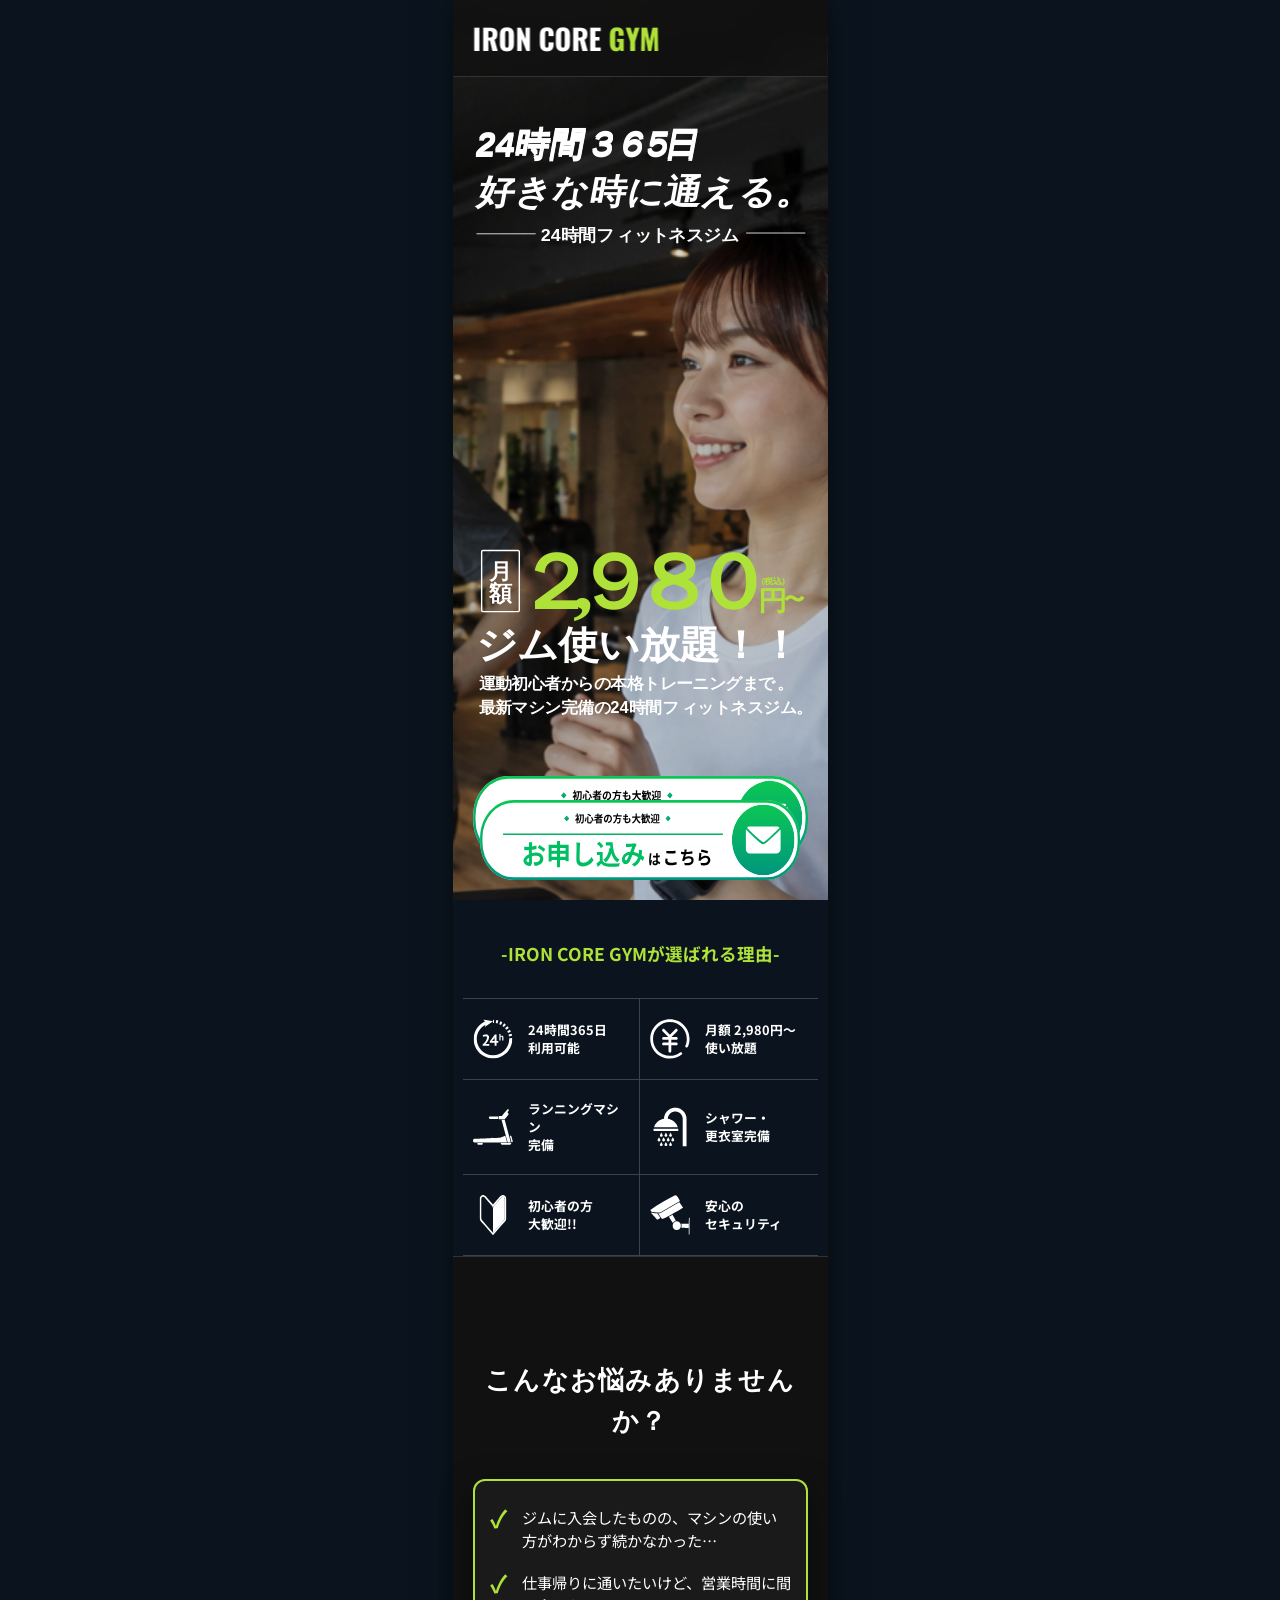
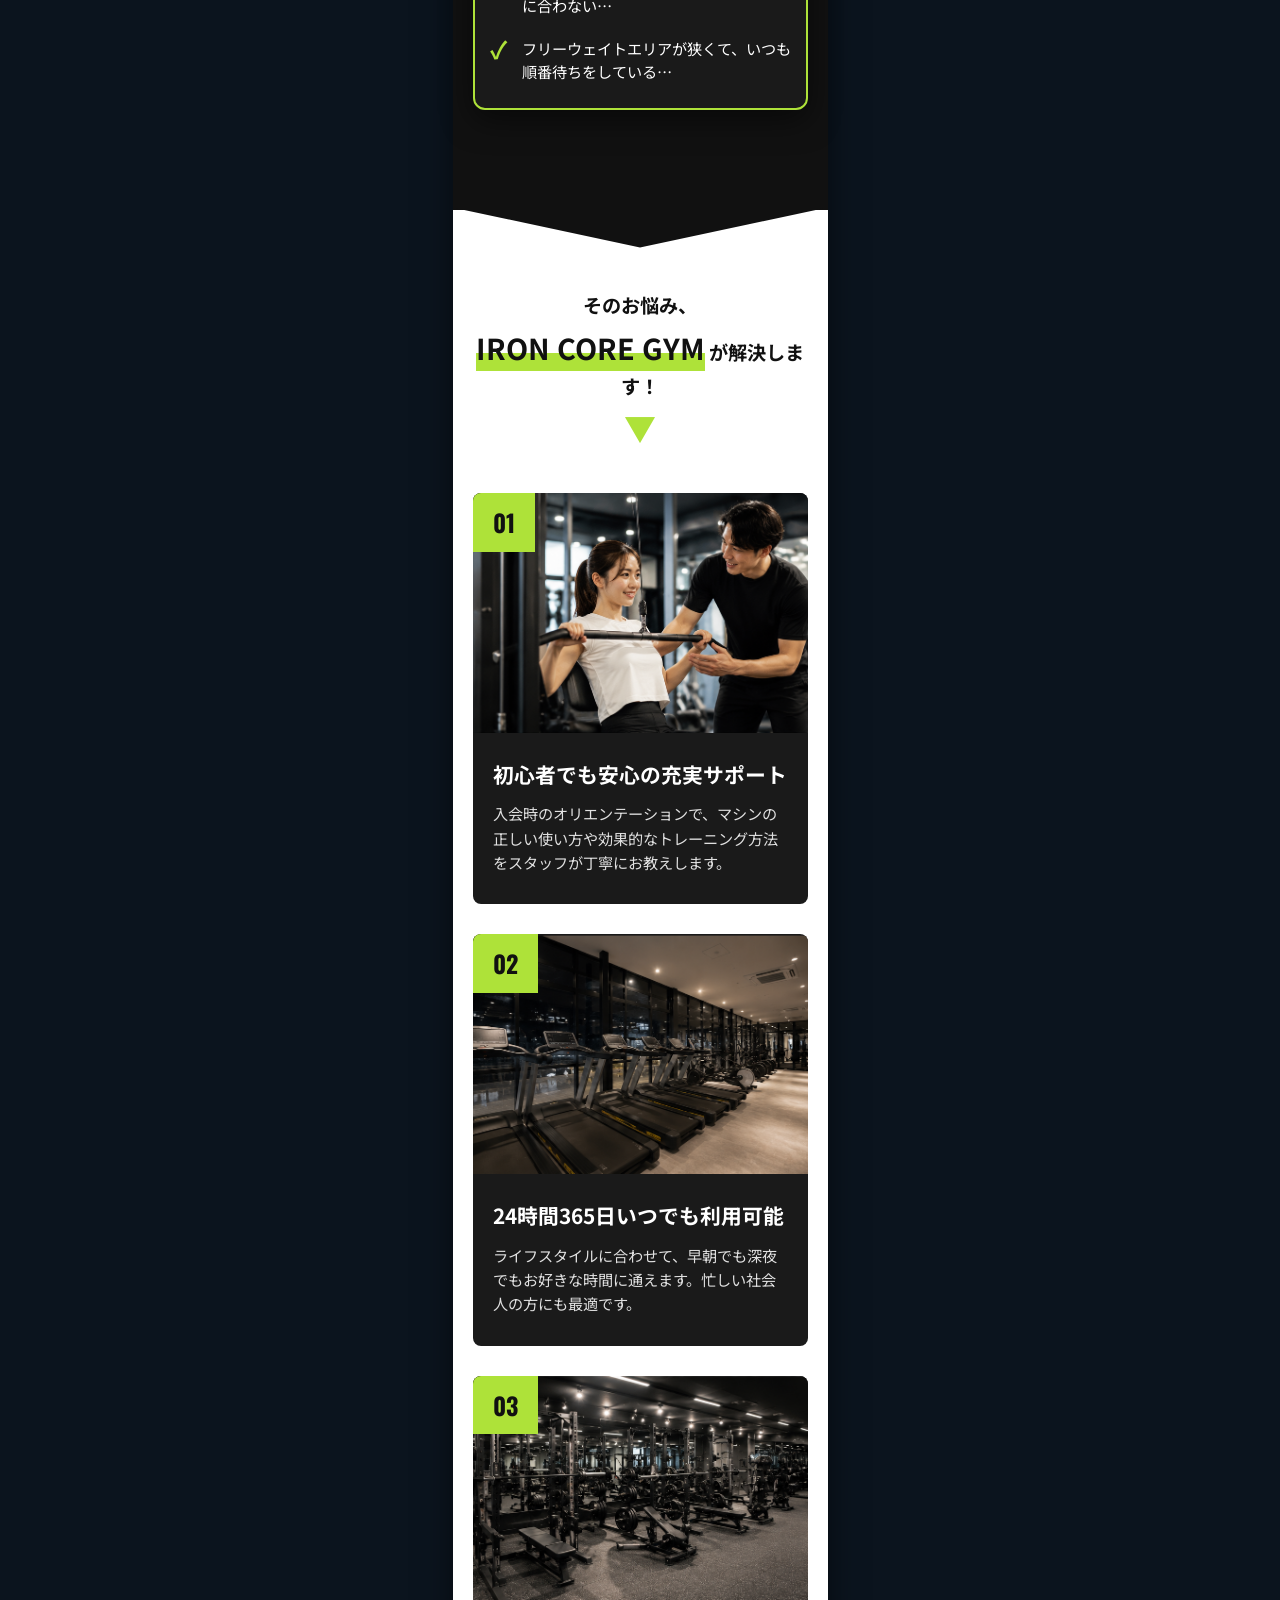
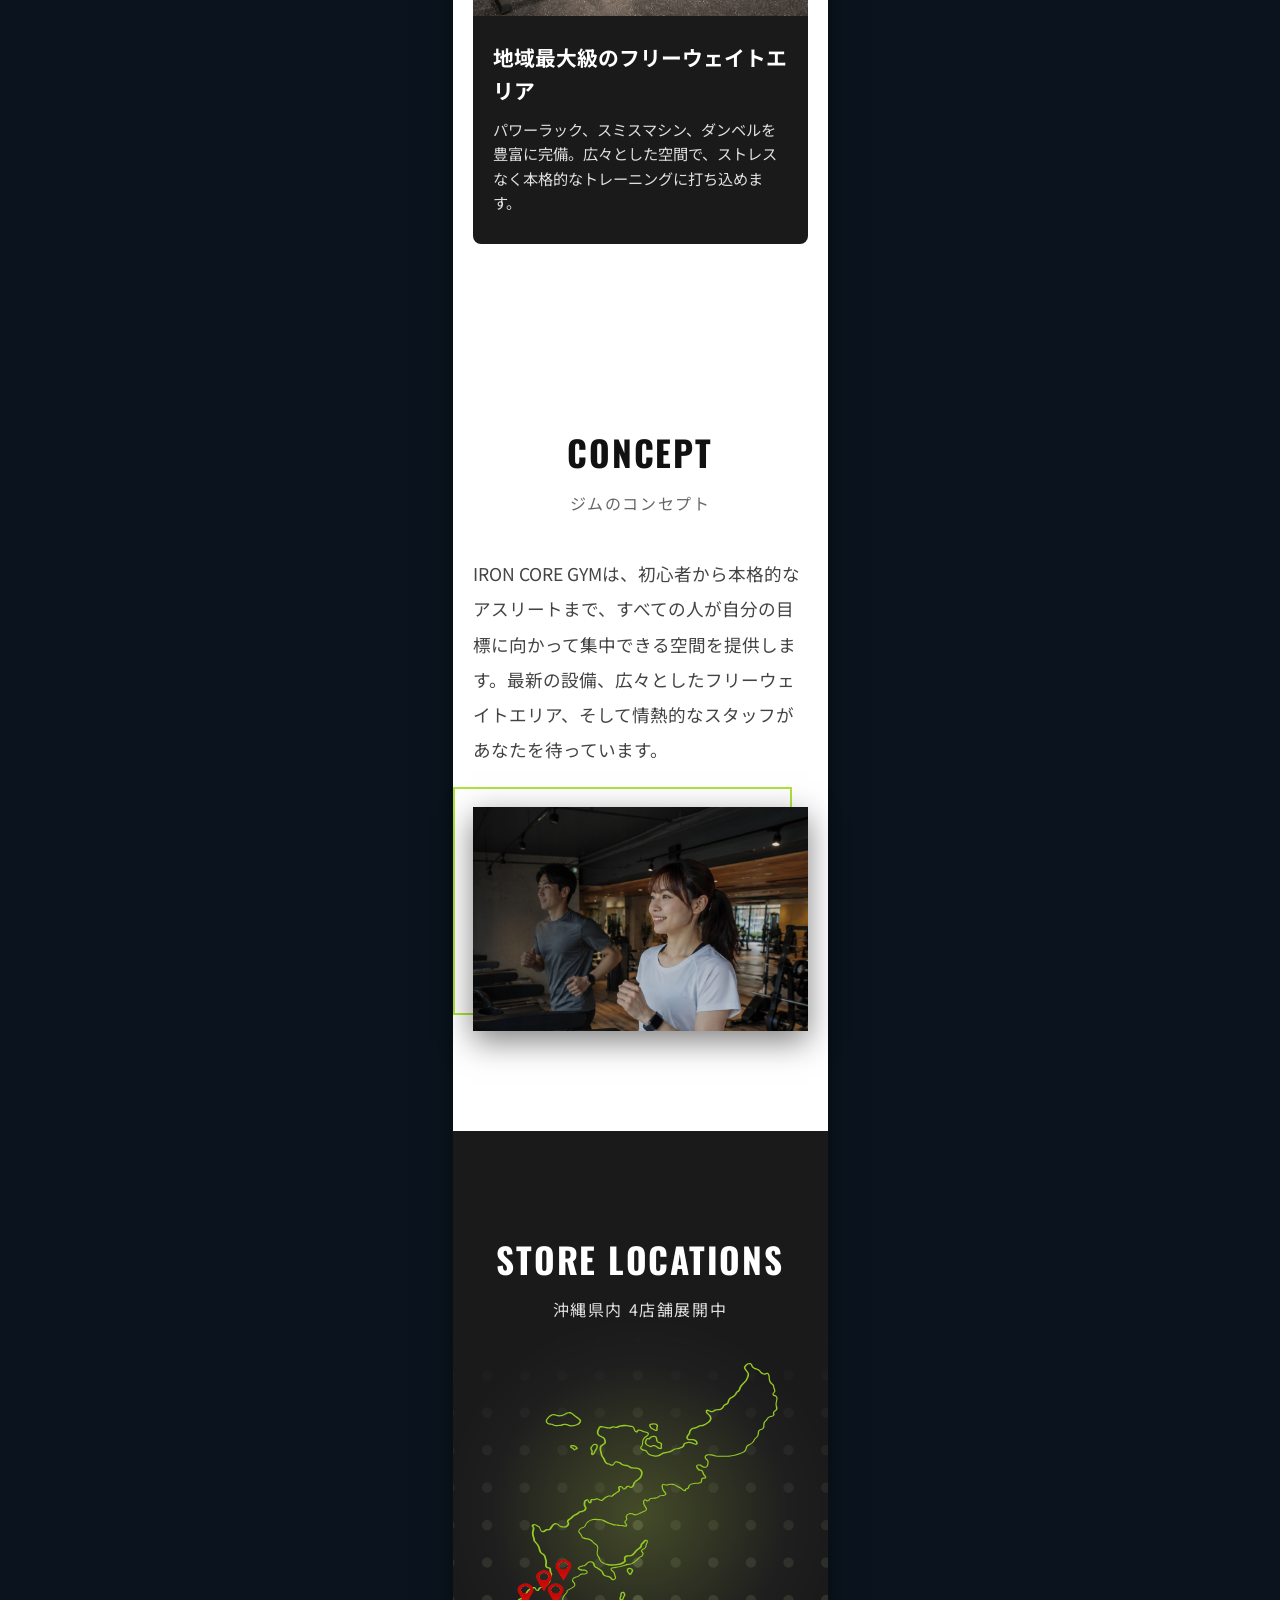
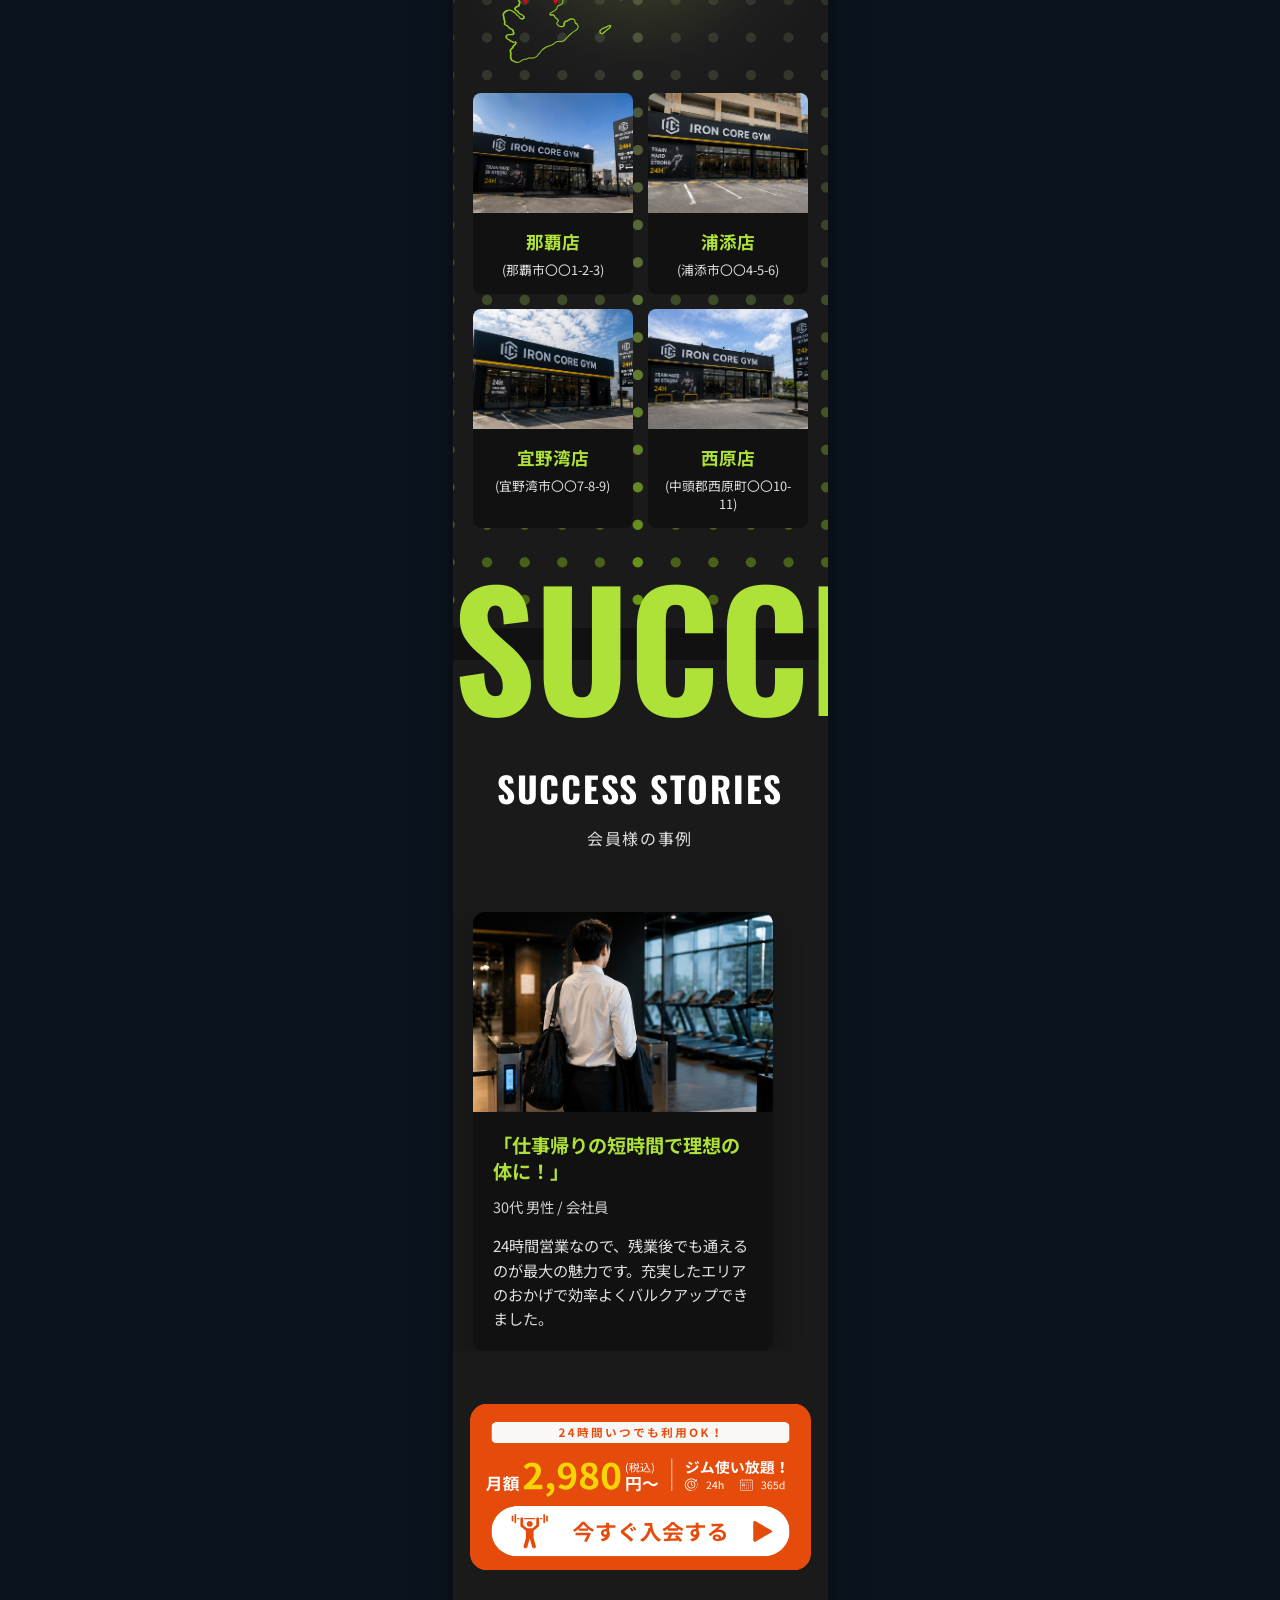
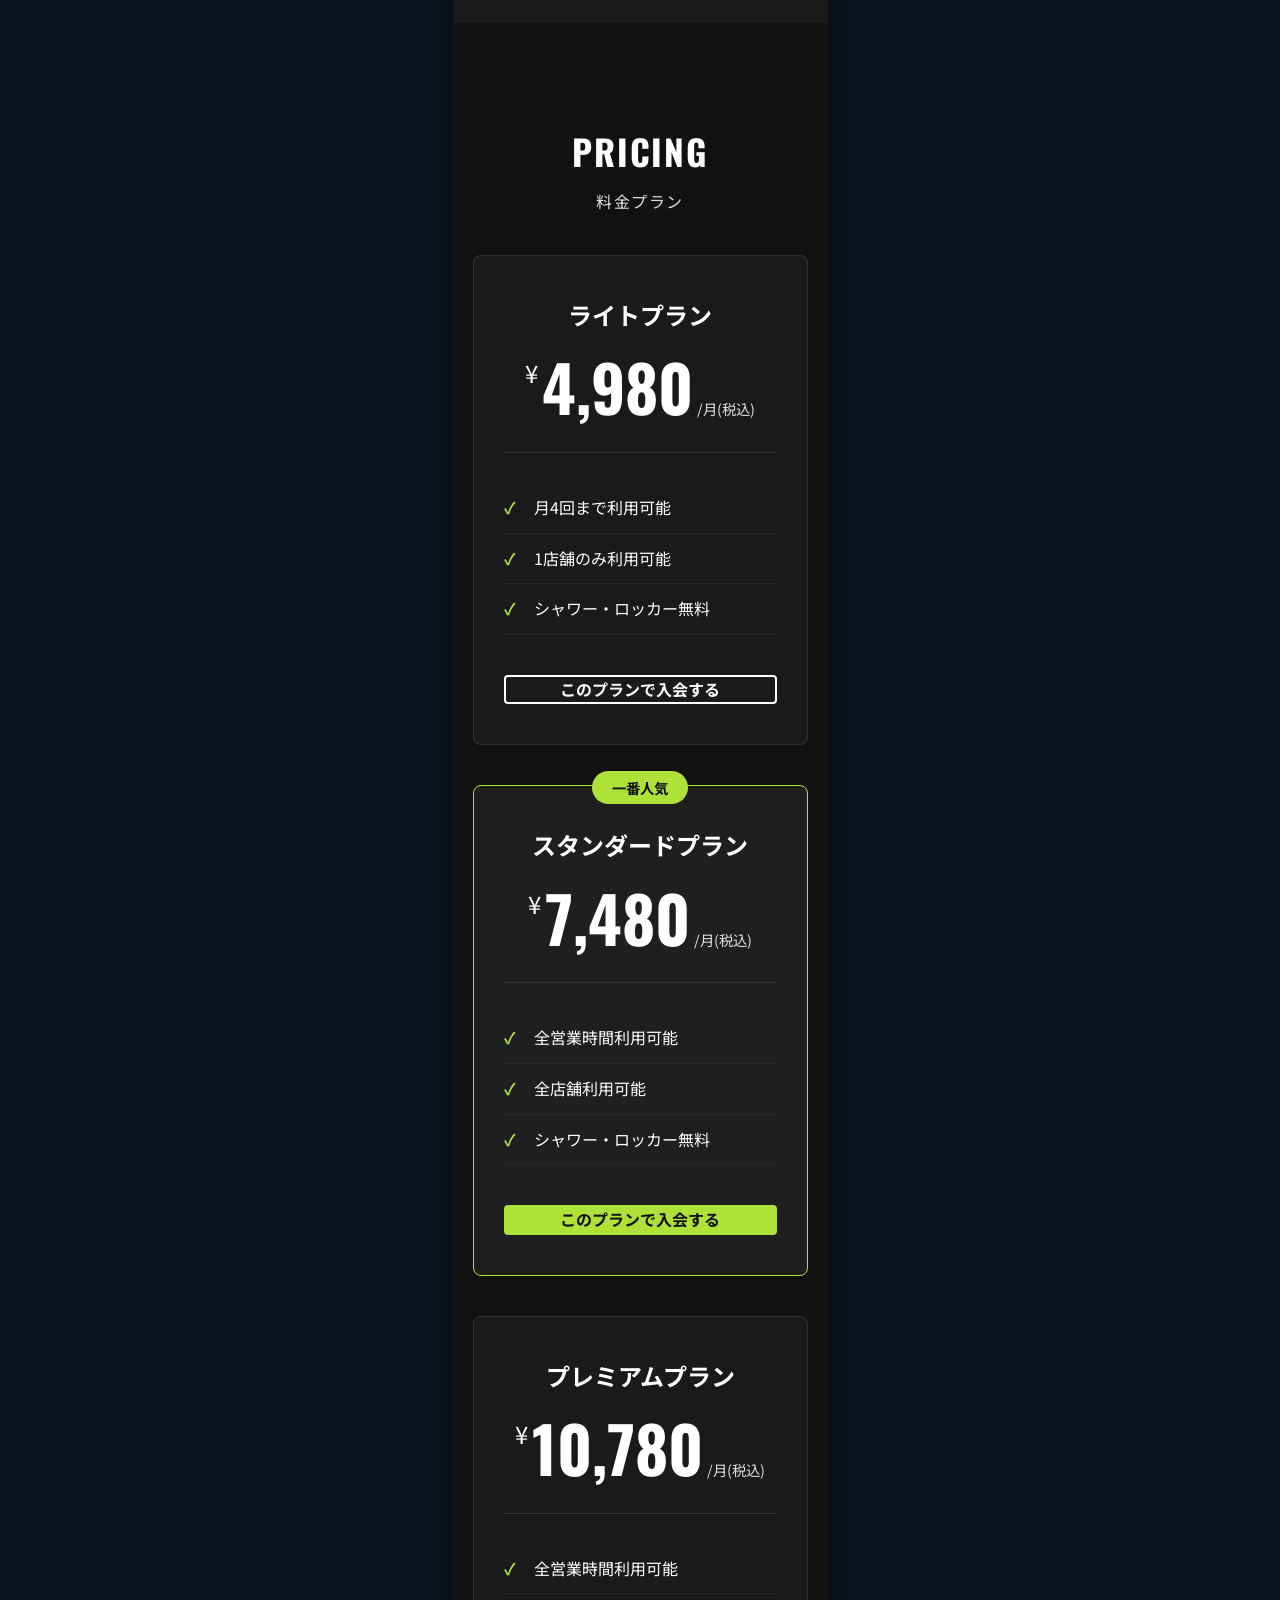
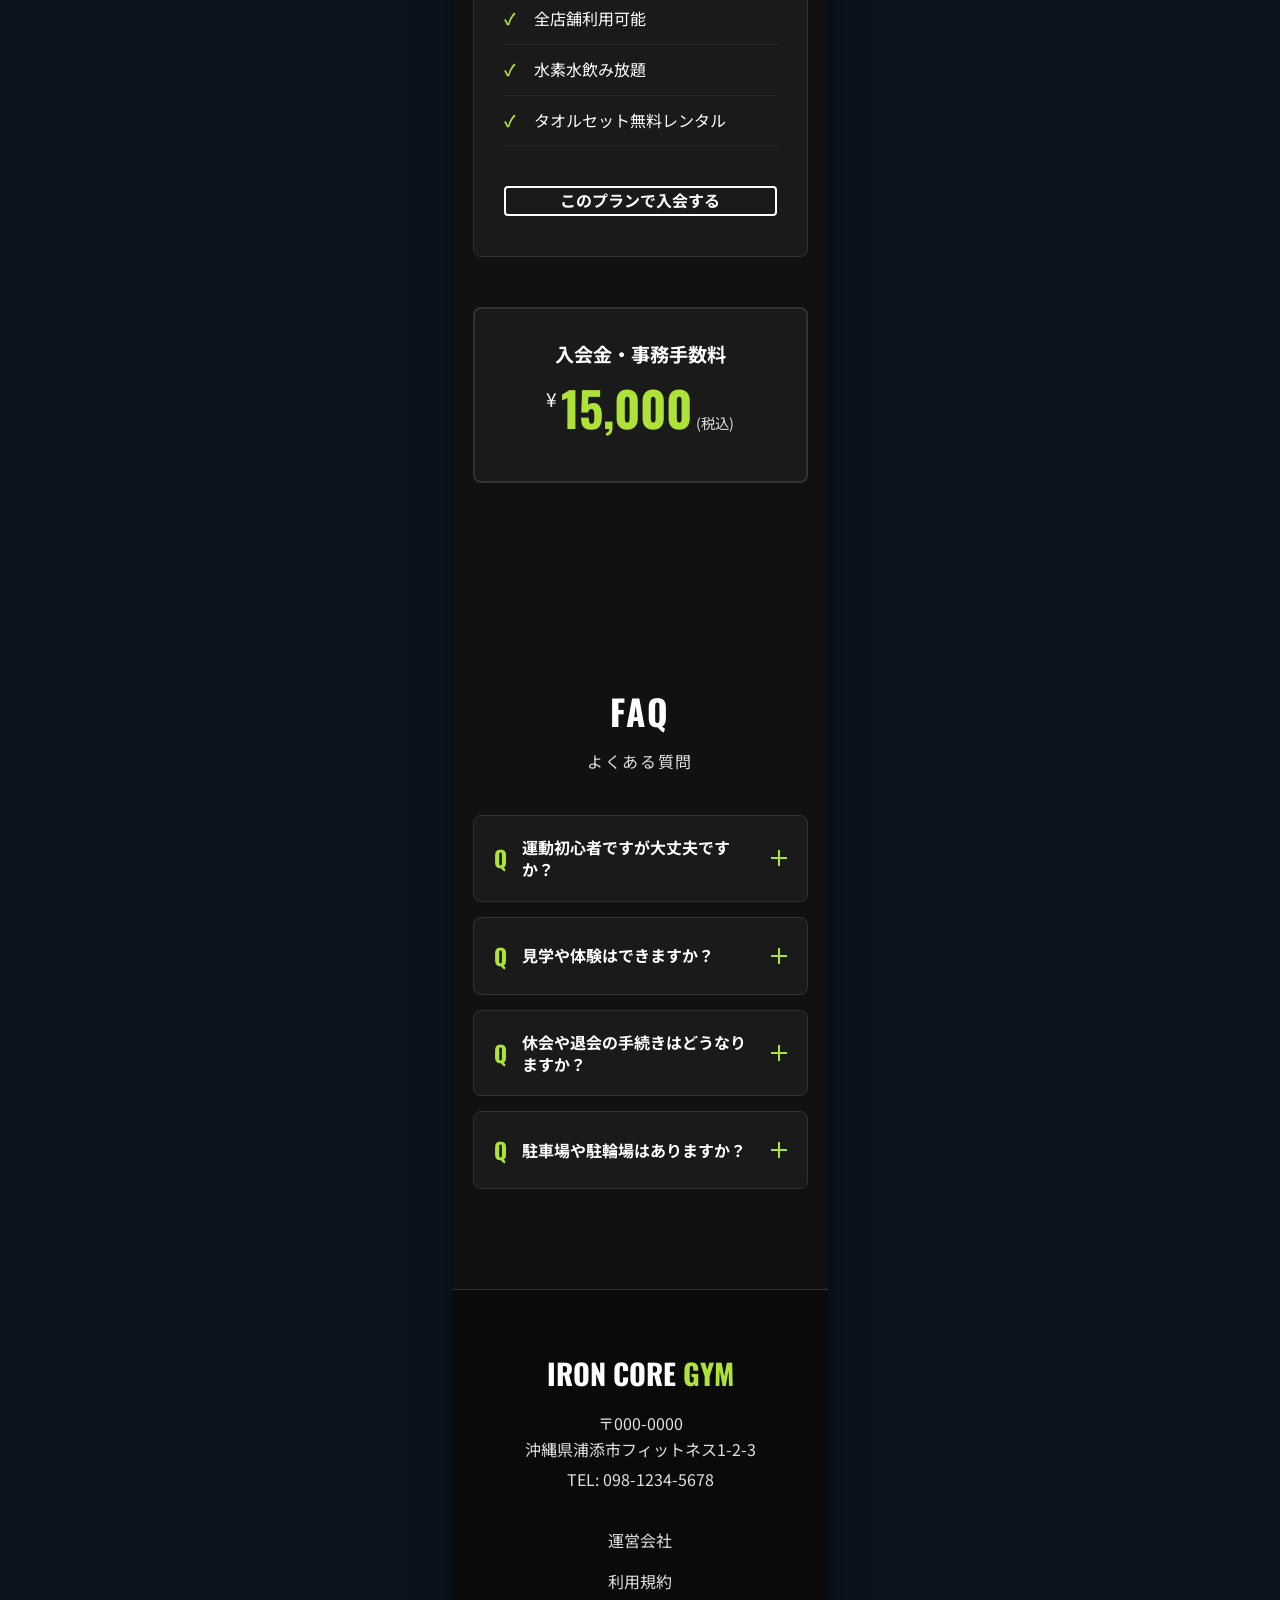
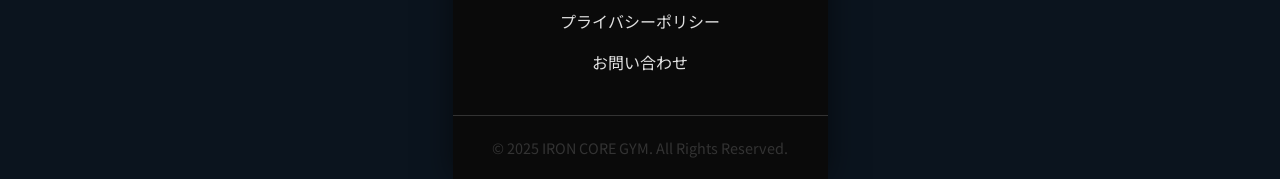
==== index.html @ ea50b403 "Update index.html" ====
<!DOCTYPE html>
<html lang="ja">
<head>
    <meta charset="UTF-8">
    <meta name="viewport" content="width=device-width, initial-scale=1.0">
    <title>IRON CORE GYM | 沖縄県にあるトレーニングジム。理想のカラダを手に入れる本格ジム</title>
    <link rel="stylesheet" href="style.css">
    <link rel="stylesheet" href="header.css">
    <link rel="stylesheet" href="footer.css">
    <link href="https://fonts.googleapis.com/css2?family=Oswald:wght@500;700&family=Noto+Sans+JP:wght@400;700;900&display=swap" rel="stylesheet">
</head>
<body>
    <div id="header-placeholder"></div>

    <main class="main">
        <!-- Hero Section -->
        <section class="hero">
            <div class="hero__bg">
                <img src="images/gym-fv.svg" alt="Iron Core Gym">
            </div>
            <img src="images/fv-br-right.svg" alt="" class="hero__image-top-right">
            <div class="hero__content">
                <div class="hero__main-col">
                    <div class="hero__image-left-group">
                        <img src="images/fv-left-br-01.svg" alt="FV Message 1" class="hero__image-left">
                        <img src="images/fv-left-br-02.svg" alt="FV Message 2" class="hero__image-left">
                    </div>
                    <div class="hero__buttons">
                        <a href="#join" class="hero__btn-image">
                            <img src="images/cta-join.svg" alt="入会する">
                        </a>
                    </div>
                </div>
            </div>
        </section>

        <!-- Benefits Bar Section -->
        <section class="benefits-bar">
            <div class="benefits-bar__inner">
                <h2 class="benefits-bar__title">-IRON CORE GYMが選ばれる理由-</h2>
                <ul class="benefits-bar__list">
                    <li class="benefits-bar__item">
                        <img src="images/benefit-icon01.svg" alt="24時間" class="benefits-bar__icon">
                        <span class="benefits-bar__text">24時間365日<br>利用可能</span>
                    </li>
                    <li class="benefits-bar__item">
                        <img src="images/benefit-icon02.svg" alt="月額" class="benefits-bar__icon">
                        <span class="benefits-bar__text">月額 2,980円〜<br>使い放題</span>
                    </li>
                    <li class="benefits-bar__item">
                        <img src="images/benefit-icon03.svg" alt="ランニングマシン" class="benefits-bar__icon">
                        <span class="benefits-bar__text">ランニングマシン<br>完備</span>
                    </li>
                    <li class="benefits-bar__item">
                        <img src="images/benefit-icon04.svg" alt="シャワー" class="benefits-bar__icon">
                        <span class="benefits-bar__text">シャワー・<br>更衣室完備</span>
                    </li>
                    <li class="benefits-bar__item">
                        <img src="images/benefit-icon05.svg" alt="初心者" class="benefits-bar__icon">
                        <span class="benefits-bar__text">初心者の方<br>大歓迎!!</span>
                    </li>
                    <li class="benefits-bar__item">
                        <img src="images/benefit-icon06.svg" alt="セキュリティ" class="benefits-bar__icon">
                        <span class="benefits-bar__text">安心の<br>セキュリティ</span>
                    </li>
                </ul>
            </div>
        </section>



        <!-- Troubles Section -->
        <section id="troubles" class="troubles section">
            <div class="section__inner">
                <h2 class="section__title">こんなお悩みありませんか？</h2>
                <div class="troubles__content">
                    <ul class="troubles__list">
                        <li class="troubles__item">
                            <span class="troubles__check">✓</span>
                            ジムに入会したものの、マシンの使い方がわからず続かなかった…
                        </li>
                        <li class="troubles__item">
                            <span class="troubles__check">✓</span>
                            仕事帰りに通いたいけど、営業時間に間に合わない…
                        </li>
                        <li class="troubles__item">
                            <span class="troubles__check">✓</span>
                            フリーウェイトエリアが狭くて、いつも順番待ちをしている…
                        </li>
                    </ul>
                </div>
            </div>
        </section>

        <!-- Solutions Section -->
        <section id="solutions" class="solutions section">
            <div class="section__inner">
                <div class="solutions__header">
                    <h2 class="solutions__title">そのお悩み、<br><strong>IRON CORE GYM</strong> が解決します！</h2>
                    <div class="solutions__arrow-icon">▼</div>

                </div>
                <div class="solutions__list">
                    <div class="feature-card">
                        <div class="feature-card__image-wrapper">
                            <img src="images/feature01.svg" alt="Support" class="feature-card__image">
                            <div class="feature-card__number">01</div>
                        </div>
                        <h3 class="feature-card__title">初心者でも安心の充実サポート</h3>
                        <p class="feature-card__text">入会時のオリエンテーションで、マシンの正しい使い方や効果的なトレーニング方法をスタッフが丁寧にお教えします。</p>
                    </div>
                    <div class="feature-card">
                        <div class="feature-card__image-wrapper">
                            <img src="images/feature02.svg" alt="24/7 Access" class="feature-card__image">
                            <div class="feature-card__number">02</div>
                        </div>
                        <h3 class="feature-card__title">24時間365日いつでも利用可能</h3>
                        <p class="feature-card__text">ライフスタイルに合わせて、早朝でも深夜でもお好きな時間に通えます。忙しい社会人の方にも最適です。</p>
                    </div>
                    <div class="feature-card">
                        <div class="feature-card__image-wrapper">
                            <img src="images/feature03.svg" alt="Spacious Area" class="feature-card__image">
                            <div class="feature-card__number">03</div>
                        </div>
                        <h3 class="feature-card__title">地域最大級のフリーウェイトエリア</h3>
                        <p class="feature-card__text">パワーラック、スミスマシン、ダンベルを豊富に完備。広々とした空間で、ストレスなく本格的なトレーニングに打ち込めます。</p>
                    </div>
                </div>
            </div>
        </section>

        <!-- Concept Section -->
        <section id="concept" class="concept section">
            <div class="section__inner">
                <div class="concept__content">
                    <h2 class="section__title">CONCEPT<span class="section__title-ja">ジムのコンセプト</span></h2>
                    <p class="concept__text">
                        IRON CORE GYMは、初心者から本格的なアスリートまで、すべての人が自分の目標に向かって集中できる空間を提供します。最新の設備、広々としたフリーウェイトエリア、そして情熱的なスタッフがあなたを待っています。
                    </p>
                </div>
                <div class="concept__image">
                    <img src="images/gym-fv.svg" alt="Gym Workout">
                </div>
            </div>
        </section>

        <!-- Locations Section -->
        <section id="locations" class="locations section">
            <div class="section__inner">
                <h2 class="section__title">STORE LOCATIONS<span class="section__title-ja">沖縄県内 4店舗展開中</span></h2>
                <div class="locations__container">
                    <div class="locations__list">
                        <div class="location-card">
                            <div class="location-card__image">
                                <img src="images/naha-store.svg" alt="Naha Store">
                            </div>
                            <div class="location-card__content">
                                <h3 class="location-card__title">那覇店</h3>
                                <p class="location-card__text">(那覇市〇〇1-2-3)</p>
                            </div>
                        </div>
                        <div class="location-card">
                            <div class="location-card__image">
                                <img src="images/urasoe-store.svg" alt="Urasoe Store">
                            </div>
                            <div class="location-card__content">
                                <h3 class="location-card__title">浦添店</h3>
                                <p class="location-card__text">(浦添市〇〇4-5-6)</p>
                            </div>
                        </div>
                        <div class="location-card">
                            <div class="location-card__image">
                                <img src="images/ginowan-store.svg" alt="Ginowan Store">
                            </div>
                            <div class="location-card__content">
                                <h3 class="location-card__title">宜野湾店</h3>
                                <p class="location-card__text">(宜野湾市〇〇7-8-9)</p>
                            </div>
                        </div>
                        <div class="location-card">
                            <div class="location-card__image">
                                <img src="images/nishihara-store.svg" alt="Nishihara Store">
                            </div>
                            <div class="location-card__content">
                                <h3 class="location-card__title">西原店</h3>
                                <p class="location-card__text">(中頭郡西原町〇〇10-11)</p>
                            </div>
                        </div>
                    </div>
                    <div class="locations__map">
                        <img src="images/area.svg" alt="Okinawa Area Map">
                    </div>
                </div>
            </div>
        </section>

        <!-- Marquee Section -->
        <div class="marquee-container">
            <div class="marquee__inner">
                <span class="marquee__text">SUCCESS STORIES SUCCESS STORIES SUCCESS STORIES SUCCESS STORIES SUCCESS STORIES</span>
                <span class="marquee__text">SUCCESS STORIES SUCCESS STORIES SUCCESS STORIES SUCCESS STORIES SUCCESS STORIES</span>
            </div>
        </div>

        <!-- Features Section -->
        <section id="features" class="features section">
            <div class="section__inner">
                <h2 class="section__title">SUCCESS STORIES<span class="section__title-ja">会員様の事例</span></h2>
            </div>
            <div class="cases-slider">
                <div class="cases-slider__track">
                    <!-- Set 1 (8 cards) -->
                    <div class="case-card">
                        <div class="case-card__image"><img src="images/features-card01.svg" alt="30代 男性 / 会社員"></div>
                        <div class="case-card__content">
                            <h3 class="case-card__title">「仕事帰りの短時間で理想の体に！」</h3>
                            <p class="case-card__profile">30代 男性 / 会社員</p>
                            <p class="case-card__text">24時間営業なので、残業後でも通えるのが最大の魅力です。充実したエリアのおかげで効率よくバルクアップできました。</p>
                        </div>
                    </div>
                    <div class="case-card">
                        <div class="case-card__image"><img src="images/features-card02.svg" alt="20代 女性 / 学生"></div>
                        <div class="case-card__content">
                            <h3 class="case-card__title">「初心者でも安心して続けられました」</h3>
                            <p class="case-card__profile">20代 女性 / 学生</p>
                            <p class="case-card__text">マシンの使い方が全くわかりませんでしたが、スタッフの方が親切に教えてくれたので、一人でも楽しくトレーニングしています。</p>
                        </div>
                    </div>
                    <div class="case-card">
                        <div class="case-card__image"><img src="images/features-card03.svg" alt="40代 男性 / 経営者 "></div>
                        <div class="case-card__content">
                            <h3 class="case-card__title">「出社前の朝活トレーニングが日課に」</h3>
                            <p class="case-card__profile">40代 男性 / 経営者</p>
                            <p class="case-card__text">早朝でも開いているので、出社前に汗を流すのがルーティンになりました。仕事のパフォーマンスも格段に上がっています。</p>
                        </div>
                    </div>
                    <div class="case-card">
                        <div class="case-card__image"><img src="images/features-card04.svg" alt="50代 女性 / 主婦"></div>
                        <div class="case-card__content">
                            <h3 class="case-card__title">「自分のペースで無理なく運動不足解消」</h3>
                            <p class="case-card__profile">50代 女性 / 主婦</p>
                            <p class="case-card__text">昼間の空いている時間に利用しています。清潔感があり広々とした空間なので、自分のペースで快適に運動できています。</p>
                        </div>
                    </div>
                    <div class="case-card">
                        <div class="case-card__image"><img src="images/features-card01.svg" alt="20代 男性 / エンジニア"></div>
                        <div class="case-card__content">
                            <h3 class="case-card__title">「待ち時間ゼロでストレスフリー！」</h3>
                            <p class="case-card__profile">20代 男性 / エンジニア</p>
                            <p class="case-card__text">以前通っていたジムは常にマシンの順番待ちでしたが、ここは設備が豊富なので待ち時間がなく、最高の環境です。</p>
                        </div>
                    </div>
                    <div class="case-card">
                        <div class="case-card__image"><img src="images/features-card01.svg" alt="30代 女性 / デザイナー"></div>
                        <div class="case-card__content">
                            <h3 class="case-card__title">「女性一人でも通いやすい清潔なジム」</h3>
                            <p class="case-card__profile">30代 女性 / デザイナー</p>
                            <p class="case-card__text">セキュリティがしっかりしていて、更衣室やシャワーも常に清潔なので、夜遅い時間でも安心して利用させてもらっています。</p>
                        </div>
                    </div>
                    <div class="case-card">
                        <div class="case-card__image"><img src="images/features-card01.svg" alt="40代 男性 / 営業"></div>
                        <div class="case-card__content">
                            <h3 class="case-card__title">「半年でマイナス5kgのダイエットに成功」</h3>
                            <p class="case-card__profile">40代 男性 / 営業</p>
                            <p class="case-card__text">メタボ対策で入会。充実した設備と使いやすい有酸素マシンのおかげで、飽きずに続けられ、順調に体重が落ちています。</p>
                        </div>
                    </div>
                    <div class="case-card">
                        <div class="case-card__image"><img src="images/features-card01.svg" alt="20代 女性 / アパレル"></div>
                        <div class="case-card__content">
                            <h3 class="case-card__title">「モチベーションを保ちやすい環境です」</h3>
                            <p class="case-card__profile">20代 女性 / アパレル</p>
                            <p class="case-card__text">周りの会員さんもマナーが良く、お互い刺激になりながらトレーニングできています。ジムに行くのが毎日の楽しみです。</p>
                        </div>
                    </div>
                </div>
            </div>
        </section>

        <!-- Banner CTA -->
        <section class="banner-cta">
            <a href="#join" class="banner-cta__link">
                <img src="images/cta-join02.svg" alt="今すぐ入会する">
            </a>
        </section>

        <!-- Pricing Section -->
        <section id="pricing" class="pricing section">
            <div class="section__inner">
                <h2 class="section__title">PRICING<span class="section__title-ja">料金プラン</span></h2>
                <div class="pricing__cards">
                    <div class="price-card">
                        <h3 class="price-card__plan-name">ライトプラン</h3>
                        <div class="price-card__price">
                            <span class="price-card__currency">¥</span>
                            <span class="price-card__amount">4,980</span>
                            <span class="price-card__tax">/月(税込)</span>
                        </div>
                        <ul class="price-card__features">
                            <li>月4回まで利用可能</li>
                            <li>1店舗のみ利用可能</li>
                            <li>シャワー・ロッカー無料</li>
                        </ul>
                        <a href="#join" class="btn btn--outline price-card__btn">このプランで入会する</a>
                    </div>
                    <div class="price-card price-card--popular">
                        <div class="price-card__badge">一番人気</div>
                        <h3 class="price-card__plan-name">スタンダードプラン</h3>
                        <div class="price-card__price">
                            <span class="price-card__currency">¥</span>
                            <span class="price-card__amount">7,480</span>
                            <span class="price-card__tax">/月(税込)</span>
                        </div>
                        <ul class="price-card__features">
                            <li>全営業時間利用可能</li>
                            <li>全店舗利用可能</li>
                            <li>シャワー・ロッカー無料</li>
                        </ul>
                        <a href="#join" class="btn btn--yellow-green price-card__btn">このプランで入会する</a>
                    </div>
                    <div class="price-card">
                        <h3 class="price-card__plan-name">プレミアムプラン</h3>
                        <div class="price-card__price">
                            <span class="price-card__currency">¥</span>
                            <span class="price-card__amount">10,780</span>
                            <span class="price-card__tax">/月(税込)</span>
                        </div>
                        <ul class="price-card__features">
                            <li>全営業時間利用可能</li>
                            <li>全店舗利用可能</li>
                            <li>水素水飲み放題</li>
                            <li>タオルセット無料レンタル</li>
                        </ul>
                        <a href="#join" class="btn btn--outline price-card__btn">このプランで入会する</a>
                    </div>
                </div>

                <!-- Admission Fee -->
                <div class="pricing__admission">
                    <h3 class="pricing__admission-title">入会金・事務手数料</h3>
                    <div class="pricing__admission-price">
                        <span class="pricing__admission-currency">¥</span>
                        <span class="pricing__admission-amount">15,000</span>
                        <span class="pricing__admission-tax">(税込)</span>
                    </div>
                </div>
            </div>
        </section>
        <!-- FAQ Section -->
        <section id="faq" class="faq section">
            <div class="section__inner">
                <h2 class="section__title">FAQ<span class="section__title-ja">よくある質問</span></h2>
                <div class="faq__list">
                    <details class="faq__item">
                        <summary class="faq__question">
                            <span class="faq__q-icon">Q</span>
                            <span class="faq__q-text">運動初心者ですが大丈夫ですか？</span>
                            <span class="faq__toggle-icon"></span>
                        </summary>
                        <div class="faq__answer">
                            <p>もちろん大丈夫です！初めての方でも安心してご利用いただけるよう、マシンの使い方の案内や初心者向けのサポートをご用意しております。</p>
                        </div>
                    </details>
                    <details class="faq__item">
                        <summary class="faq__question">
                            <span class="faq__q-icon">Q</span>
                            <span class="faq__q-text">見学や体験はできますか？</span>
                            <span class="faq__toggle-icon"></span>
                        </summary>
                        <div class="faq__answer">
                            <p>はい、随時受け付けております。ご予約なしでも見学可能ですが、事前にご連絡いただけるとスムーズにご案内できます。</p>
                        </div>
                    </details>
                    <details class="faq__item">
                        <summary class="faq__question">
                            <span class="faq__q-icon">Q</span>
                            <span class="faq__q-text">休会や退会の手続きはどうなりますか？</span>
                            <span class="faq__toggle-icon"></span>
                        </summary>
                        <div class="faq__answer">
                            <p>希望月の前月10日までに店舗フロントにてお手続きをお願いいたします。（例：10月末で退会希望の場合は、9月10日まで）</p>
                        </div>
                    </details>
                    <details class="faq__item">
                        <summary class="faq__question">
                            <span class="faq__q-icon">Q</span>
                            <span class="faq__q-text">駐車場や駐輪場はありますか？</span>
                            <span class="faq__toggle-icon"></span>
                        </summary>
                        <div class="faq__answer">
                            <p>はい、全店舗に無料の専用駐車場・駐輪場を完備しております。お車でもお気軽にご来店いただけます。</p>
                        </div>
                    </details>
                </div>
            </div>
        </section>
    </main>

    <!-- ELYFiC Modal -->
    <div id="elyfic-modal" class="elyfic-modal">
        <div class="elyfic-modal__overlay"></div>
        <div class="elyfic-modal__content">
            <button id="elyfic-close" class="elyfic-modal__close" aria-label="Close">&times;</button>
            <div class="elyfic-modal__logo">
                <img src="images/elyfic-logo.png" alt="ELYFiC" class="elyfic-modal__logo-image">
            </div>
            <h2 class="elyfic-modal__title">制作事例サイトです</h2>
            <p class="elyfic-modal__desc">
                弊社ホームページへ移動し、<br>制作実績の詳細をご覧いただけます。
            </p>
            <a href="https://elyfic.jp/" target="_blank" class="elyfic-modal__btn">弊社ホームページへ移動する</a>
            <p class="elyfic-modal__note">※ サンプルデザイン（LP・ホームページ制作実績用）</p>
        </div>
    </div>

    <div id="footer-placeholder"></div>

    <!-- Sticky Bottom CTA -->
    <div id="sticky-cta" class="sticky-cta">
        <a href="#join">
            <img src="images/cta-join.svg" alt="入会する">
        </a>
    </div>

    <script src="main.js"></script>
</body>
</html>
---- style.css ----
/* =========================================
   Reset & Base Styles
========================================= */
* {
    margin: 0;
    padding: 0;
    box-sizing: border-box;
}

:root {
    --color-black: #111111;
    --color-dark-gray: #1a1a1a;
    --color-gray: #333333;
    --color-light-gray: #e0e0e0;
    --color-white: #ffffff;
    --color-yellow-green: #aee239;
    --color-yellow-green-hover: #95c924;
    
    --font-main: 'Noto Sans JP', sans-serif;
    --font-heading: 'Oswald', sans-serif;
}

html {
    scroll-behavior: smooth;
    background-color: #0b141e; /* Background outside the mobile area */
}

body {
    font-family: var(--font-main);
    color: var(--color-white);
    background-color: var(--color-black);
    line-height: 1.6;
    max-width: 375px;
    margin: 0 auto;
    position: relative;
    overflow-x: hidden;
    box-shadow: 0 0 30px rgba(0,0,0,0.5); /* Separate mobile frame from background */
}

a {
    color: inherit;
    text-decoration: none;
}

ul {
    list-style: none;
}

img {
    max-width: 100%;
    height: auto;
    display: block;
}

/* =========================================
   Typography & Utilities
========================================= */
.section__inner {
    width: 100%;
    margin: 0 auto;
}

.section__title {
    font-family: var(--font-heading);
    font-size: 2.2rem;
    font-weight: 700;
    text-align: center;
    margin-bottom: 40px;
    letter-spacing: 0.05em;
    color: var(--color-white);
}

.section__title-ja {
    display: block;
    font-family: var(--font-main);
    font-size: 1rem;
    font-weight: 400;
    color: var(--color-light-gray);
    margin-top: 10px;
    letter-spacing: 0.1em;
}

/* =========================================
   Buttons (BEM Block: btn)
========================================= */
.btn {
    display: inline-flex;
    align-items: center;
    justify-content: center;
    font-weight: 700;
    border-radius: 4px;
    transition: all 0.3s ease;
    cursor: pointer;
    text-align: center;
}

.btn--small {
    padding: 10px 24px;
    font-size: 0.9rem;
}

.btn--large {
    padding: 18px 40px;
    font-size: 1.1rem;
    min-width: 250px;
}

.btn--yellow-green {
    background-color: var(--color-yellow-green);
    color: var(--color-black);
    border: 2px solid var(--color-yellow-green);
}

.btn--yellow-green:hover {
    background-color: var(--color-yellow-green-hover);
    border-color: var(--color-yellow-green-hover);
    transform: translateY(-2px);
    box-shadow: 0 4px 15px rgba(174, 226, 57, 0.4);
}

.btn--white {
    background-color: var(--color-white);
    color: var(--color-black);
    border: 2px solid var(--color-white);
}

.btn--white:hover {
    background-color: var(--color-light-gray);
    border-color: var(--color-light-gray);
    transform: translateY(-2px);
    box-shadow: 0 4px 15px rgba(255, 255, 255, 0.4);
}

.btn--outline {
    background-color: transparent;
    color: var(--color-white);
    border: 2px solid var(--color-white);
}

.btn--outline:hover {
    background-color: var(--color-white);
    color: var(--color-black);
}

/* =========================================
   Hero (BEM Block: hero)
========================================= */
.hero {
    position: relative;
    height: 100vh;
    min-height: 600px;
    display: flex;
    align-items: stretch;
    justify-content: center;
    padding-top: 100px;
    padding-bottom: 40px;
}

.hero__bg {
    position: absolute;
    top: 0;
    left: 0;
    width: 100%;
    height: 100%;
    z-index: 0;
    overflow: hidden;
}

.hero__bg img {
    width: 100%;
    height: 100%;
    object-fit: cover;
    object-position: center;
}

.hero__content {
    position: relative;
    z-index: 1;
    width: 100%;
    padding: 0 20px;
    display: flex;
    justify-content: center;
    animation: fadeInUp 1s ease forwards;
}

.hero__main-col {
    display: flex;
    flex-direction: column;
    align-items: center;
    justify-content: space-between;
    width: 100%;
    height: 100%;
    gap: 30px;
}

.hero__image-left-group {
    display: flex;
    flex-direction: column;
    align-items: center;
    justify-content: space-between;
    width: 100%;
    flex-grow: 1;
    margin-bottom: 30px;
    gap: 15px;
}

.hero__image-left {
    width: 100%;
    max-width: 400px;
    height: auto;
}

.hero__buttons {
    display: flex;
    flex-direction: column;
    width: 100%;
    max-width: 400px;
    gap: 20px;
}

.hero__btn-image {
    display: inline-block;
    width: 100%;
}

.hero__btn-image img {
    width: 100%;
    height: auto;
    transition: transform 0.3s ease, filter 0.3s ease;
    border-radius: 8px; /* Depending on the SVG shape, adjust if needed */
}

.hero__btn-image:hover img {
    transform: translateY(-3px) scale(1.02);
    filter: brightness(1.1);
}

.hero__image-top-right {
    display: none;
}

/* =========================================
   Benefits Bar (BEM Block: benefits-bar)
========================================= */
.benefits-bar {
    background-color: #0b141e; /* Dark background */
    padding: 40px 10px 0px 10px;
    border-bottom: 1px solid var(--color-gray);
}

.benefits-bar__title {
    display: block;
    text-align: center;
    color: var(--color-yellow-green);
    font-size: 1.1rem;
    margin-bottom: 30px;
    font-weight: bold;
}

.benefits-bar__inner {
    width: 100%;
    margin: 0 auto;
}

.benefits-bar__list {
    display: grid;
    grid-template-columns: 1fr 1fr;
    gap: 0;
    border-top: 1px solid rgba(255, 255, 255, 0.2);
    list-style: none;
    width: 100%;
}

.benefits-bar__item {
    display: flex;
    align-items: center;
    justify-content: flex-start;
    padding: 20px 10px;
    border-bottom: 1px solid rgba(255, 255, 255, 0.2);
}

.benefits-bar__item:nth-child(odd) {
    border-right: 1px solid rgba(255, 255, 255, 0.2);
}

.benefits-bar__icon {
    width: 40px;
    height: 40px;
    margin-right: 15px;
    object-fit: contain;
}

.benefits-bar__text {
    color: #ffffff;
    font-size: 0.8rem;
    font-weight: bold;
    line-height: 1.4;
}

/* =========================================
   Troubles (BEM Block: troubles)
========================================= */
.troubles {
    background-color: var(--color-black);
    text-align: center;
    position: relative;
    z-index: 2;
    padding: 100px 20px;
}

.troubles::after {
    content: '';
    position: absolute;
    top: calc(100% - 2px);
    left: 0;
    width: 100%;
    height: 40px;
    background-color: var(--color-black);
    clip-path: polygon(0 0, 100% 0, 50% 100%);
    z-index: 2;
}

.troubles .section__title {
    margin-bottom: 40px;
    font-size: 1.6rem;
}

.troubles__list {
    list-style: none;
    width: 100%;
    margin: 0 auto;
    text-align: left;
    background-color: var(--color-dark-gray);
    padding: 25px 15px;
    border-radius: 12px;
    border: 2px solid var(--color-yellow-green);
    box-shadow: 0 10px 30px rgba(0,0,0,0.5);
}

.troubles__item {
    font-size: 0.95rem;
    color: var(--color-white);
    margin-bottom: 20px;
    display: flex;
    align-items: flex-start;
    line-height: 1.5;
}

.troubles__item:last-child {
    margin-bottom: 0;
}

.troubles__check {
    color: var(--color-yellow-green);
    font-size: 1.5rem;
    font-weight: bold;
    margin-right: 15px;
    line-height: 1;
}

@keyframes bounce {
    0%, 20%, 50%, 80%, 100% { transform: translateY(0); }
    40% { transform: translateY(-15px); }
    60% { transform: translateY(-7px); }
}

/* =========================================
   Solutions (BEM Block: solutions & solution-card)
========================================= */
.solutions {
    background-color: #ffffff;
    padding: 80px 20px 80px 20px; /* Top padding is larger for V-shape */
    position: relative;
    z-index: 1;
}

.solutions__header {
    text-align: center;
    margin-bottom: 40px;
}

.solutions__arrow-icon {
    font-size: 2rem;
    color: var(--color-yellow-green);
    margin-bottom: 20px;
    animation: bounce 2s infinite;
}

.solutions__title {
    font-size: 1.2rem;
    color: var(--color-black);
    font-weight: bold;
    line-height: 1.6;
    opacity: 0;
    transform: scale(0.5) translateY(30px);
}

.solutions__title.animate-impact {
    animation: popInTitle 0.8s cubic-bezier(0.175, 0.885, 0.32, 1.275) forwards;
}

.solutions__title strong {
    font-size: 1.8rem;
    display: inline-block;
    margin-top: 5px;
    background: linear-gradient(transparent 60%, var(--color-yellow-green) 60%);
    background-size: 0 100%;
    background-repeat: no-repeat;
}

.solutions__title.animate-impact strong {
    animation: drawMarker 0.7s ease forwards 0.5s;
}

@keyframes popInTitle {
    0% {
        opacity: 0;
        transform: scale(0.5) translateY(30px);
    }
    100% {
        opacity: 1;
        transform: scale(1) translateY(0);
    }
}

@keyframes drawMarker {
    0% { background-size: 0 100%; }
    100% { background-size: 100% 100%; }
}

.solutions__list {
    display: flex;
    flex-direction: column;
    gap: 30px;
    margin-top: 30px;
}

.feature-card {
    background-color: var(--color-dark-gray);
    border-radius: 8px;
    overflow: hidden;
    transition: transform 0.3s ease;
}

.feature-card:hover {
    transform: translateY(-10px);
}

.feature-card__image-wrapper {
    position: relative;
    height: 240px;
    overflow: hidden;
}

.feature-card__image {
    width: 100%;
    height: 100%;
    object-fit: cover;
    transition: transform 0.5s ease;
}

.feature-card:hover .feature-card__image {
    transform: scale(1.1);
}

.feature-card__number {
    position: absolute;
    top: 0;
    left: 0;
    background-color: var(--color-yellow-green);
    color: var(--color-black);
    font-family: var(--font-heading);
    font-size: 1.5rem;
    padding: 10px 20px;
    font-weight: 700;
}

.feature-card__title {
    padding: 25px 20px 10px;
    font-size: 1.3rem;
    font-weight: 700;
}

.feature-card__text {
    padding: 0 20px 30px;
    color: var(--color-light-gray);
    font-size: 0.95rem;
}

/* =========================================
   Concept (BEM Block: concept)
========================================= */
.concept {
    background-color: #ffffff;
    padding: 100px 20px;
}

.concept .section__inner {
    display: flex;
    flex-direction: column;
    align-items: center;
    gap: 40px;
}

.concept__content {
    width: 100%;
}

.concept__content .section__title {
    text-align: center;
    color: var(--color-black);
}

.concept__content .section__title-ja {
    color: rgba(0, 0, 0, 0.6);
}

.concept__text {
    font-size: 1.1rem;
    line-height: 2;
    color: #444444;
}

.concept__image {
    width: 100%;
    position: relative;
}

.concept__image::before {
    content: '';
    position: absolute;
    top: -20px;
    left: -20px;
    width: 100%;
    height: 100%;
    border: 2px solid var(--color-yellow-green);
    z-index: 0;
}

.concept__image img {
    position: relative;
    width: 100%;
    z-index: 1;
    box-shadow: 0 10px 30px rgba(0,0,0,0.5);
}

/* =========================================
   Locations (BEM Block: locations)
========================================= */
.locations {
    background-color: var(--color-dark-gray);
    background-image: url('images/location-back.svg');
    background-size: cover;
    background-position: center;
    background-repeat: no-repeat;
    padding: 100px 20px;
    position: relative;
}

.locations__container {
    display: flex;
    flex-direction: column-reverse; /* Map on top of cards on mobile */
    align-items: center;
    gap: 30px;
    margin-top: 40px;
}

.locations__map {
    flex: 1;
    display: flex;
    justify-content: center;
    position: relative;
}

/* Background animated glowing orb 1 */
.locations__map::before {
    content: '';
    position: absolute;
    top: 50%;
    left: 50%;
    width: 300px;
    height: 300px;
    background: radial-gradient(circle, rgba(204, 255, 0, 0.15) 0%, rgba(204, 255, 0, 0) 70%);
    border-radius: 50%;
    transform: translate(-50%, -50%);
    z-index: 0;
    pointer-events: none;
    animation: pulseOrb 8s infinite alternate ease-in-out;
}

/* Background animated glowing orb 2 */
.locations__map::after {
    content: '';
    position: absolute;
    top: 50%;
    left: 50%;
    width: 400px;
    height: 400px;
    background: radial-gradient(circle, rgba(255, 255, 255, 0.08) 0%, rgba(255, 255, 255, 0) 70%);
    border-radius: 50%;
    transform: translate(-50%, -50%);
    z-index: 0;
    pointer-events: none;
    animation: driftOrb 12s infinite alternate ease-in-out;
}

@keyframes pulseOrb {
    0% {
        transform: translate(-50%, -50%) scale(0.8);
        opacity: 0.5;
    }
    100% {
        transform: translate(-50%, -50%) scale(1.3);
        opacity: 1;
    }
}

@keyframes driftOrb {
    0% {
        transform: translate(-70%, -30%) scale(1);
    }
    100% {
        transform: translate(-30%, -70%) scale(1.1);
    }
}

.locations__map img {
    width: 100%;
    max-width: 450px;
    height: auto;
    position: relative;
    z-index: 1;
}

.locations__list {
    flex: 1;
    display: grid;
    grid-template-columns: repeat(2, 1fr);
    gap: 15px;
}

.location-card {
    background-color: var(--color-black);
    border-radius: 8px;
    overflow: hidden;
    transition: transform 0.3s ease;
    text-align: center;
}

.location-card:hover {
    transform: translateY(-5px);
}

.location-card__image {
    width: 100%;
    height: 120px;
}

.location-card__image img {
    width: 100%;
    height: 100%;
    object-fit: cover;
}

.location-card__content {
    padding: 15px 10px;
}

.location-card__title {
    font-size: 1.1rem;
    color: var(--color-yellow-green);
    margin-bottom: 5px;
}

.location-card__text {
    font-size: 0.8rem;
    color: var(--color-light-gray);
    line-height: 1.4;
}

/* =========================================
   Marquee (BEM Block: marquee)
========================================= */
.marquee-container {
    width: 100%;
    overflow: hidden;
    position: relative;
    z-index: 10;
    margin-top: -4rem; /* Overlap top section */
    margin-bottom: -4rem; /* Overlap bottom section */
    pointer-events: none;
}

.marquee__inner {
    display: flex;
    width: max-content;
    animation: marquee 30s linear infinite;
}

.marquee__text {
    font-family: var(--font-heading);
    font-size: 10rem; /* Larger font size */
    line-height: 1;
    font-weight: 900;
    text-transform: uppercase;
    color: var(--color-yellow-green); /* Solid yellow-green */
    padding-right: 50px;
    white-space: nowrap;
}

@keyframes marquee {
    0% { transform: translateX(0); }
    100% { transform: translateX(-50%); }
}

/* =========================================
   Features / Cases (BEM Block: features & case-card)
========================================= */
.features .section__inner {
    position: relative;
    z-index: 1;
}

.features__list {
    display: flex;
    flex-direction: column;
    gap: 40px;
}
.features {
    background-color: var(--color-dark-gray);
    position: relative;
    padding-top: 100px;
    padding-right: 20px;
    padding-bottom: 5px;
    padding-left: 20px;
}

.cases-slider {
    width: calc(100% + 40px);
    margin-left: -20px;
    overflow: hidden;
    padding: 20px 0 40px; /* added bottom padding for scrollbar */
    margin-top: 40px;
}

.cases-slider__track {
    display: flex;
    gap: 30px;
    padding: 0 20px; /* padding so first/last cards don't touch the very edge */
    overflow-x: auto;
    overflow-y: hidden; /* Prevent vertical scrolling */
    scroll-snap-type: x mandatory;
    -webkit-overflow-scrolling: touch; /* for smooth scrolling on iOS */
    scrollbar-width: thin;
    scrollbar-color: var(--color-yellow-green) var(--color-dark-gray);
}

/* Custom Webkit Scrollbar for slider */
.cases-slider__track::-webkit-scrollbar {
    height: 8px;
}
.cases-slider__track::-webkit-scrollbar-track {
    background: var(--color-dark-gray);
    border-radius: 4px;
}
.cases-slider__track::-webkit-scrollbar-thumb {
    background: var(--color-yellow-green);
    border-radius: 4px;
}

.case-card {
    width: 300px;
    flex-shrink: 0;
    scroll-snap-align: center; /* snap to center when scrolling */
    background-color: var(--color-black);
    border-radius: 12px;
    overflow: hidden;
    display: flex;
    flex-direction: column; /* Mobile stack */
    box-shadow: 0 10px 30px rgba(0,0,0,0.3);
    transition: transform 0.3s ease;
}



.case-card__image {
    width: 100%;
    height: 200px;
}

.case-card__image img {
    width: 100%;
    height: 100%;
    object-fit: cover;
}

.case-card__content {
    width: 100%;
    padding: 20px;
    display: flex;
    flex-direction: column;
    justify-content: center;
}

.case-card__title {
    font-size: 1.2rem;
    color: var(--color-yellow-green);
    margin-bottom: 10px;
    line-height: 1.4;
    font-weight: bold;
}

.case-card__profile {
    font-size: 0.9rem;
    color: var(--color-white);
    margin-bottom: 15px;
    opacity: 0.8;
}

.case-card__text {
    font-size: 0.95rem;
    color: var(--color-light-gray);
    line-height: 1.6;
}

/* =========================================
   Banner CTA (BEM Block: banner-cta)
========================================= */
.banner-cta {
    padding-top: 5px;
    padding-right: 15px;
    padding-bottom: 50px;
    padding-left: 15px;

    background-color: #1a1a1a;
}

.banner-cta__link {
    display: block;
    width: 100%;
}

.banner-cta__link img {
    width: 100%;
    height: auto;
    display: block;
}

/* =========================================
   Pricing (BEM Block: pricing & price-card)
========================================= */
.pricing {
    background-color: var(--color-black);
    padding: 100px 20px;
}

.pricing__cards {
    display: flex;
    justify-content: center;
    gap: 40px;
    flex-wrap: wrap;
}

.price-card {
    background-color: var(--color-dark-gray);
    border: 1px solid var(--color-gray);
    border-radius: 8px;
    padding: 40px 30px;
    width: 100%;
    max-width: 380px;
    position: relative;
    display: flex;
    flex-direction: column;
}

.price-card--popular {
    border-color: var(--color-yellow-green);
    background-color: #1f1f1f;
}

.price-card__badge {
    position: absolute;
    top: -15px;
    left: 50%;
    transform: translateX(-50%);
    background-color: var(--color-yellow-green);
    color: var(--color-black);
    padding: 5px 20px;
    border-radius: 20px;
    font-weight: 700;
    font-size: 0.9rem;
}

.price-card__plan-name {
    font-size: 1.5rem;
    text-align: center;
    margin-bottom: 20px;
}

.price-card__price {
    text-align: center;
    margin-bottom: 30px;
    border-bottom: 1px solid var(--color-gray);
    padding-bottom: 30px;
}

.price-card__currency {
    font-size: 1.5rem;
    vertical-align: top;
}

.price-card__amount {
    font-family: var(--font-heading);
    font-size: 4rem;
    font-weight: 700;
    line-height: 1;
}

.price-card__tax {
    font-size: 0.9rem;
    color: var(--color-light-gray);
}

.price-card__features {
    flex-grow: 1;
    margin-bottom: 40px;
}

.price-card__features li {
    padding: 12px 0;
    border-bottom: 1px solid rgba(255,255,255,0.05);
    position: relative;
    padding-left: 30px;
}

.price-card__features li::before {
    content: '✓';
    position: absolute;
    left: 0;
    color: var(--color-yellow-green);
    font-weight: bold;
}

.price-card__btn {
    width: 100%;
}

.pricing__admission {
    margin-top: 50px;
    background-color: var(--color-dark-gray);
    border: 2px solid var(--color-gray);
    border-radius: 8px;
    padding: 30px;
    text-align: center;
}

.pricing__admission-title {
    font-size: 1.2rem;
    color: var(--color-white);
    margin-bottom: 15px;
    font-weight: bold;
}

.pricing__admission-price {
    margin-bottom: 15px;
}

.pricing__admission-currency {
    font-size: 1.2rem;
    vertical-align: top;
}

.pricing__admission-amount {
    font-family: var(--font-heading);
    font-size: 3rem;
    font-weight: 700;
    color: var(--color-yellow-green);
    line-height: 1;
}

.pricing__admission-tax {
    font-size: 0.9rem;
    color: var(--color-light-gray);
}

.pricing__admission-note {
    font-size: 0.85rem;
    color: var(--color-light-gray);
    margin-top: 10px;
}

/* =========================================
   FAQ (BEM Block: faq)
========================================= */
.faq {
    background-color: var(--color-black);
    padding: 100px 20px;
}

.faq__list {
    display: flex;
    flex-direction: column;
    gap: 15px;
    max-width: 600px;
    margin: 0 auto;
}

.faq__item {
    background-color: var(--color-dark-gray);
    border-radius: 8px;
    border: 1px solid var(--color-gray);
    overflow: hidden;
}

.faq__item[open] {
    border-color: var(--color-yellow-green);
}

.faq__question {
    display: flex;
    align-items: center;
    padding: 20px;
    cursor: pointer;
    position: relative;
    list-style: none; /* Hide default triangle */
}

.faq__question::-webkit-details-marker {
    display: none; /* Hide default triangle in WebKit */
}

.faq__q-icon {
    font-family: var(--font-heading);
    font-size: 1.4rem;
    font-weight: 700;
    color: var(--color-yellow-green);
    margin-right: 15px;
}

.faq__q-text {
    font-weight: bold;
    font-size: 1rem;
    color: var(--color-white);
    flex-grow: 1;
    padding-right: 30px;
    line-height: 1.4;
}

.faq__toggle-icon {
    position: absolute;
    right: 20px;
    width: 16px;
    height: 16px;
}

.faq__toggle-icon::before,
.faq__toggle-icon::after {
    content: '';
    position: absolute;
    background-color: var(--color-yellow-green);
    top: 50%;
    left: 50%;
    transform: translate(-50%, -50%);
    transition: transform 0.3s ease;
}

.faq__toggle-icon::before {
    width: 16px;
    height: 2px;
}

.faq__toggle-icon::after {
    width: 2px;
    height: 16px;
}

.faq__item[open] .faq__toggle-icon::after {
    transform: translate(-50%, -50%) rotate(90deg);
}

.faq__answer {
    padding: 0 20px 20px 50px;
    color: var(--color-light-gray);
    font-size: 0.9rem;
    line-height: 1.6;
}

/* =========================================
   Sticky CTA (BEM Block: sticky-cta)
========================================= */
.sticky-cta {
    position: fixed;
    bottom: 20px;
    left: 50%;
    transform: translateX(-50%);
    width: 90%;
    max-width: 320px;
    z-index: 1000;
    opacity: 0;
    pointer-events: none;
    transition: opacity 0.5s ease;
}

.sticky-cta.is-visible {
    opacity: 1;
    pointer-events: auto;
}

.sticky-cta a {
    display: block;
    width: 100%;
}

.sticky-cta img {
    width: 100%;
    height: auto;
    display: block;
}

/* =========================================
   ELYFiC Modal (BEM Block: elyfic-modal)
========================================= */
.elyfic-modal {
    position: fixed;
    top: 0;
    left: 0;
    width: 100%;
    height: 100%;
    z-index: 2000;
    display: flex;
    align-items: center;
    justify-content: center;
    opacity: 0;
    pointer-events: none;
    transition: opacity 0.3s ease;
}

.elyfic-modal.is-active {
    opacity: 1;
    pointer-events: auto;
}

.elyfic-modal__overlay {
    position: absolute;
    top: 0;
    left: 0;
    width: 100%;
    height: 100%;
    background-color: rgba(0, 0, 0, 0.7);
}

.elyfic-modal__content {
    position: relative;
    background-color: #ffffff;
    width: 90%;
    max-width: 400px;
    border: 2px solid #ff0033;
    border-radius: 12px;
    padding: 40px 20px;
    text-align: center;
    color: #333333;
    box-shadow: 0 10px 30px rgba(0, 0, 0, 0.5);
    z-index: 1;
    transform: translateY(20px);
    transition: transform 0.3s ease;
}

.elyfic-modal.is-active .elyfic-modal__content {
    transform: translateY(0);
}

.elyfic-modal__close {
    position: absolute;
    top: 10px;
    right: 15px;
    background: none;
    border: none;
    font-size: 28px;
    color: #999999;
    cursor: pointer;
}

.elyfic-modal__logo {
    display: flex;
    align-items: center;
    justify-content: center;
    margin-bottom: 20px;
}

.elyfic-modal__logo-image {
    width: 100%;
    max-width: 200px;
    height: auto;
    display: block;
}

.elyfic-modal__title {
    font-size: 1.4rem;
    font-weight: bold;
    color: #2c3e50;
    margin-bottom: 20px;
}

.elyfic-modal__desc {
    font-size: 0.9rem;
    line-height: 1.6;
    margin-bottom: 30px;
}

.elyfic-modal__btn {
    display: inline-block;
    border: 1px solid #ff0033;
    color: #ff0033;
    background-color: #ffffff;
    border-radius: 30px;
    padding: 12px 30px;
    font-size: 1rem;
    margin-bottom: 30px;
    transition: all 0.3s ease;
    text-decoration: none;
}

.elyfic-modal__btn:hover {
    background-color: #ff0033;
    color: #ffffff;
}

.elyfic-modal__note {
    font-size: 0.8rem;
    color: #666666;
}

/* =========================================
   Animations
========================================= */
@keyframes fadeInUp {
    from {
        opacity: 0;
        transform: translateY(30px);
    }
    to {
        opacity: 1;
        transform: translateY(0);
    }
}
---- header.css ----
/* =========================================
   Header (BEM Block: header)
========================================= */
.header {
    position: fixed;
    top: 0;
    left: 50%;
    transform: translateX(-50%);
    width: 100%;
    max-width: 375px;
    z-index: 100;
    background-color: rgba(17, 17, 17, 0.9);
    backdrop-filter: blur(10px);
    border-bottom: 1px solid var(--color-gray);
    transition: background-color 0.3s ease;
}

.header__inner {
    max-width: 1200px;
    margin: 0 auto;
    padding: 15px 20px;
    display: flex;
    justify-content: space-between;
    align-items: center;
}

.header__logo {
    font-family: var(--font-heading);
    font-size: 1.8rem;
    color: var(--color-white);
}

.header__logo span {
    color: var(--color-yellow-green);
}

.header__nav, .header__btn {
    display: none;
}
---- footer.css ----
/* =========================================
   Footer (BEM Block: footer)
========================================= */
.footer {
    background-color: #0a0a0a;
    padding: 60px 0 20px;
    border-top: 1px solid var(--color-gray);
}

.footer__inner {
    max-width: 375px;
    margin: 0 auto;
    padding: 0 20px;
    display: flex;
    flex-direction: column;
    align-items: center;
    text-align: center;
    margin-bottom: 40px;
    gap: 30px;
}

.footer__logo {
    font-family: var(--font-heading);
    font-size: 1.8rem;
    margin-bottom: 15px;
}

.footer__logo span {
    color: var(--color-yellow-green);
}

.footer__address, .footer__tel {
    color: var(--color-light-gray);
    margin-bottom: 5px;
}

.footer__links ul {
    display: flex;
    flex-direction: column;
    gap: 15px;
}

.footer__links a {
    color: var(--color-light-gray);
    transition: color 0.3s ease;
}

.footer__links a:hover {
    color: var(--color-yellow-green);
}

.footer__copyright {
    text-align: center;
    color: var(--color-gray);
    font-size: 0.9rem;
    padding: 20px 20px 0;
    border-top: 1px solid var(--color-gray);
}
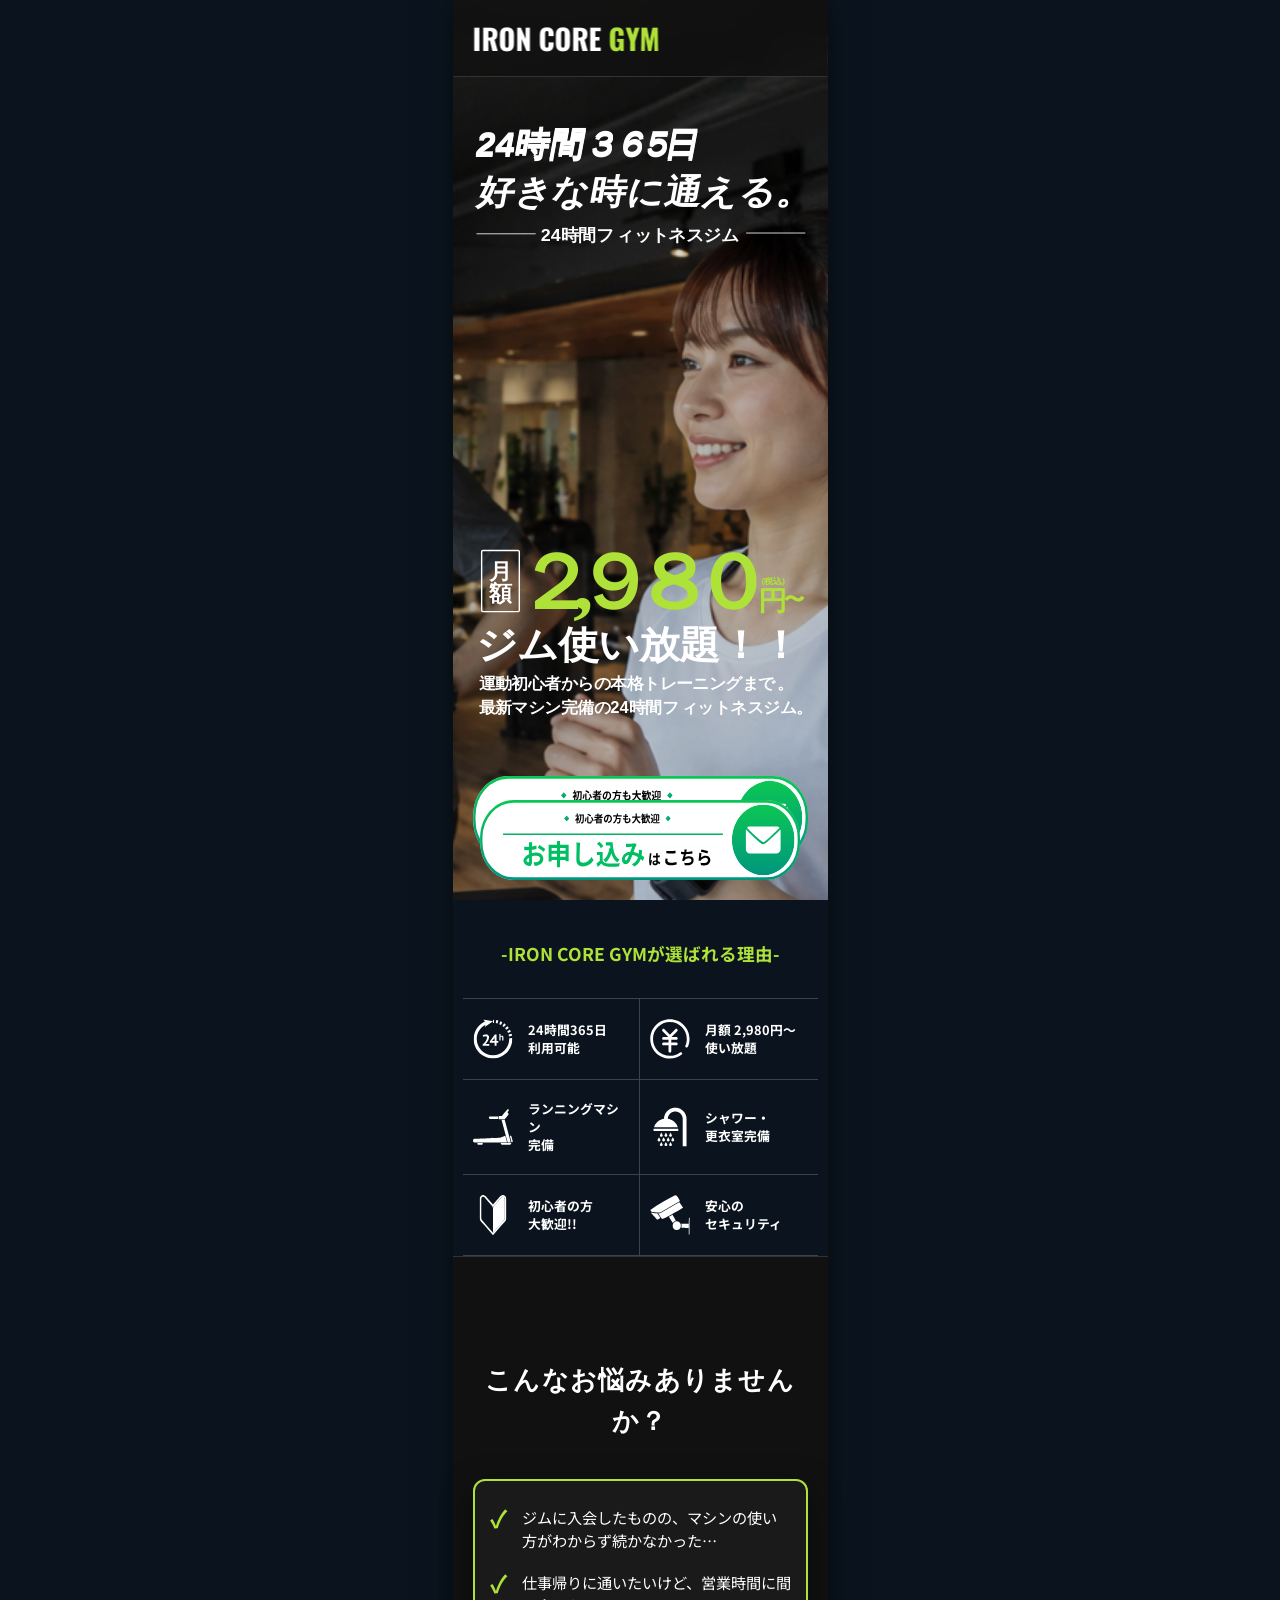
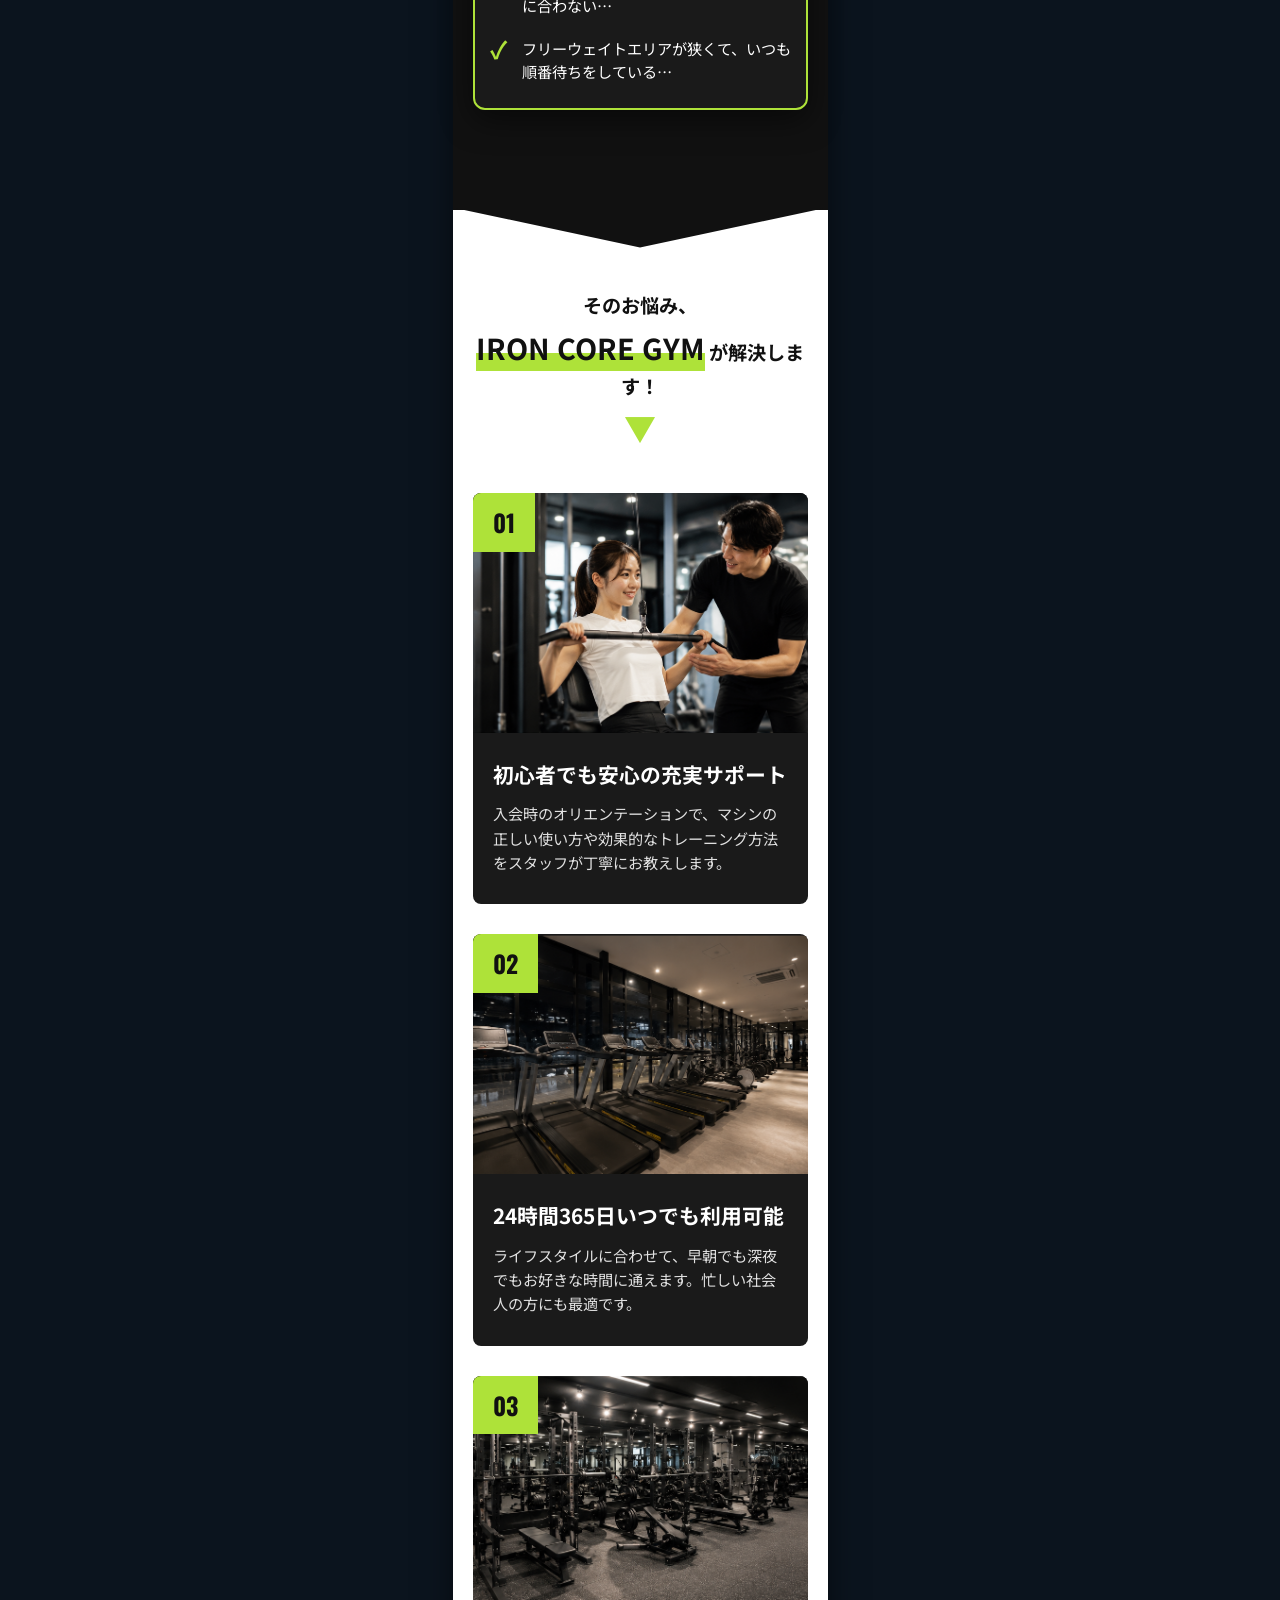
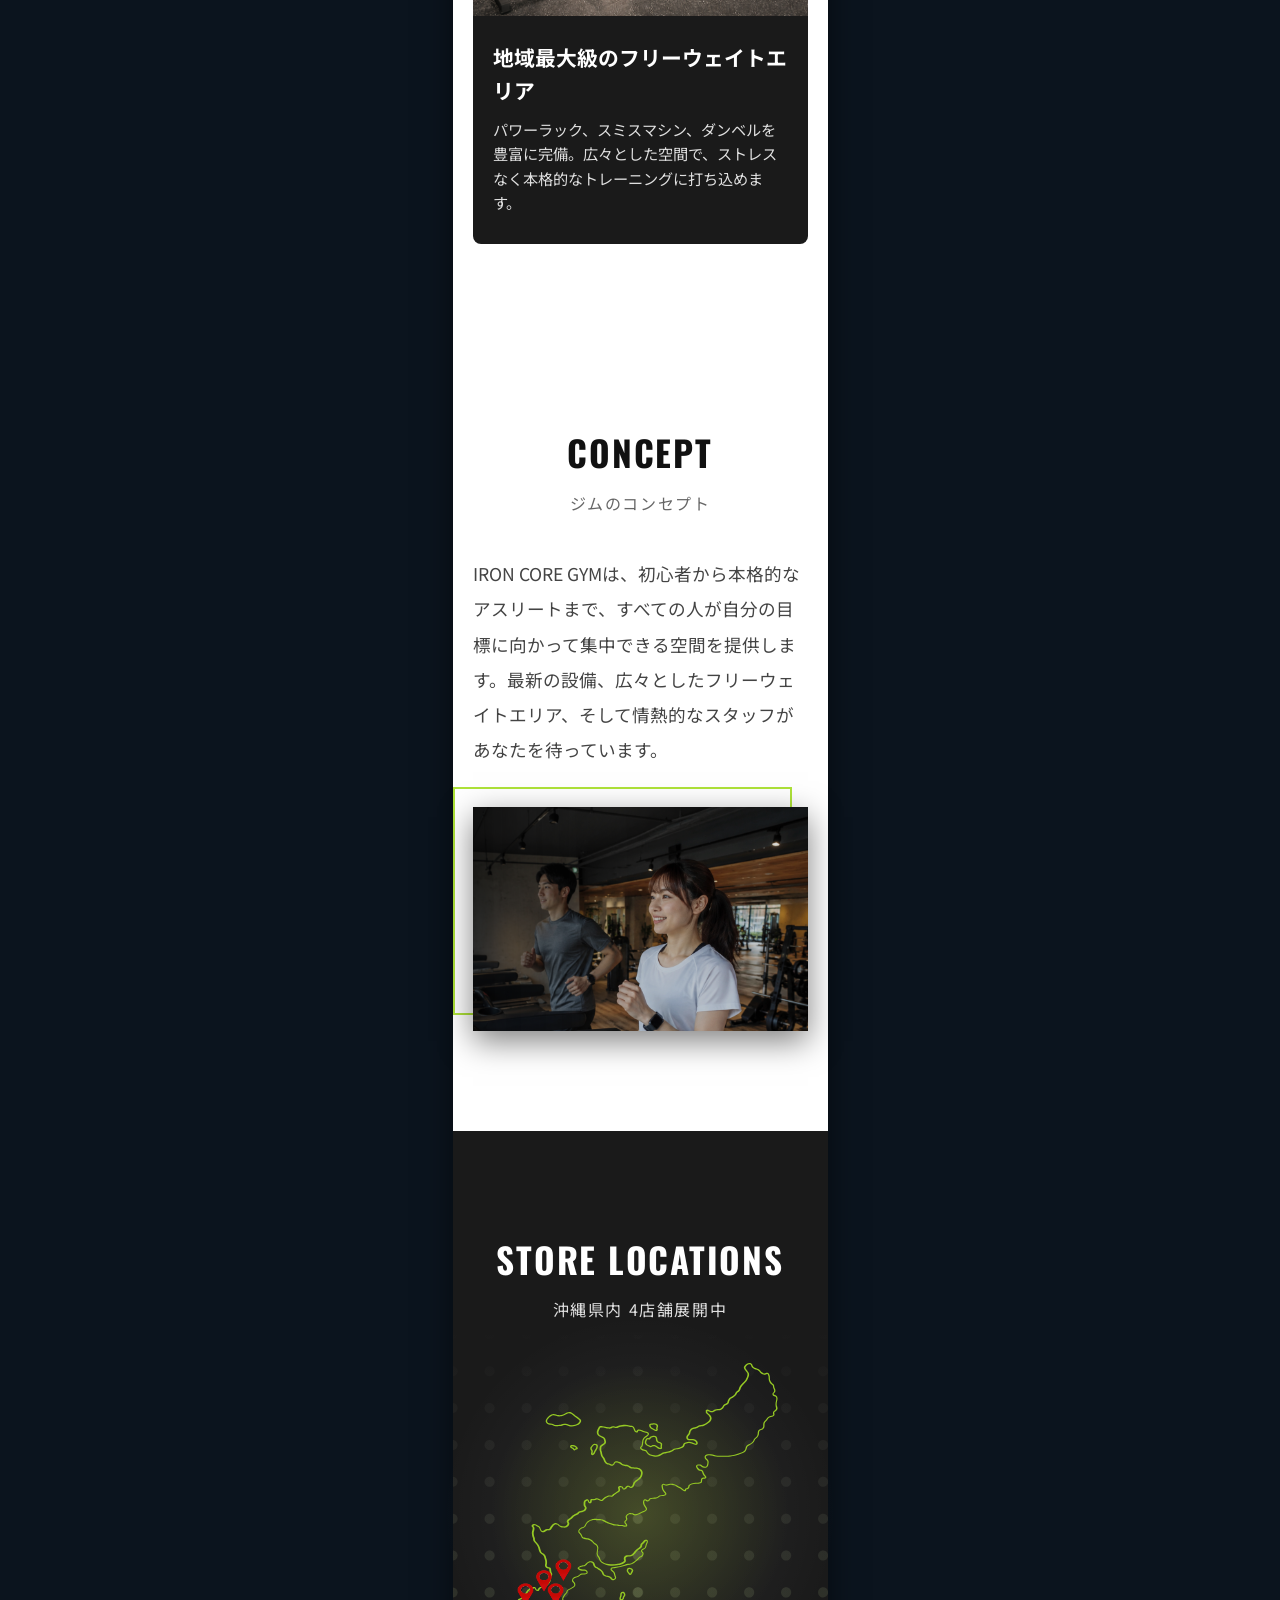
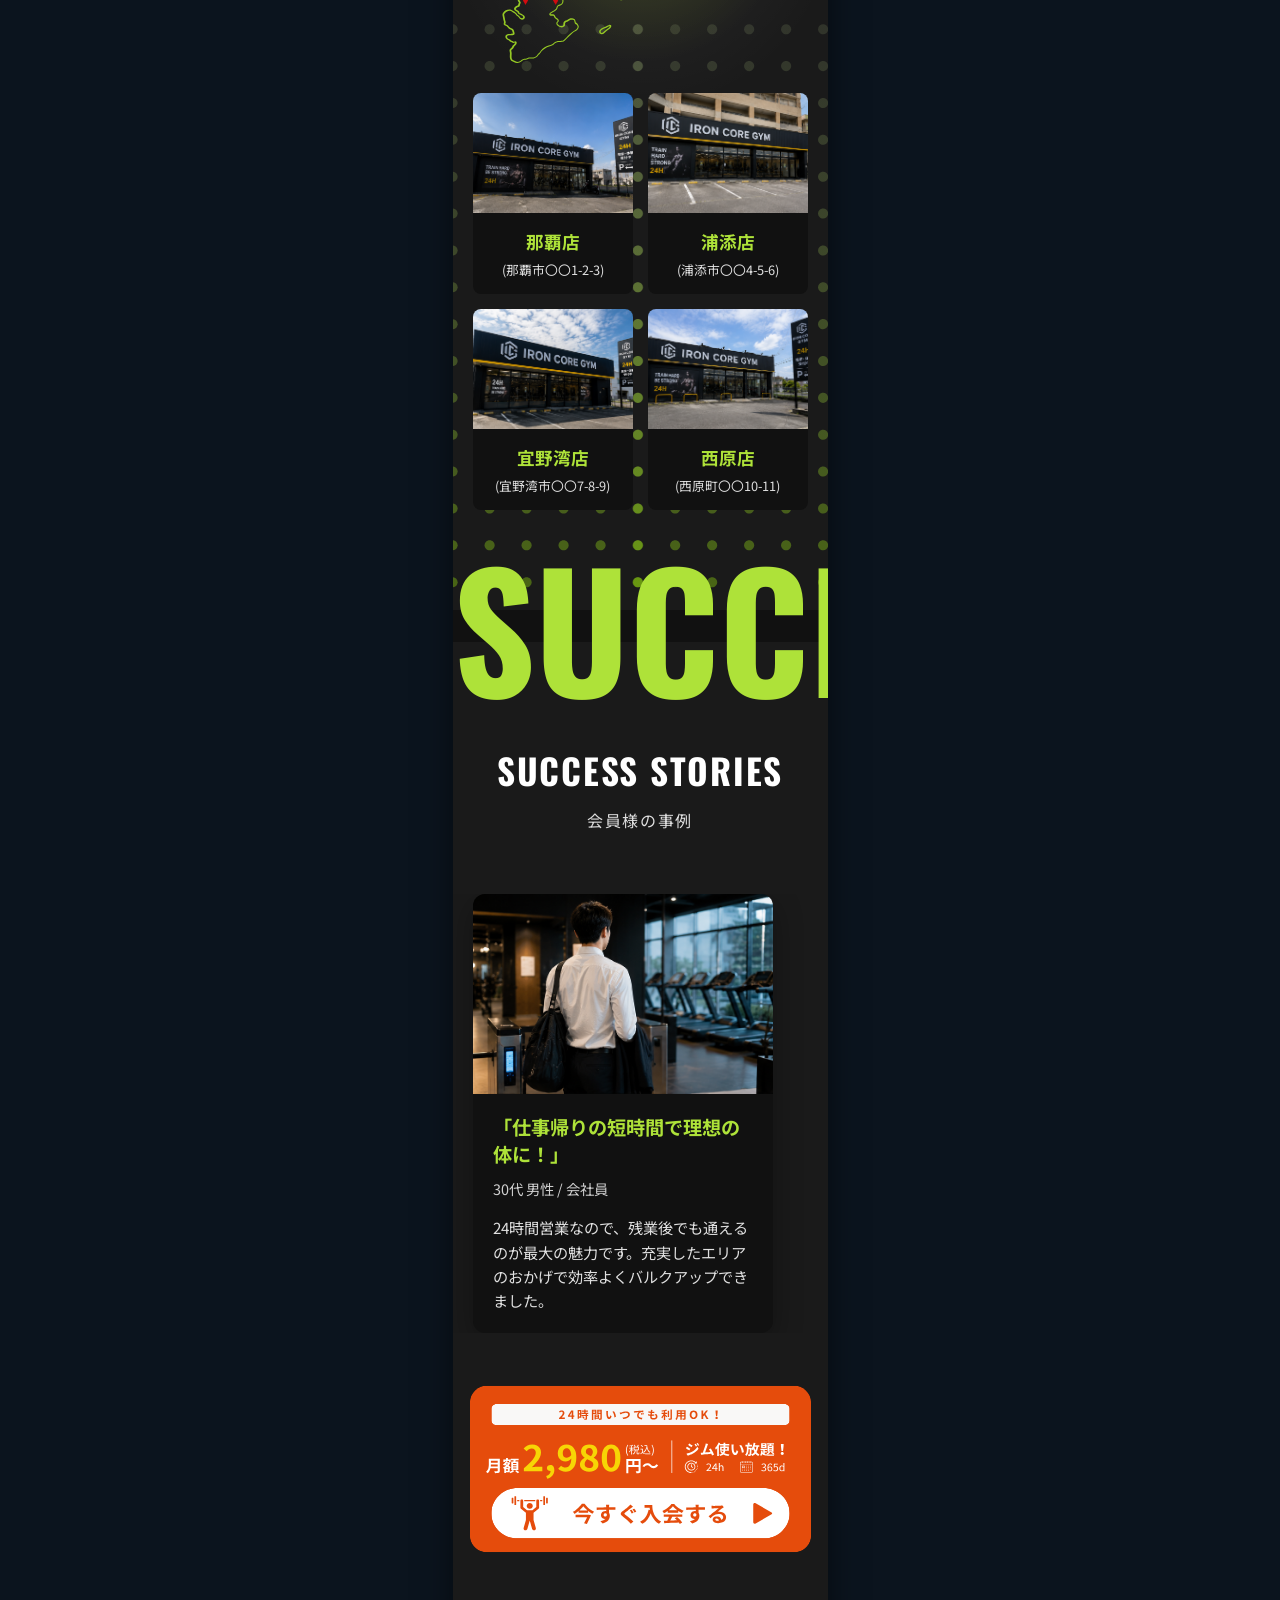
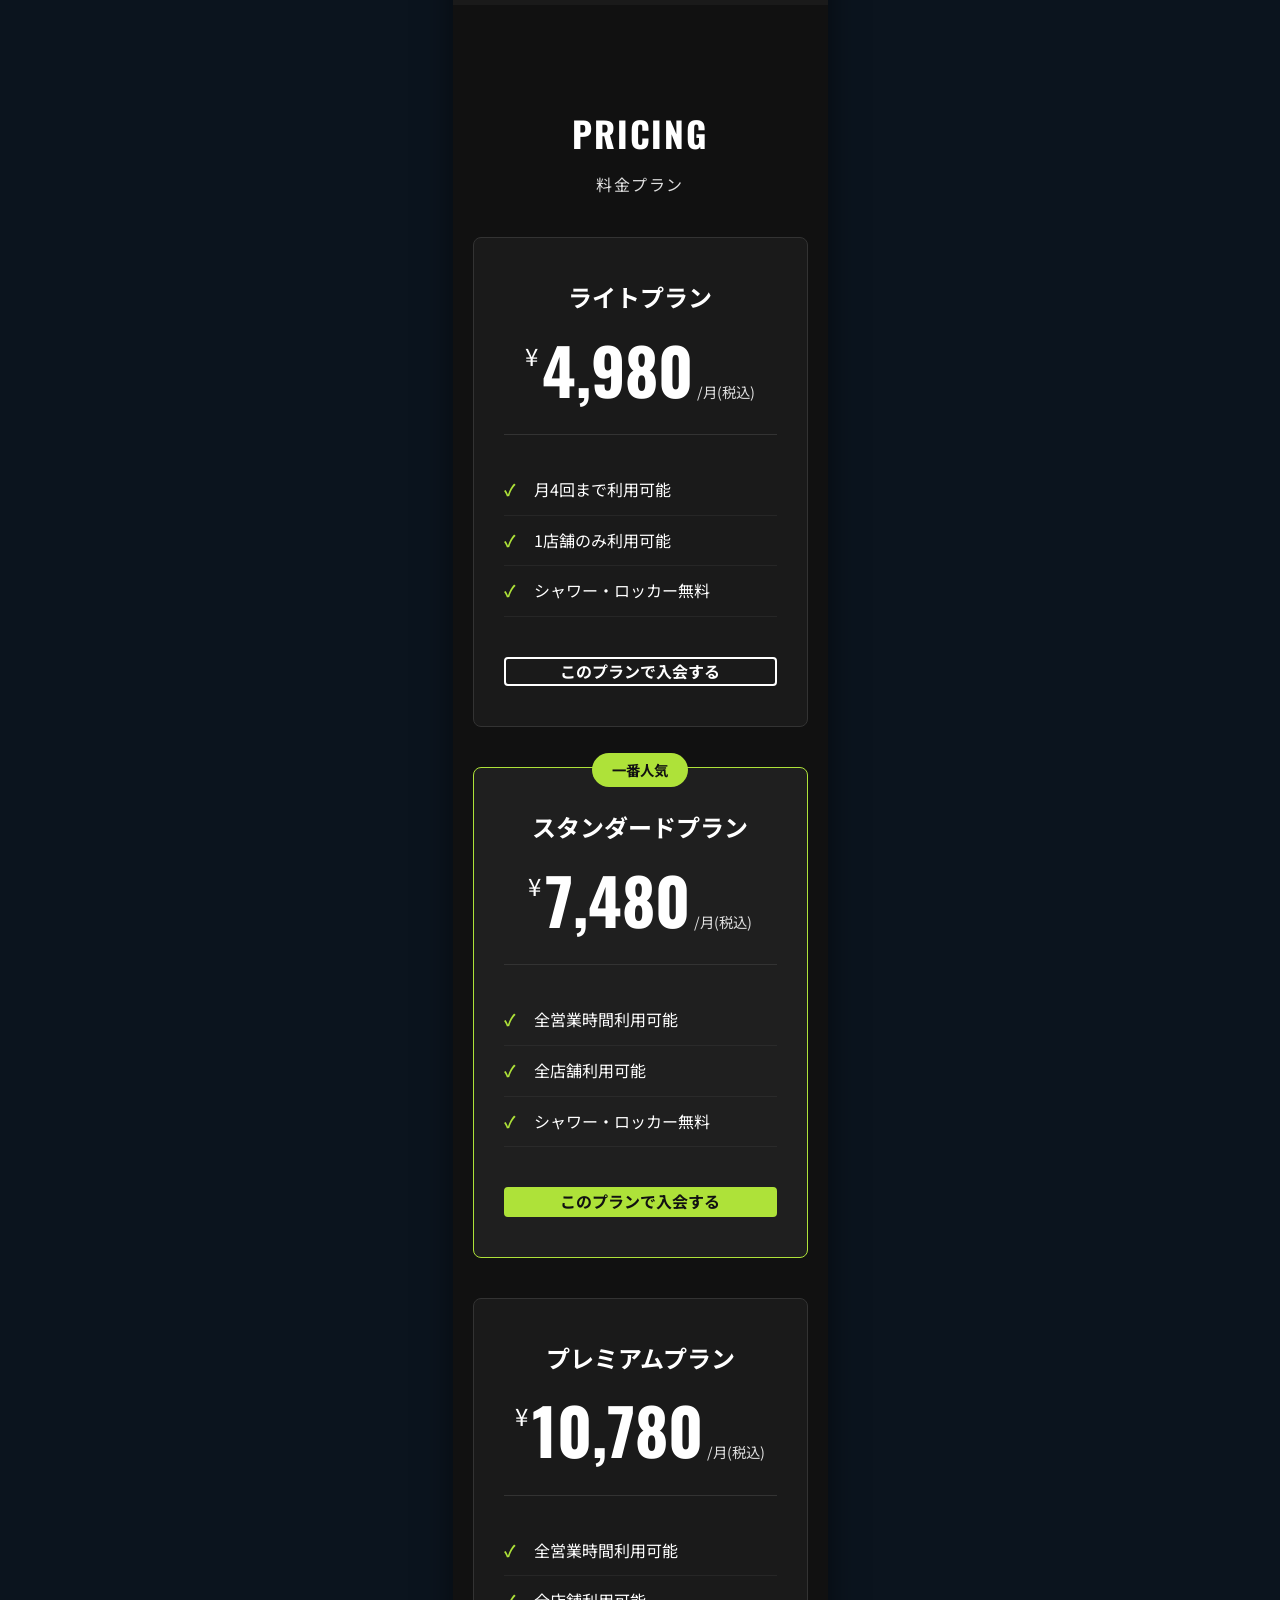
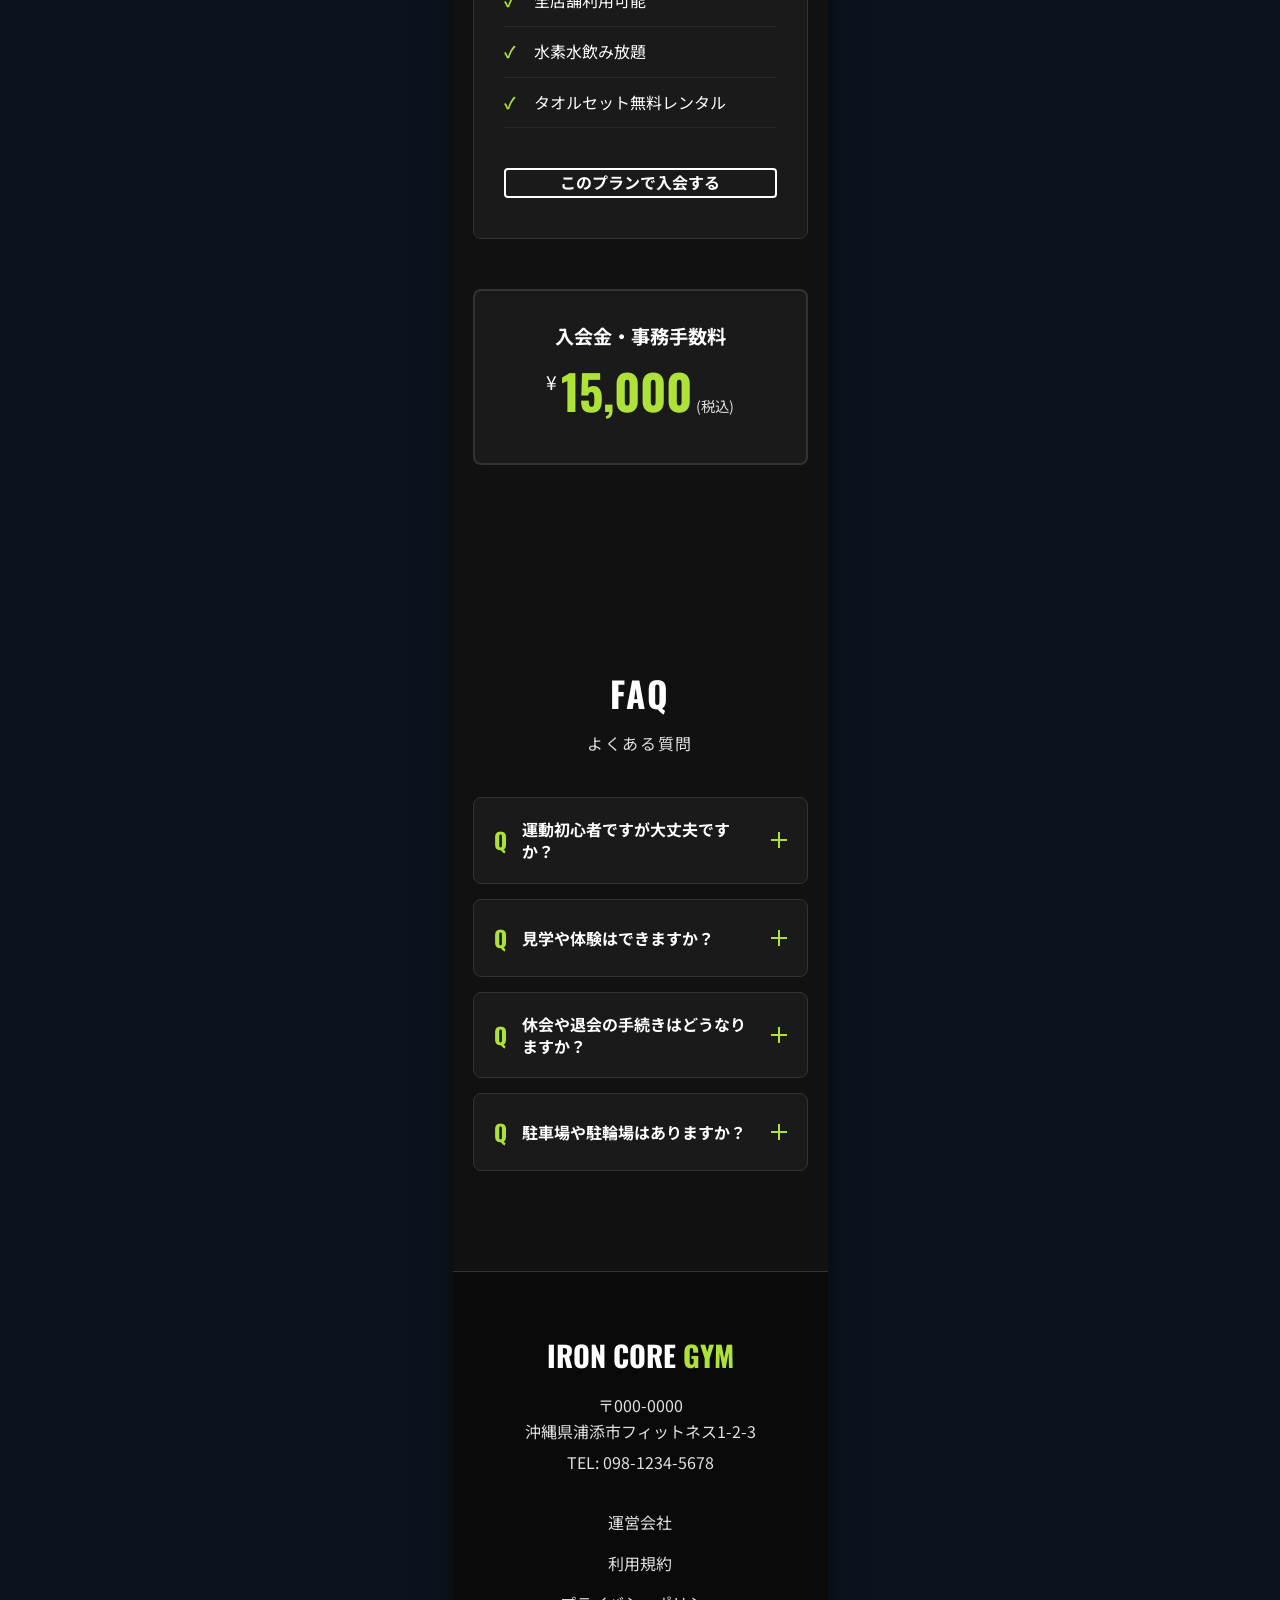
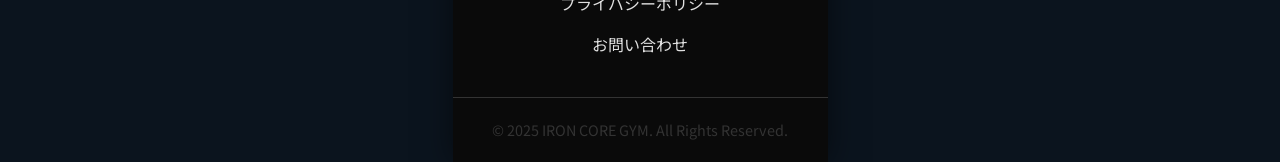
==== commit 9f54f46b: "Update index.html" ====
--- a/index.html
+++ b/index.html
@@ -183,7 +183,7 @@
                             </div>
                             <div class="location-card__content">
                                 <h3 class="location-card__title">西原店</h3>
-                                <p class="location-card__text">(中頭郡西原町〇〇10-11)</p>
+                                <p class="location-card__text">(西原町〇〇10-11)</p>
                             </div>
                         </div>
                     </div>
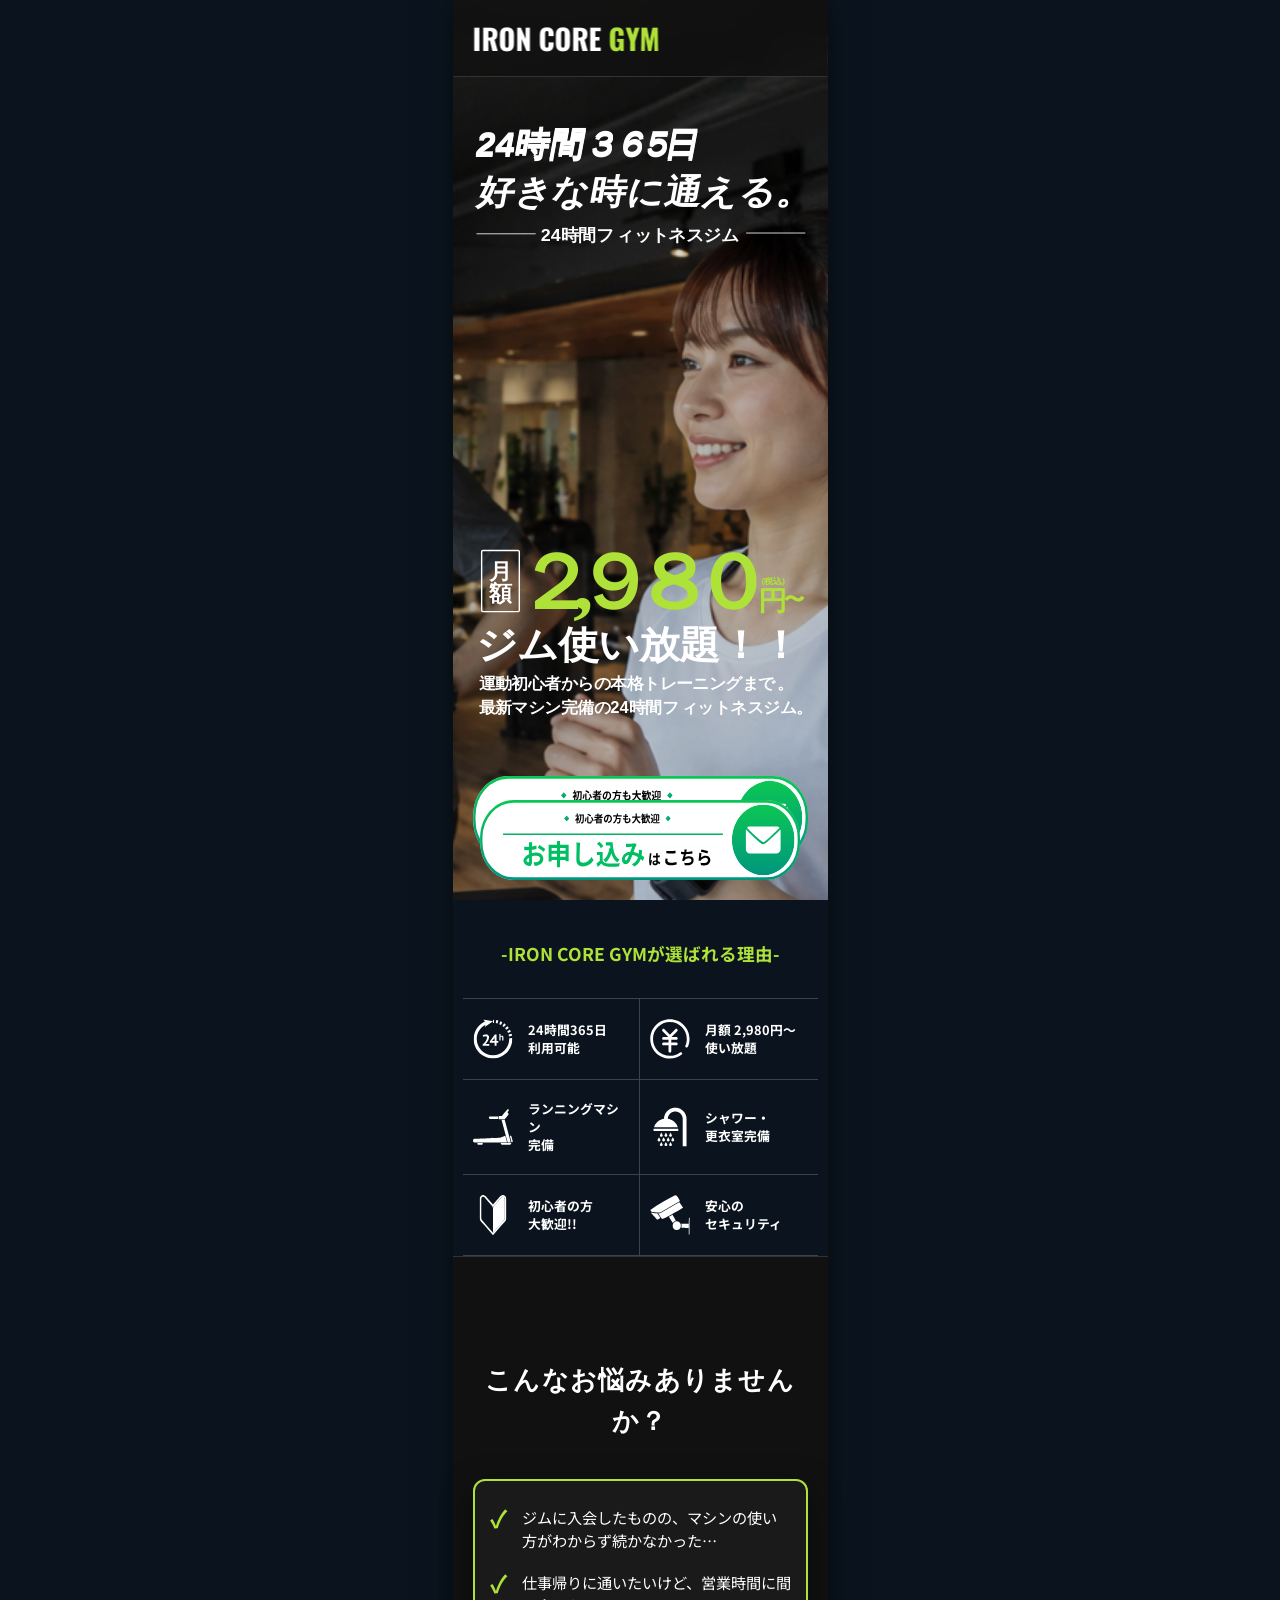
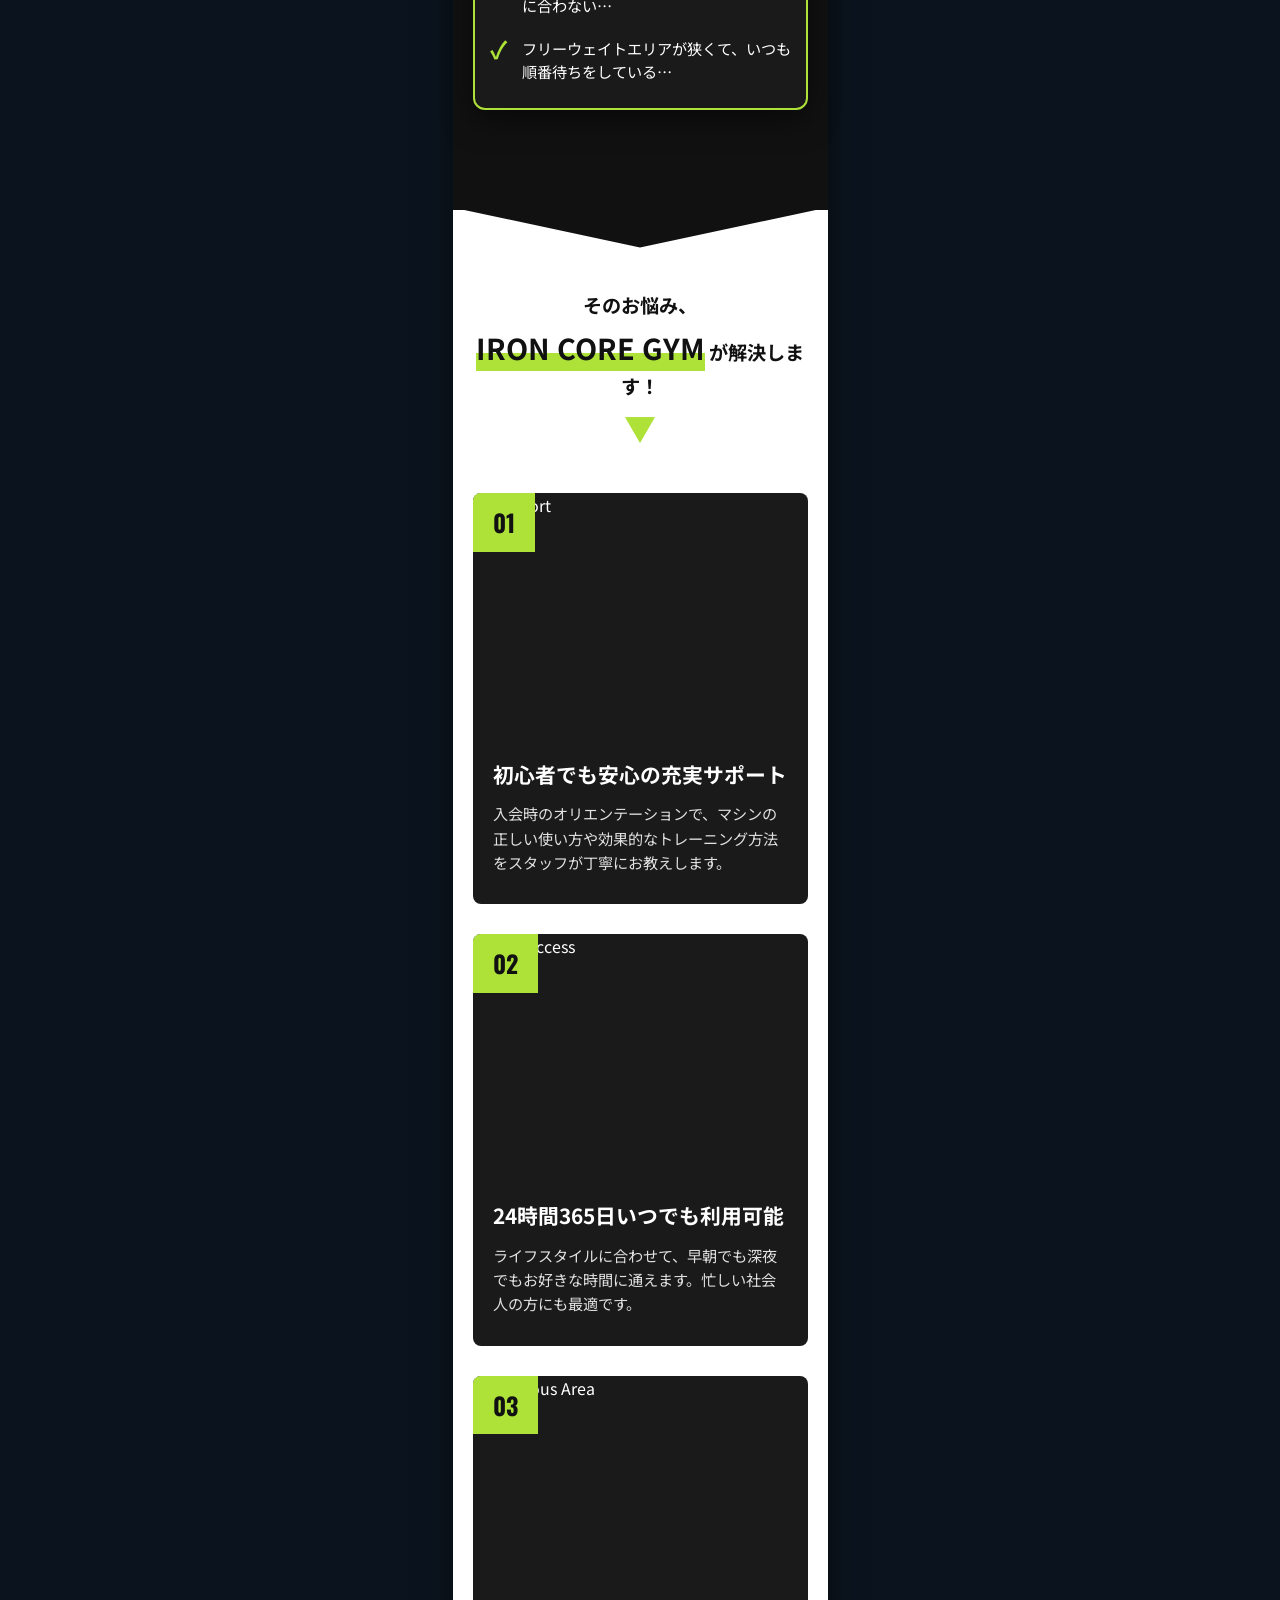
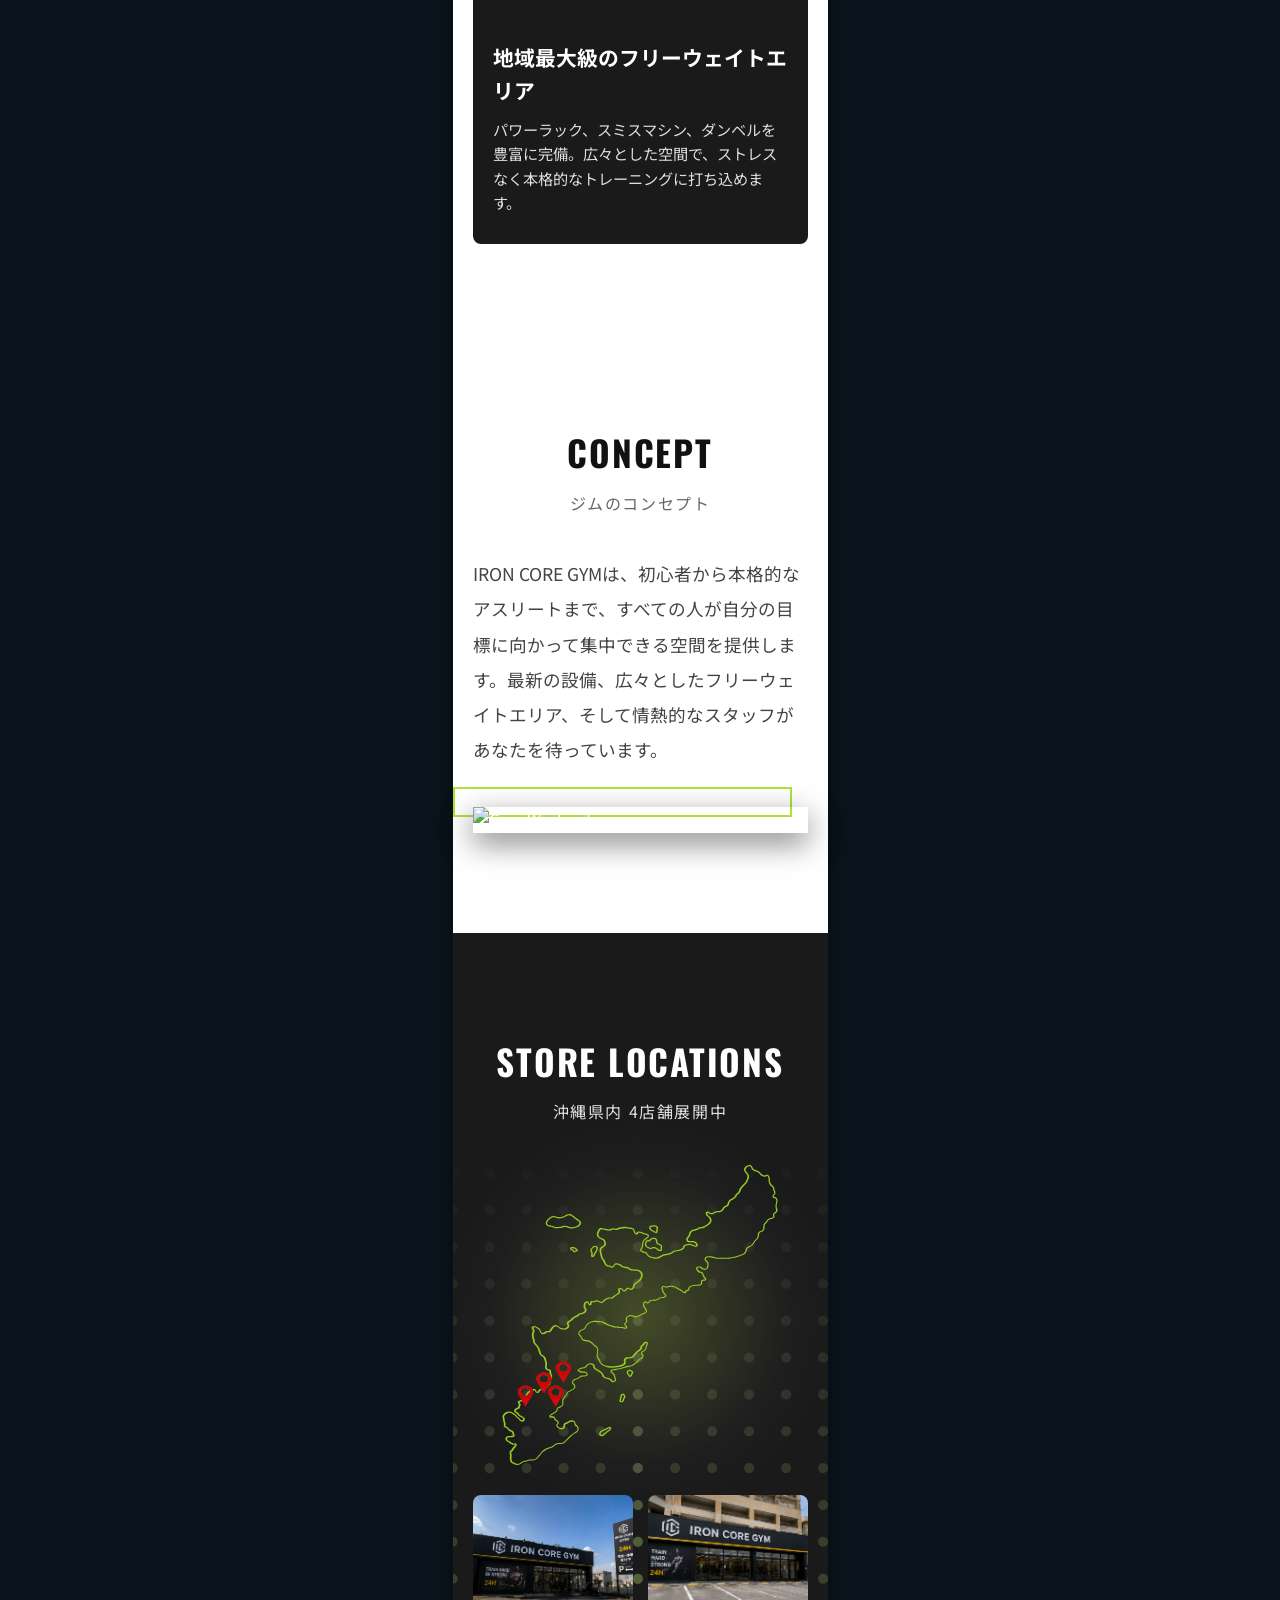
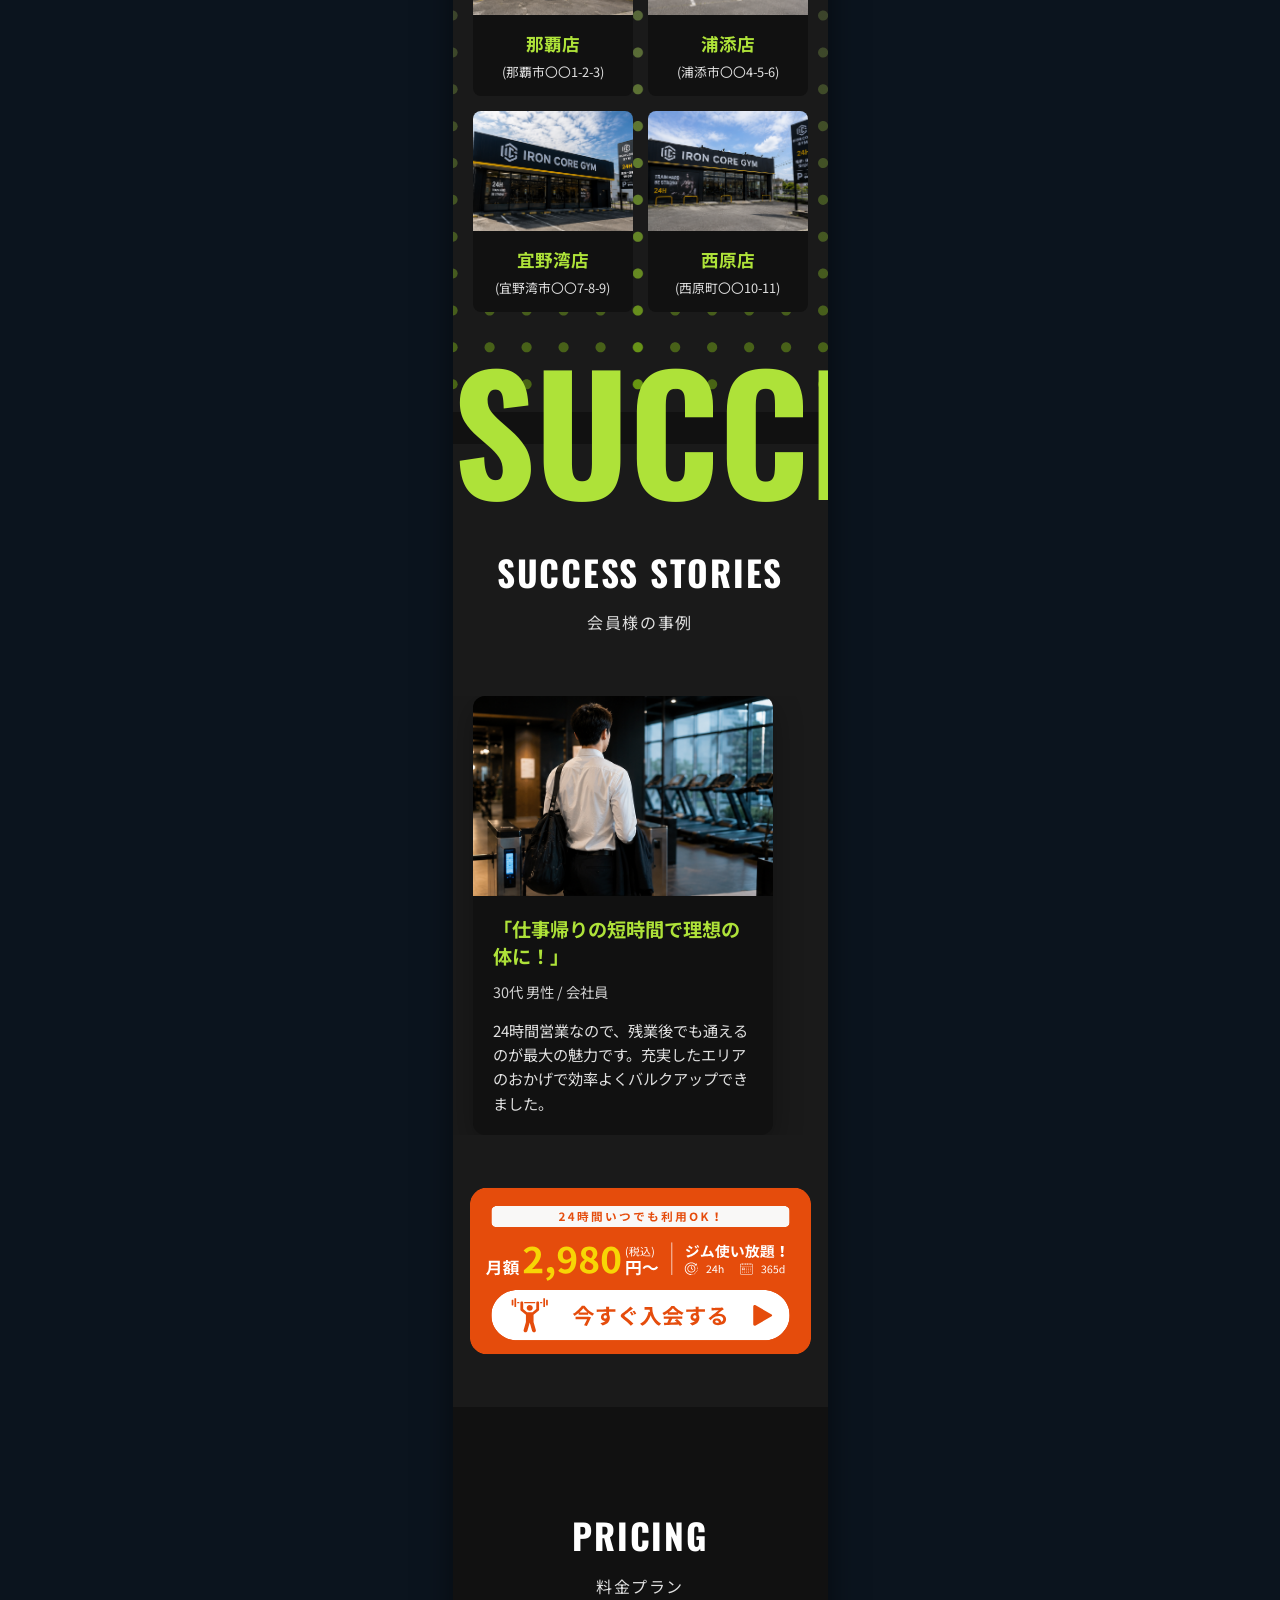
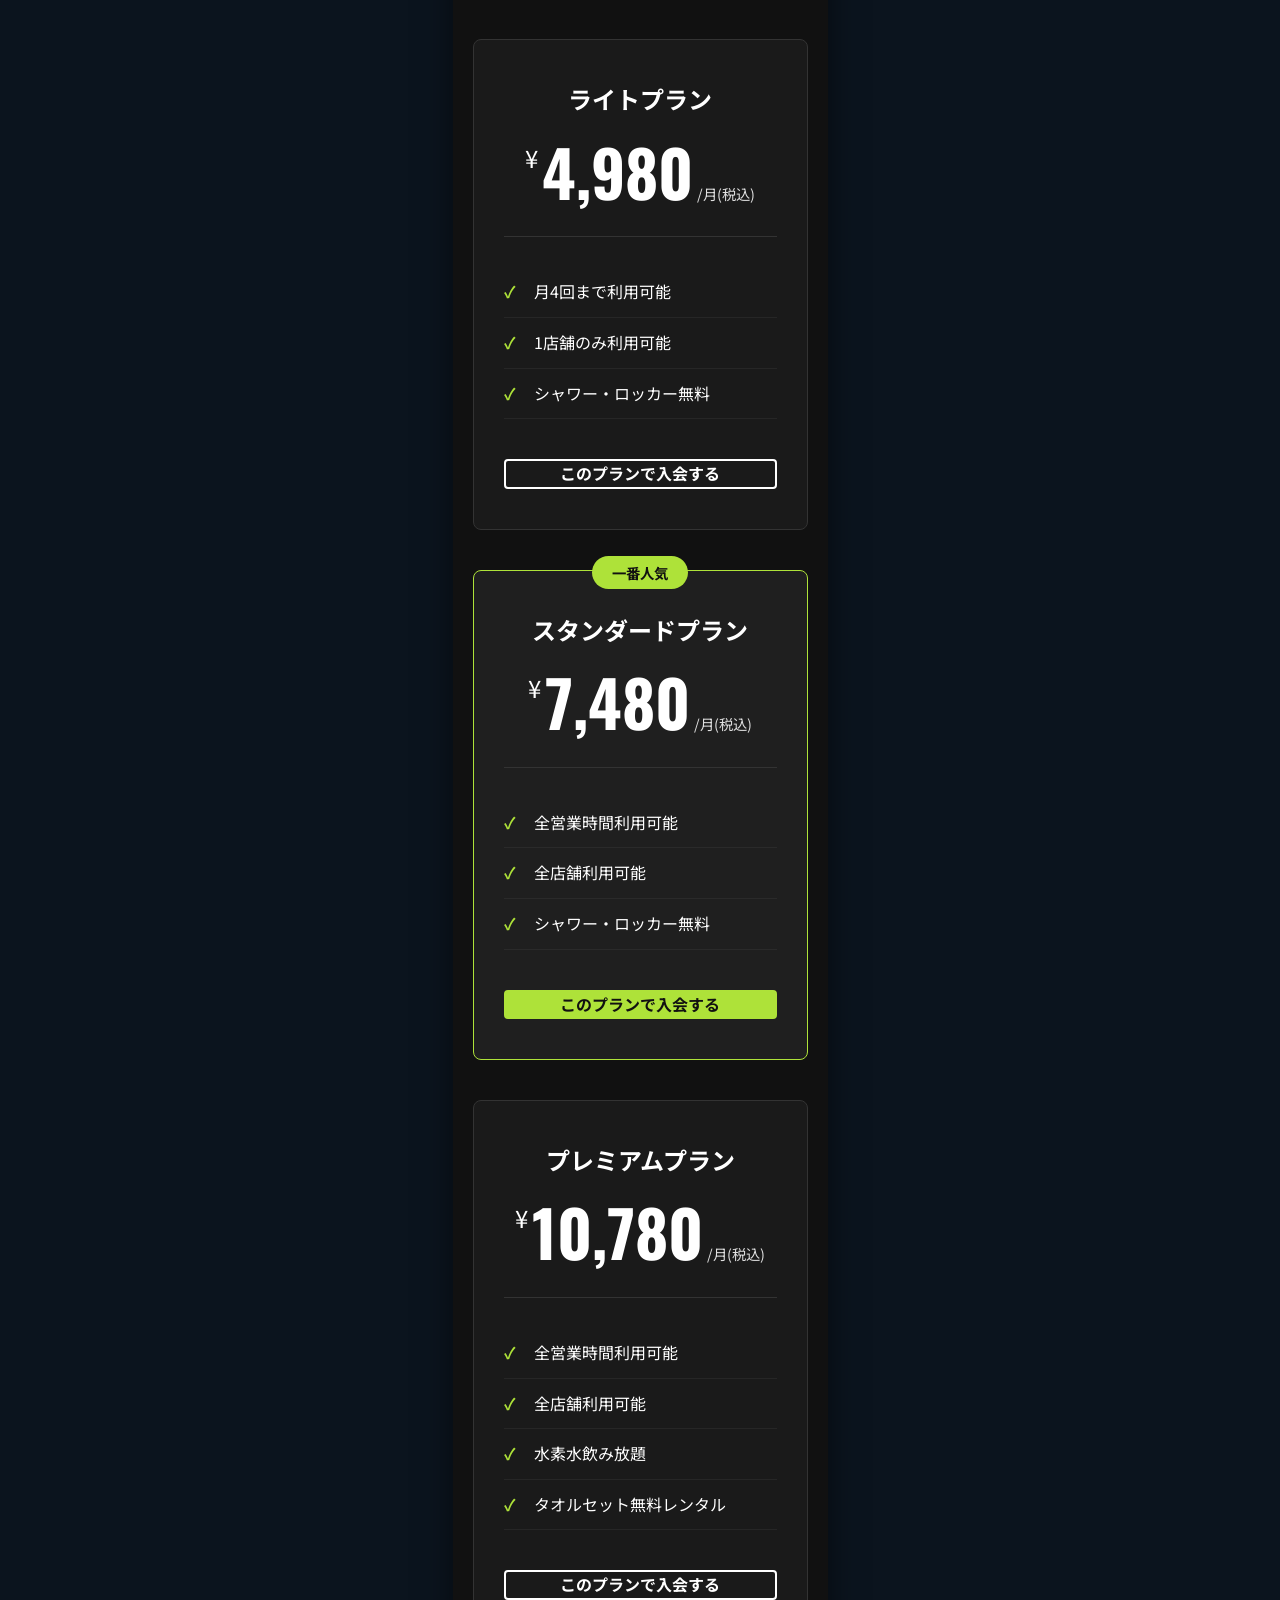
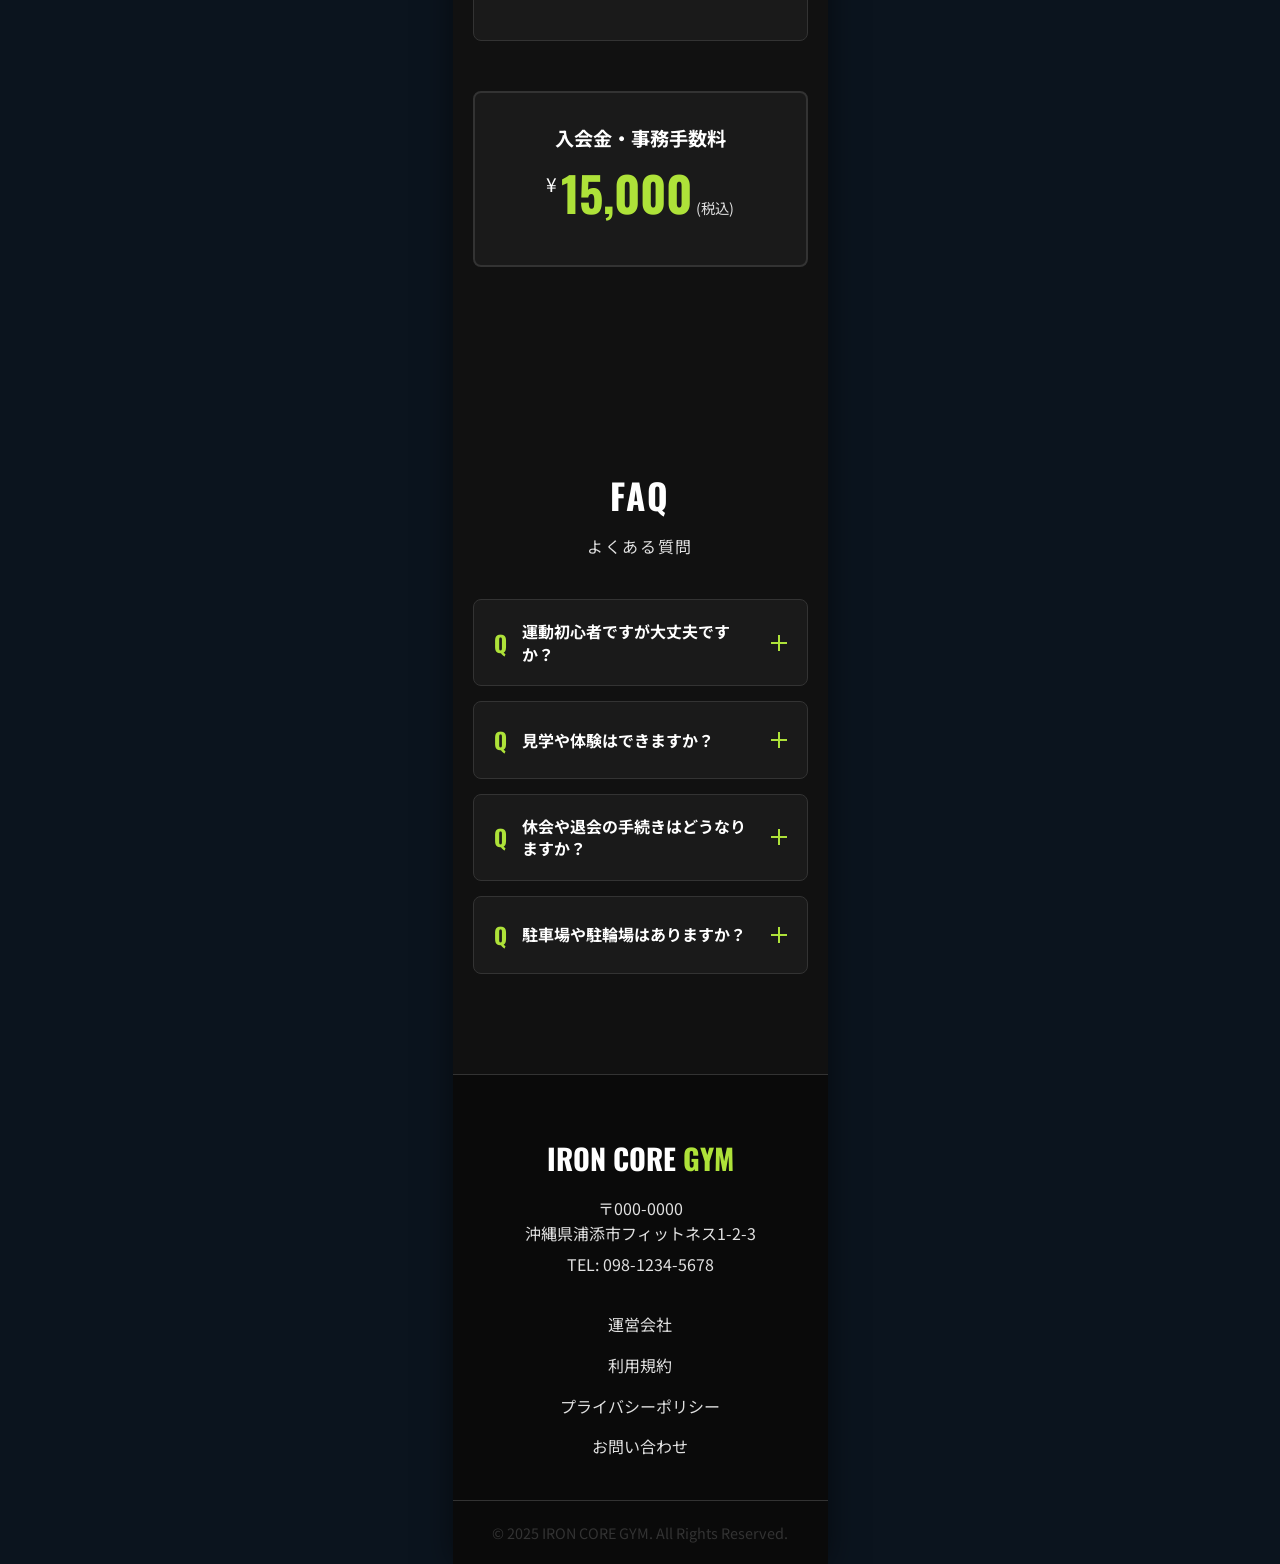
==== commit 89620a94: "Update index.html" ====
--- a/index.html
+++ b/index.html
@@ -103,7 +103,7 @@
                 <div class="solutions__list">
                     <div class="feature-card">
                         <div class="feature-card__image-wrapper">
-                            <img src="images/feature01.svg" alt="Support" class="feature-card__image">
+                            <img src="images/feature01.webP" alt="Support" class="feature-card__image">
                             <div class="feature-card__number">01</div>
                         </div>
                         <h3 class="feature-card__title">初心者でも安心の充実サポート</h3>
@@ -111,7 +111,7 @@
                     </div>
                     <div class="feature-card">
                         <div class="feature-card__image-wrapper">
-                            <img src="images/feature02.svg" alt="24/7 Access" class="feature-card__image">
+                            <img src="images/feature02.webP" alt="24/7 Access" class="feature-card__image">
                             <div class="feature-card__number">02</div>
                         </div>
                         <h3 class="feature-card__title">24時間365日いつでも利用可能</h3>
@@ -119,7 +119,7 @@
                     </div>
                     <div class="feature-card">
                         <div class="feature-card__image-wrapper">
-                            <img src="images/feature03.svg" alt="Spacious Area" class="feature-card__image">
+                            <img src="images/feature03.webP" alt="Spacious Area" class="feature-card__image">
                             <div class="feature-card__number">03</div>
                         </div>
                         <h3 class="feature-card__title">地域最大級のフリーウェイトエリア</h3>
@@ -139,7 +139,7 @@
                     </p>
                 </div>
                 <div class="concept__image">
-                    <img src="images/gym-fv.svg" alt="Gym Workout">
+                    <img src="images/concept.webP" alt="Gym Workout">
                 </div>
             </div>
         </section>
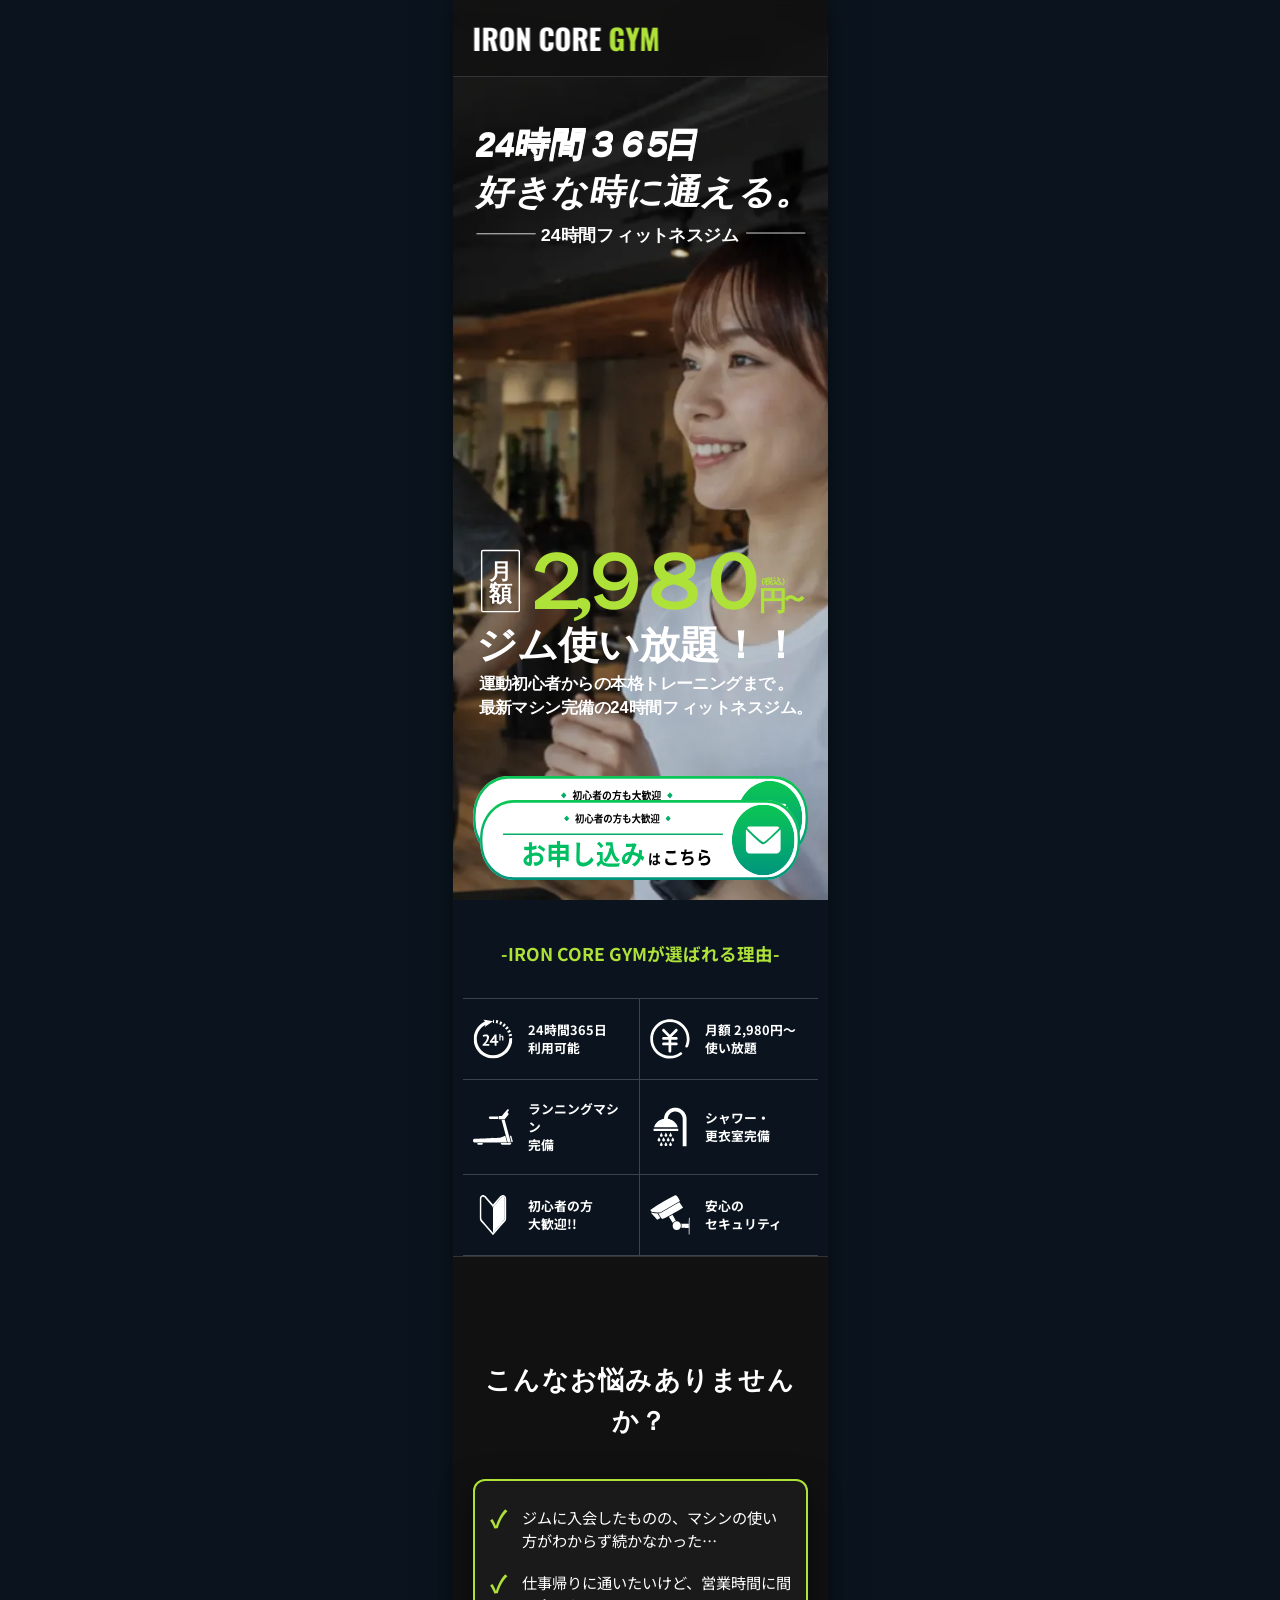
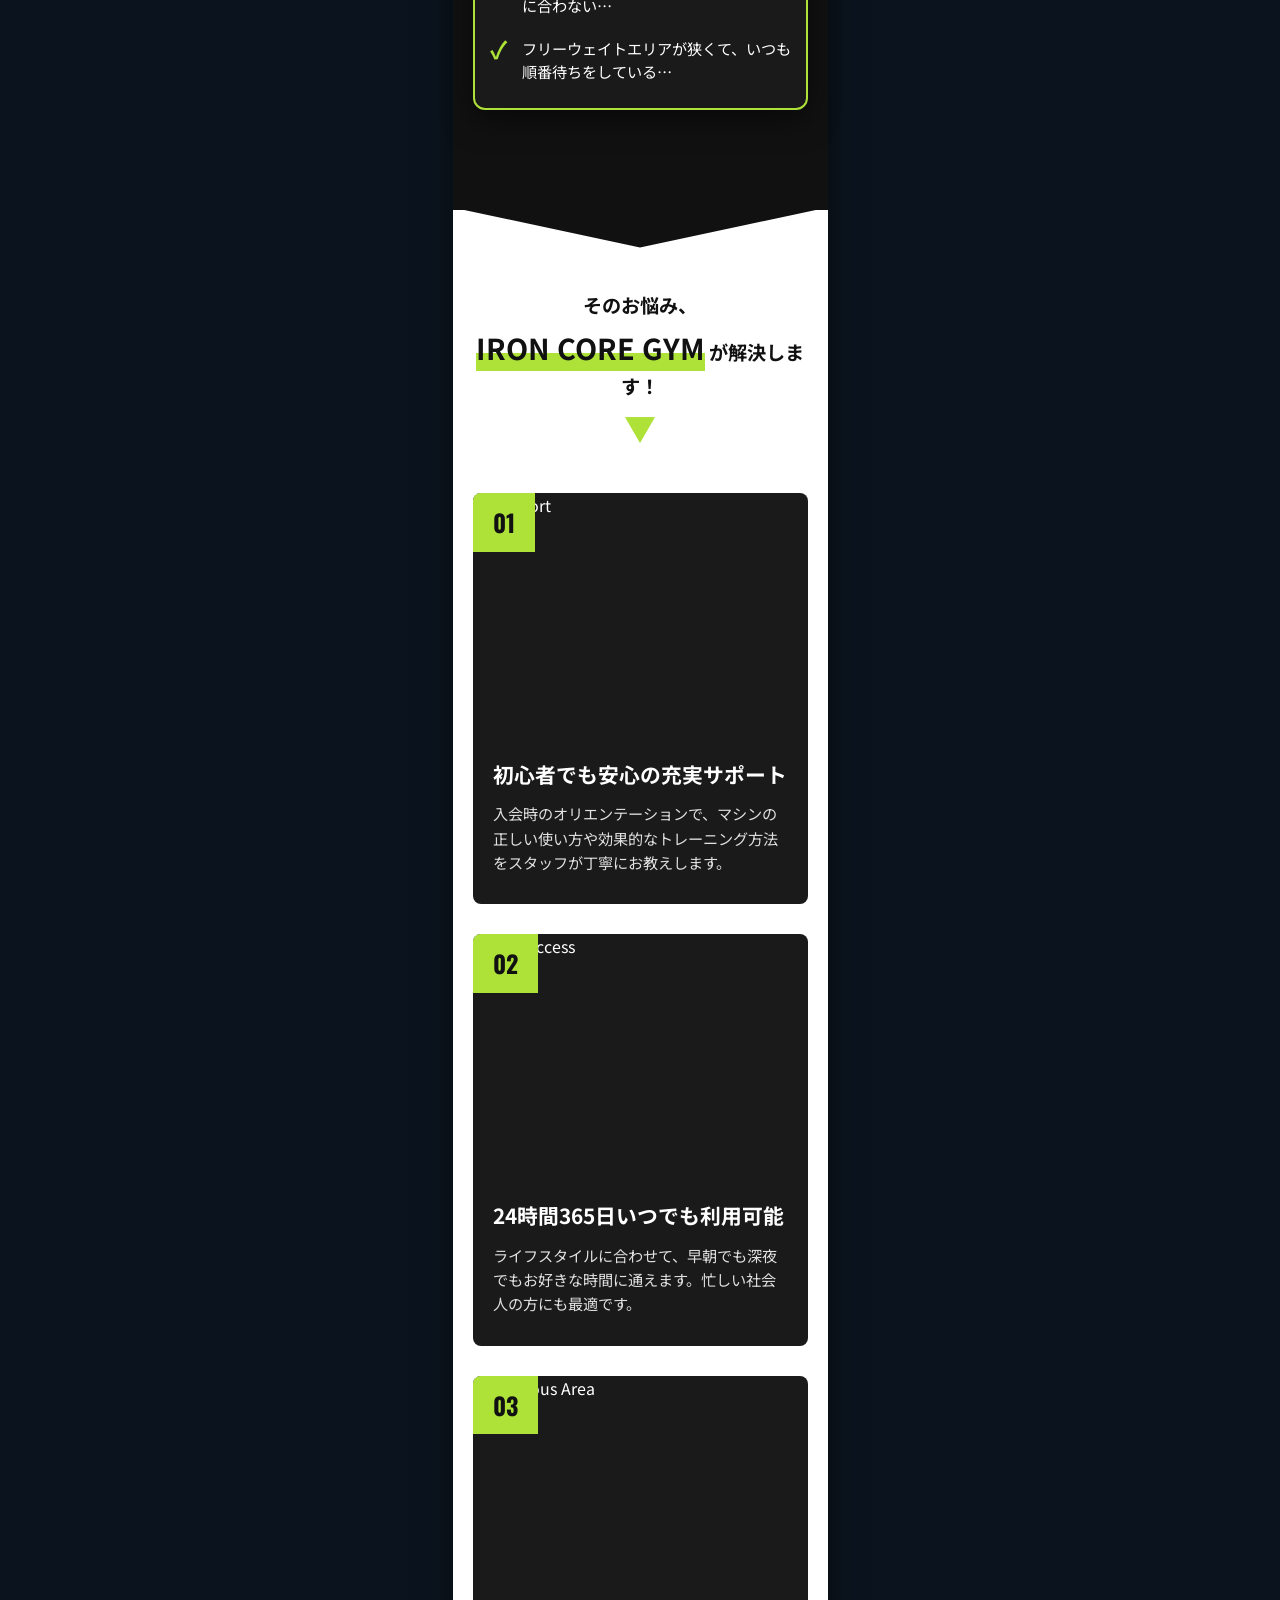
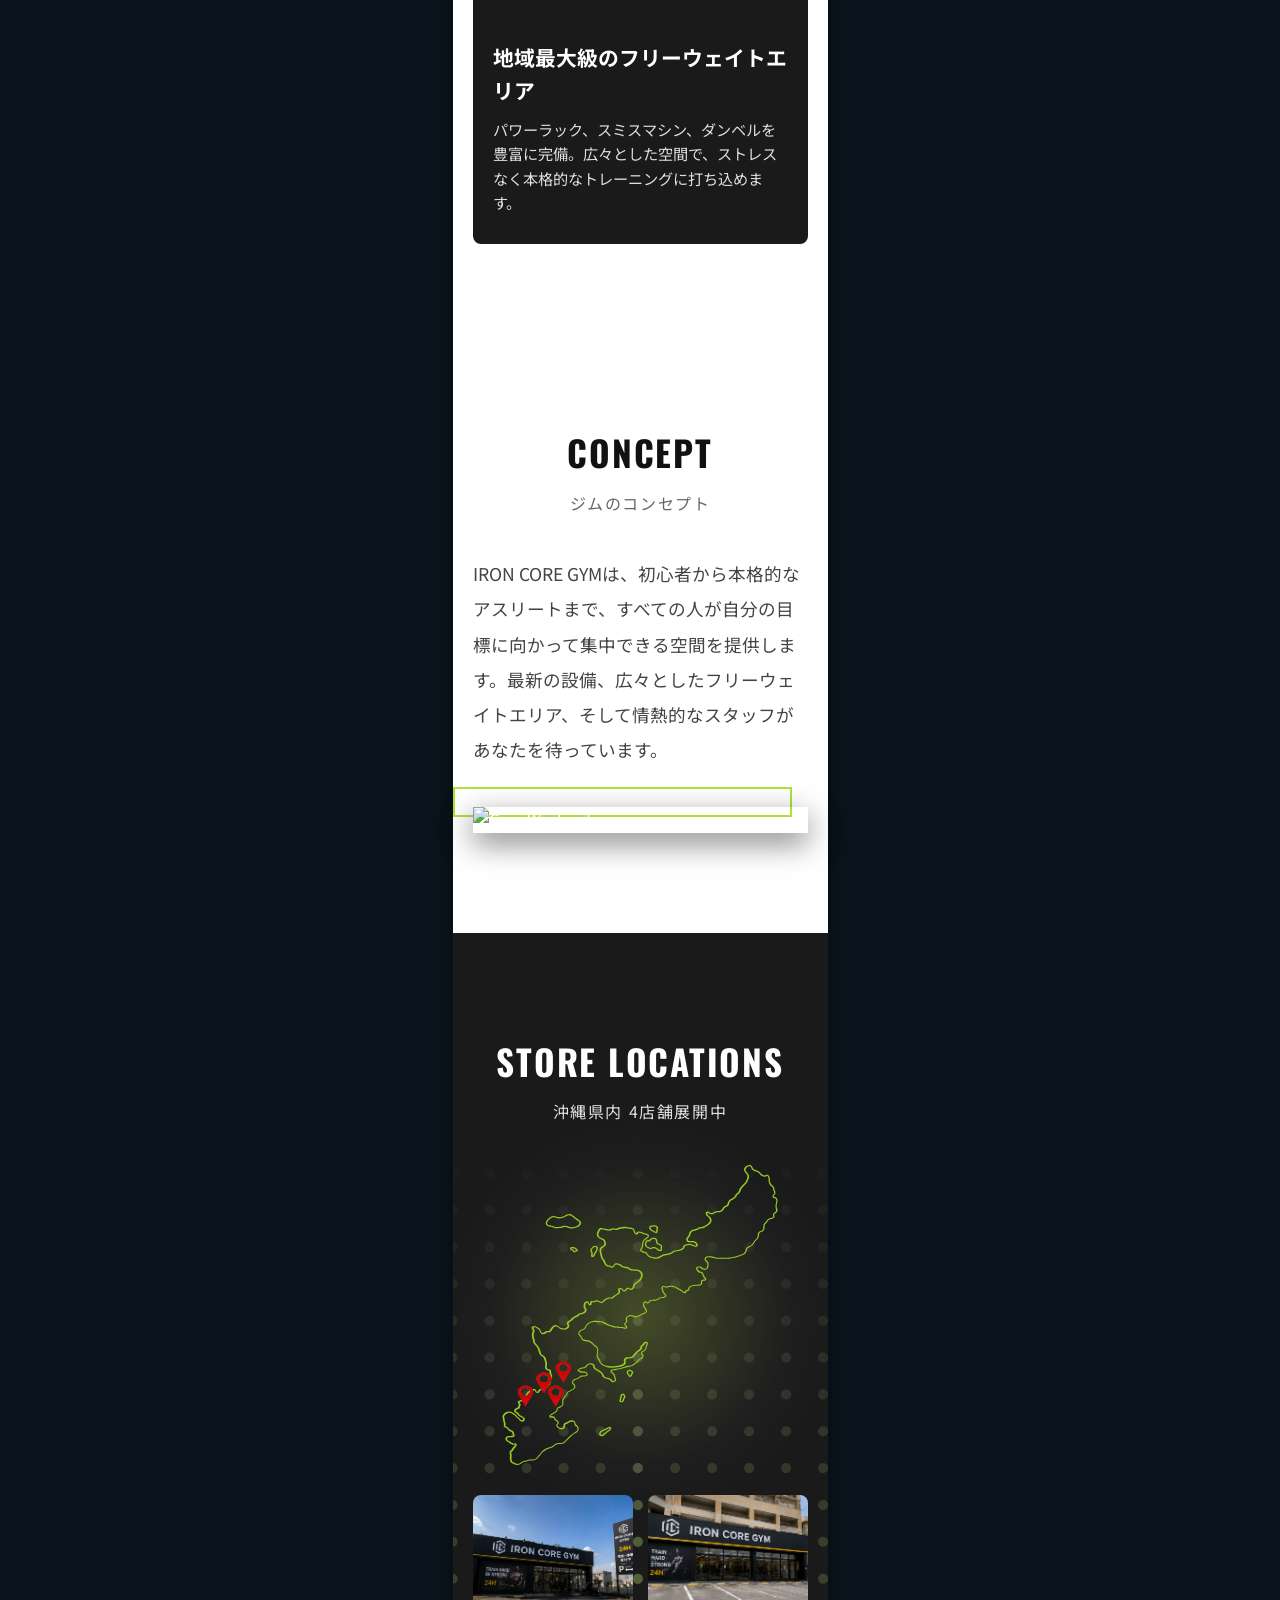
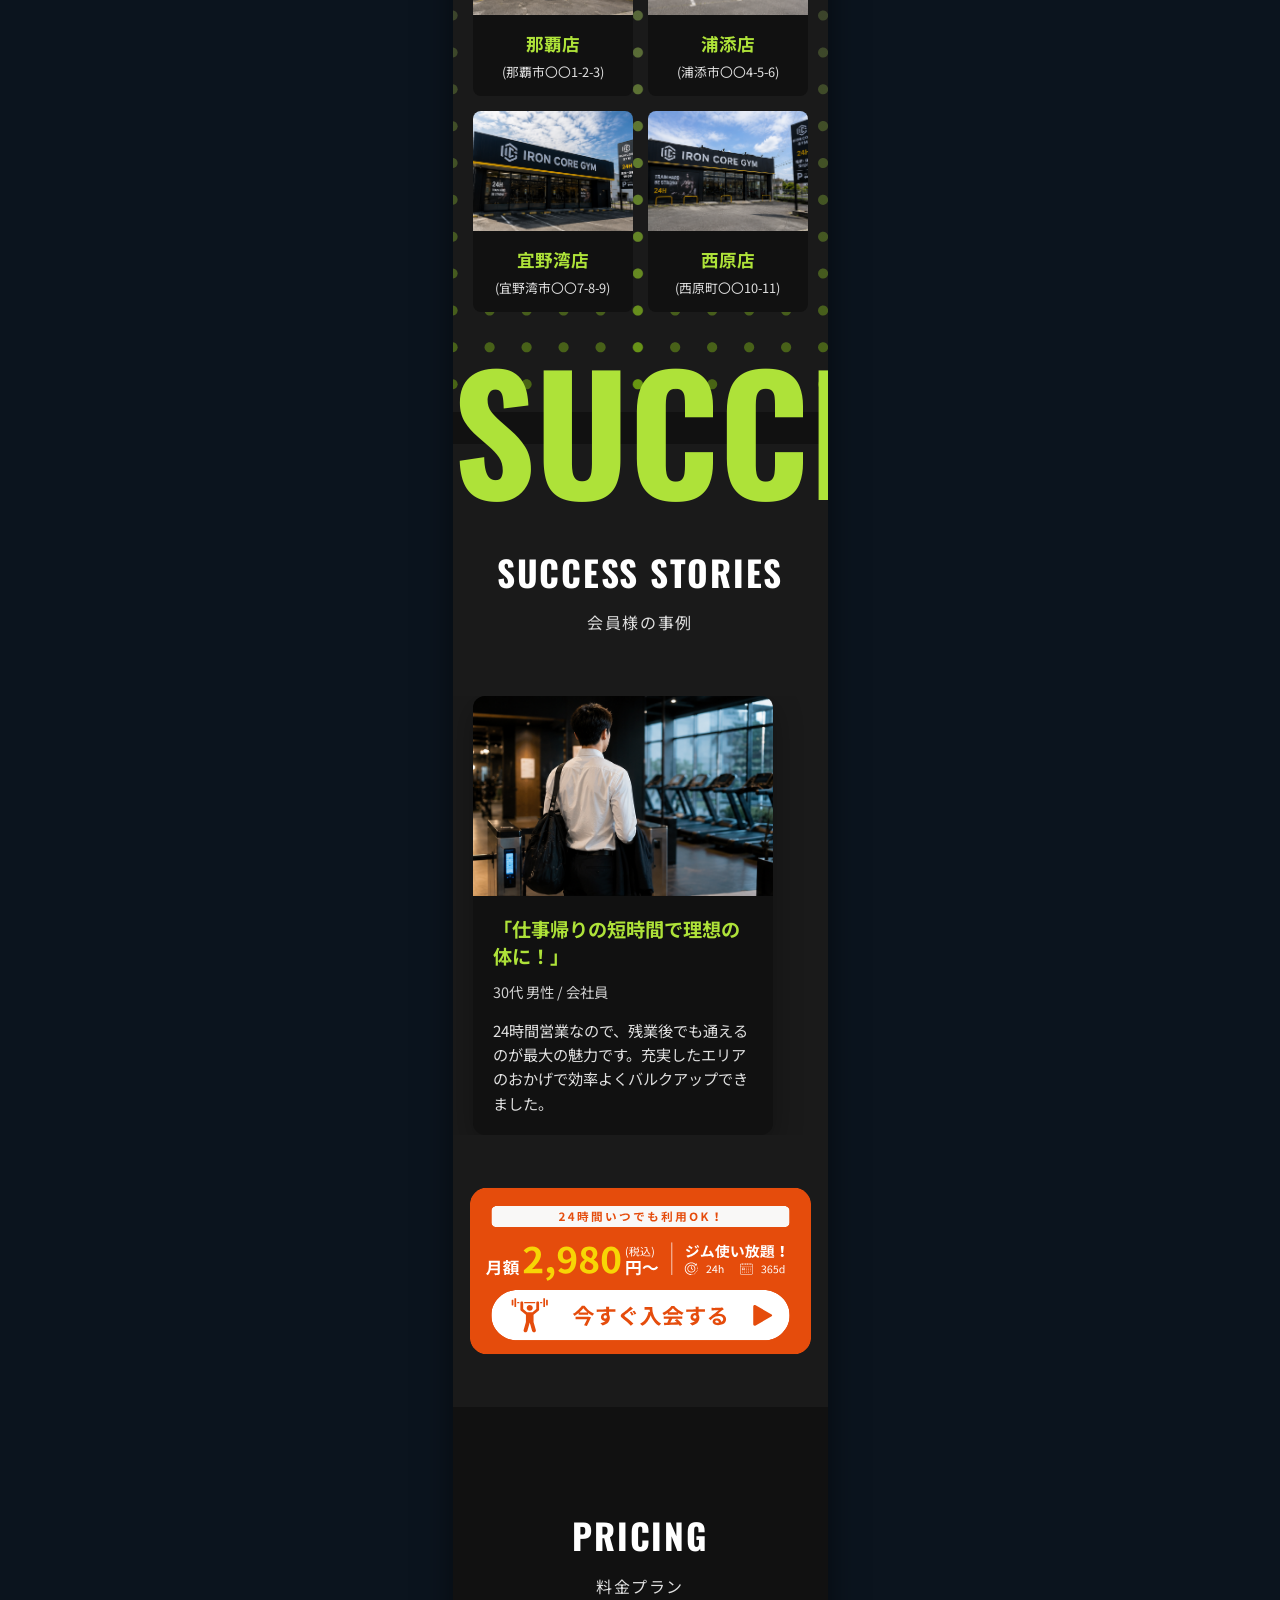
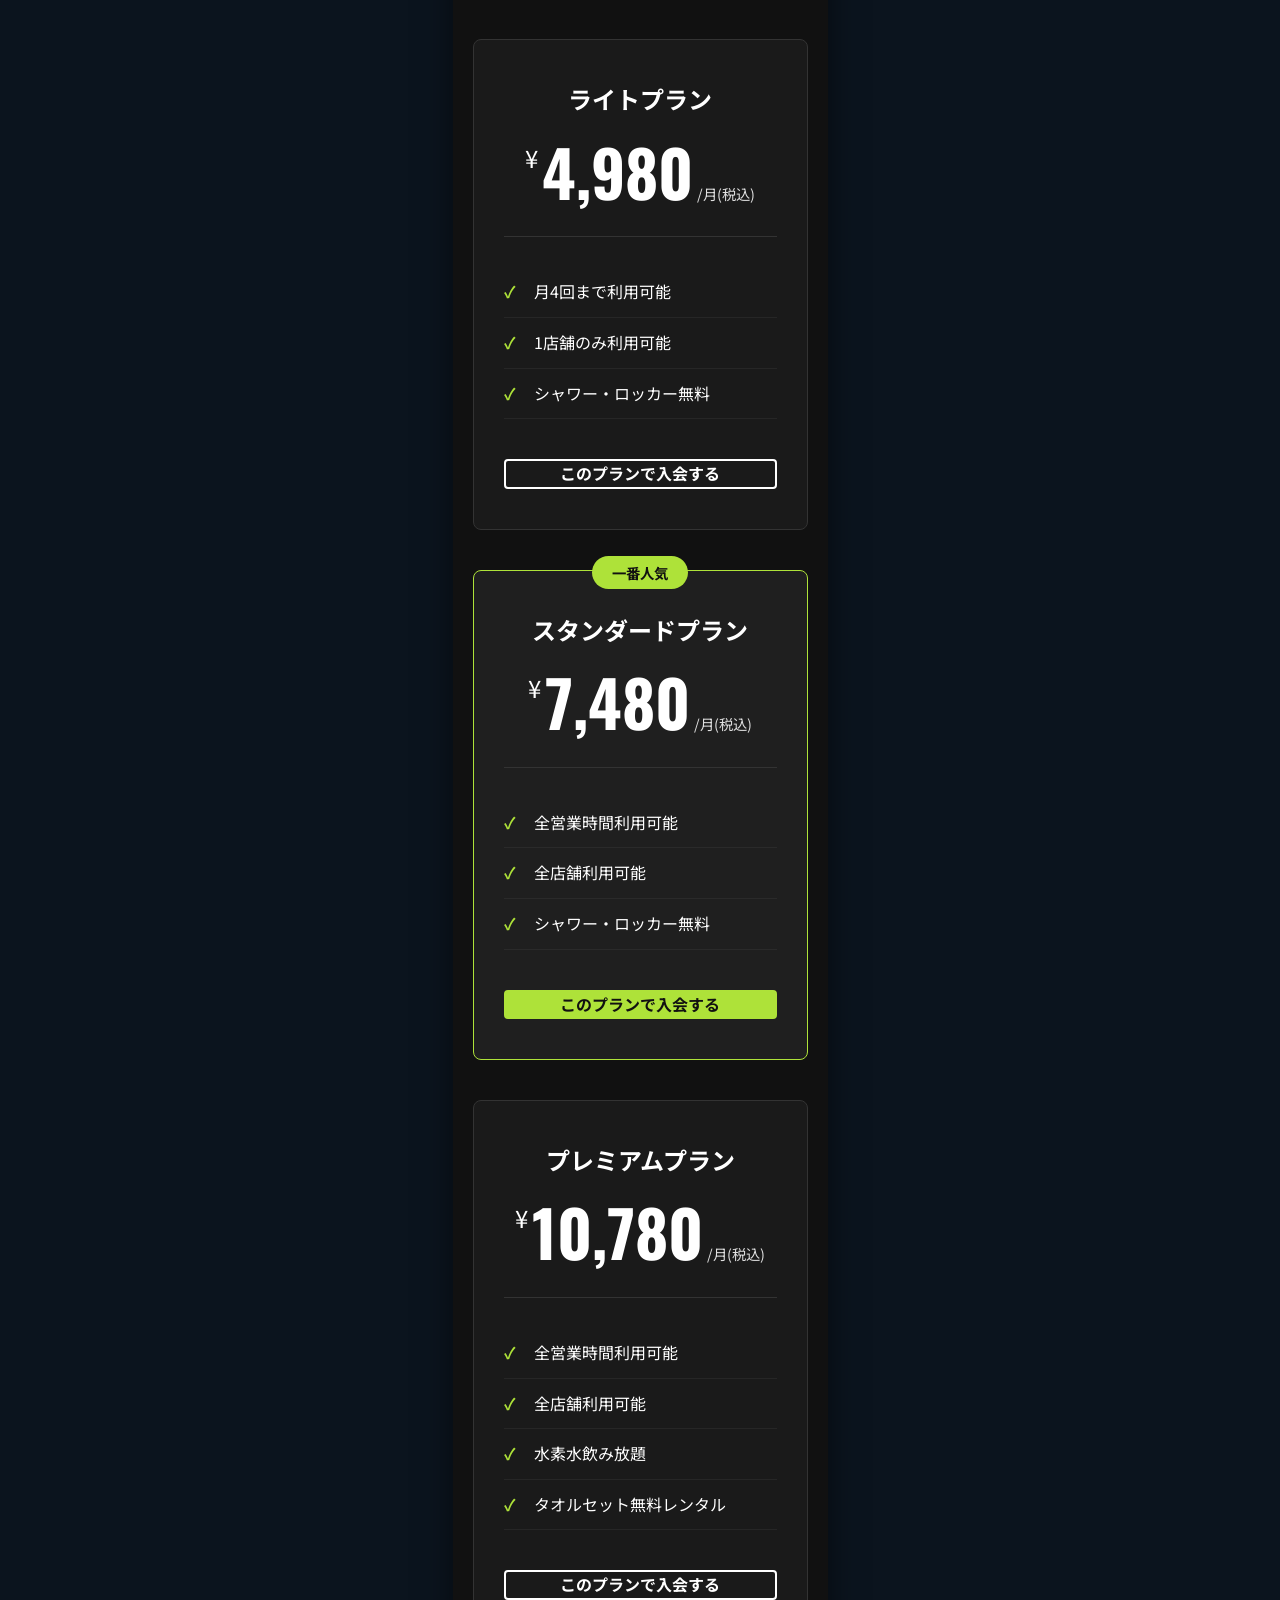
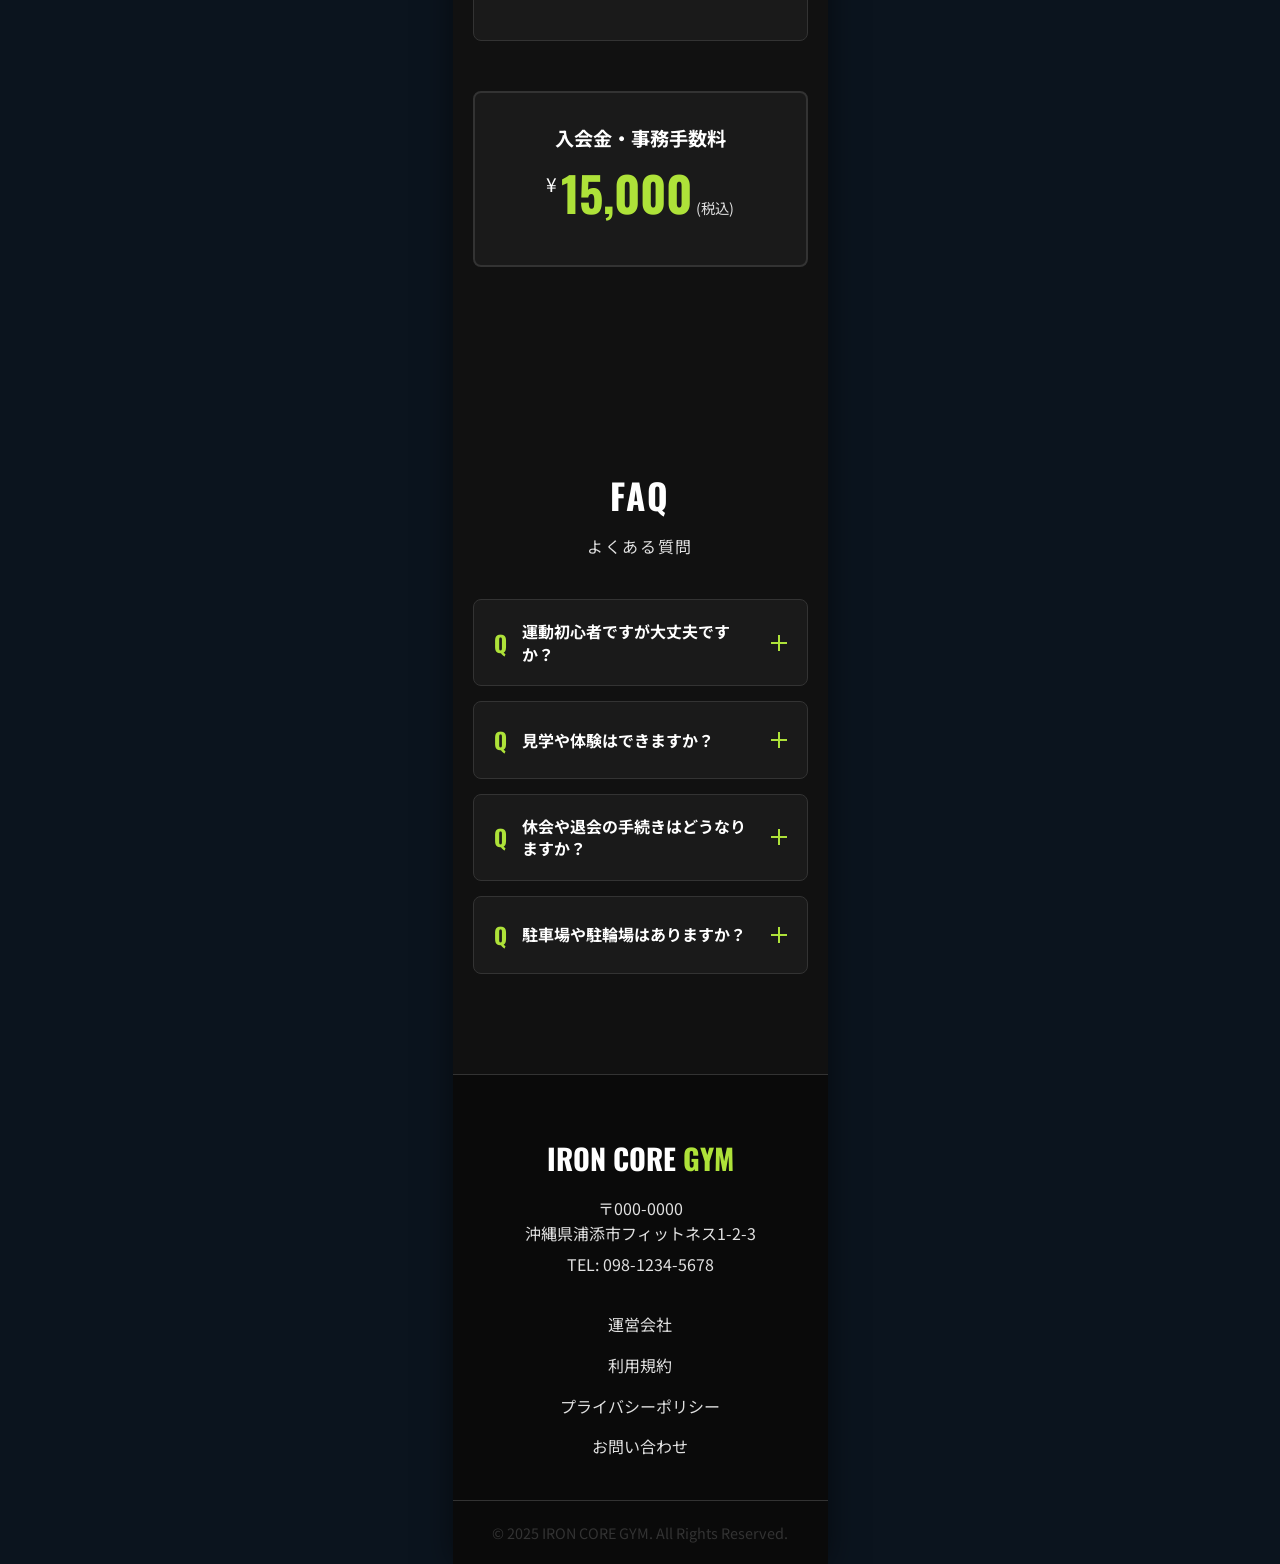
==== commit 5fbc7deb: "Update index.html" ====
--- a/index.html
+++ b/index.html
@@ -16,7 +16,7 @@
         <!-- Hero Section -->
         <section class="hero">
             <div class="hero__bg">
-                <img src="images/gym-fv.svg" alt="Iron Core Gym">
+                <img src="images/gym-fv.webp" alt="Iron Core Gym">
             </div>
             <img src="images/fv-br-right.svg" alt="" class="hero__image-top-right">
             <div class="hero__content">
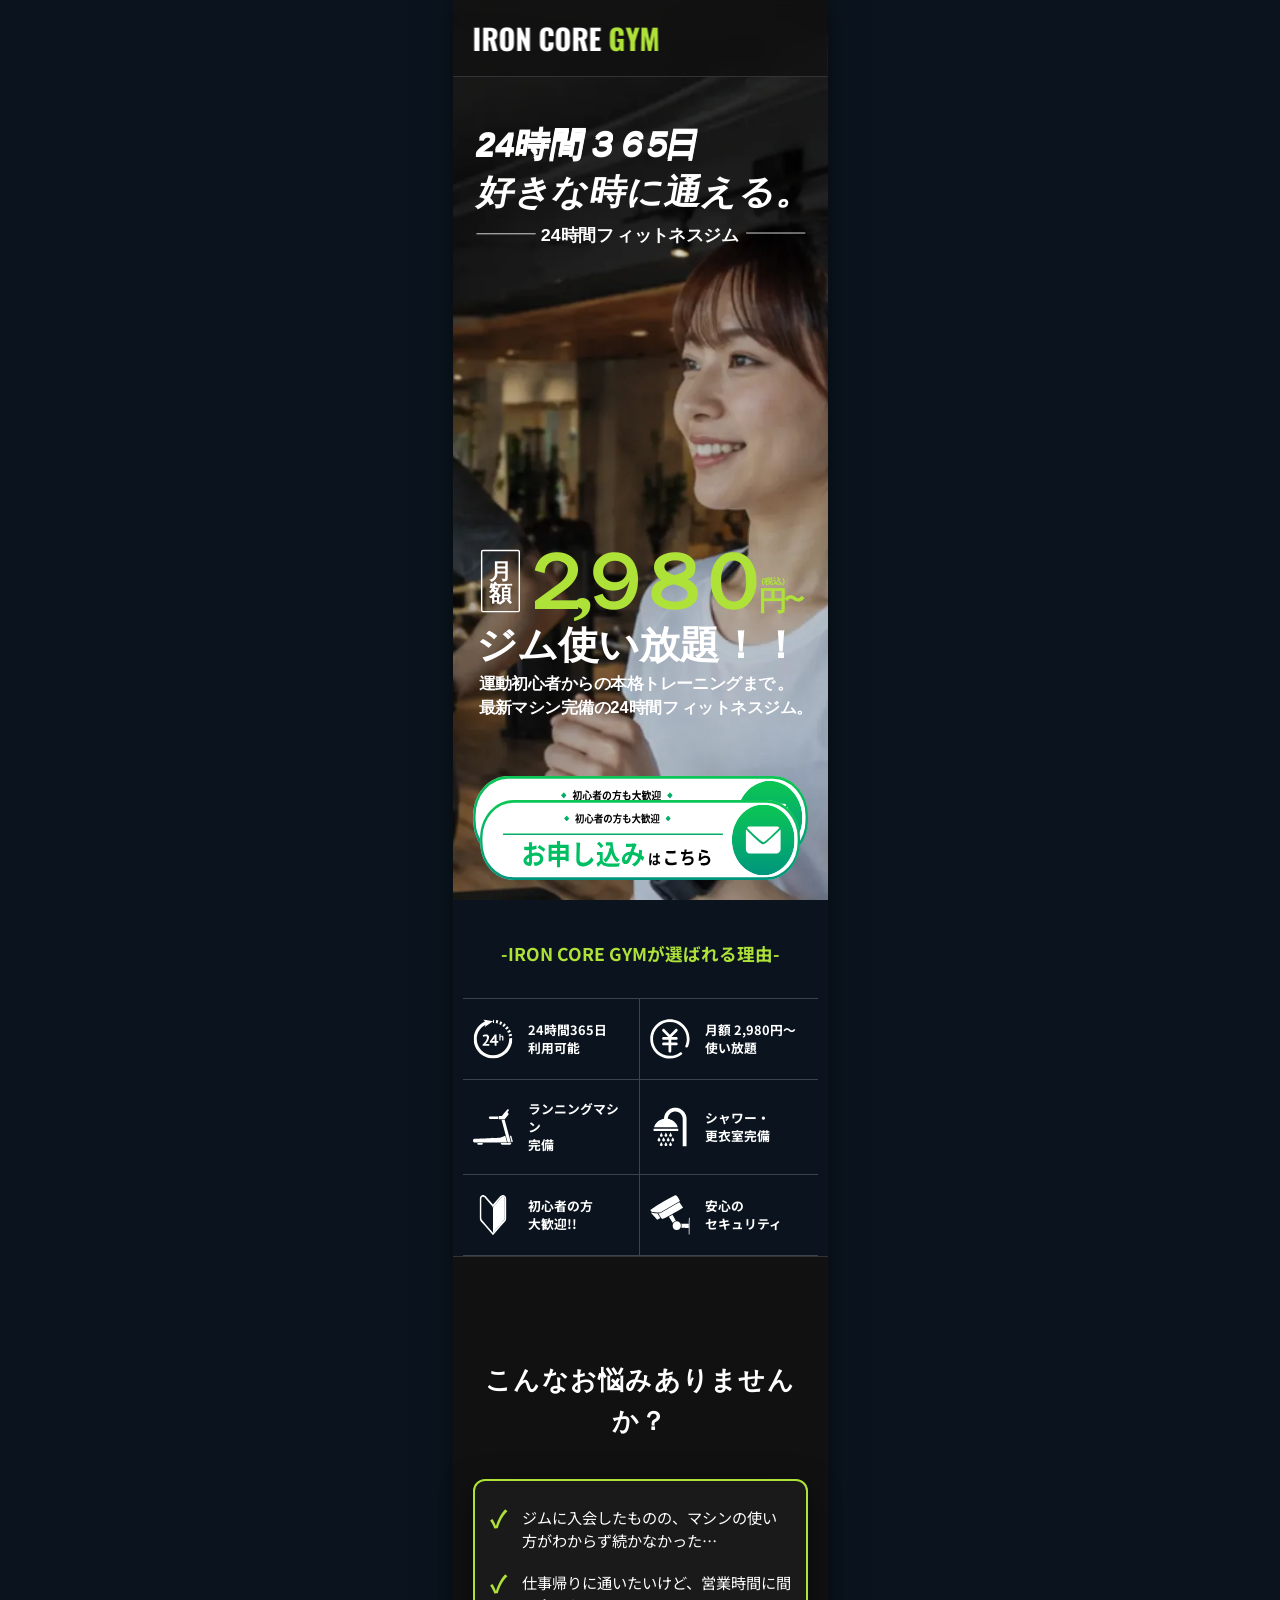
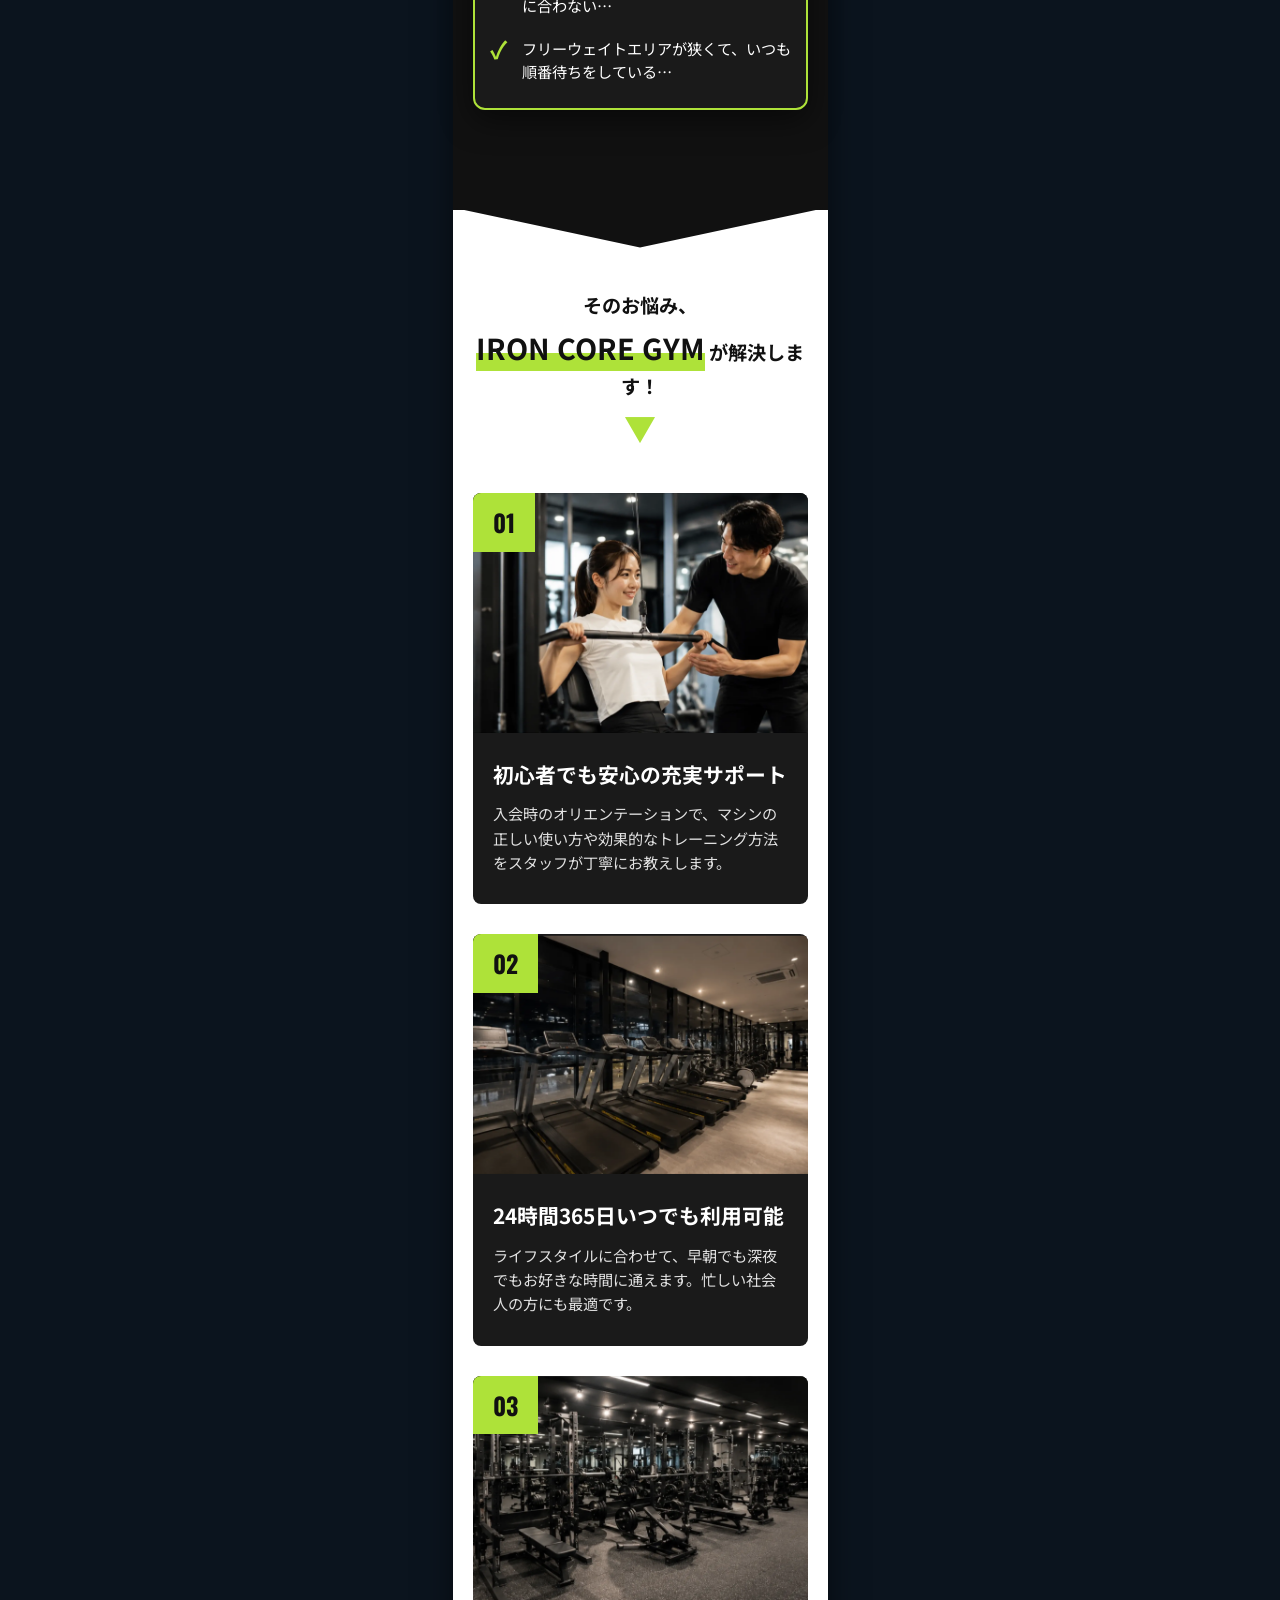
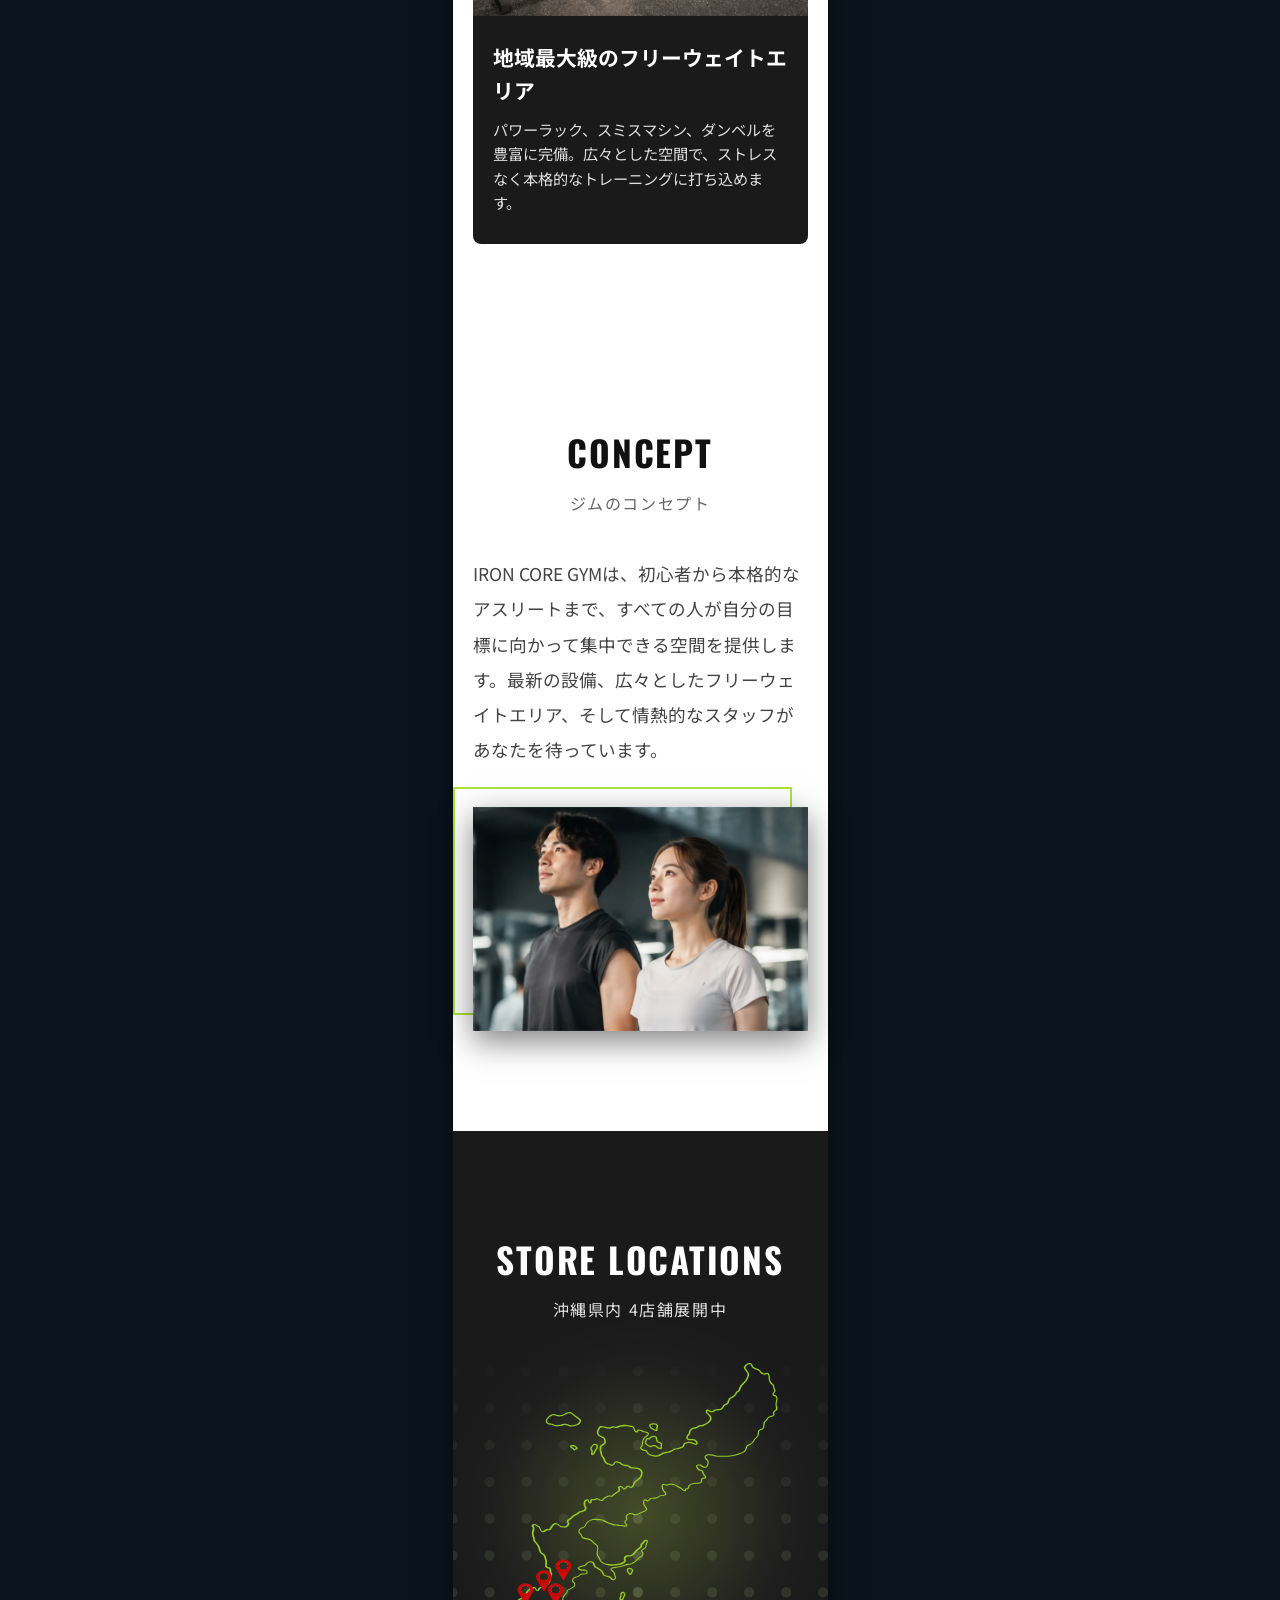
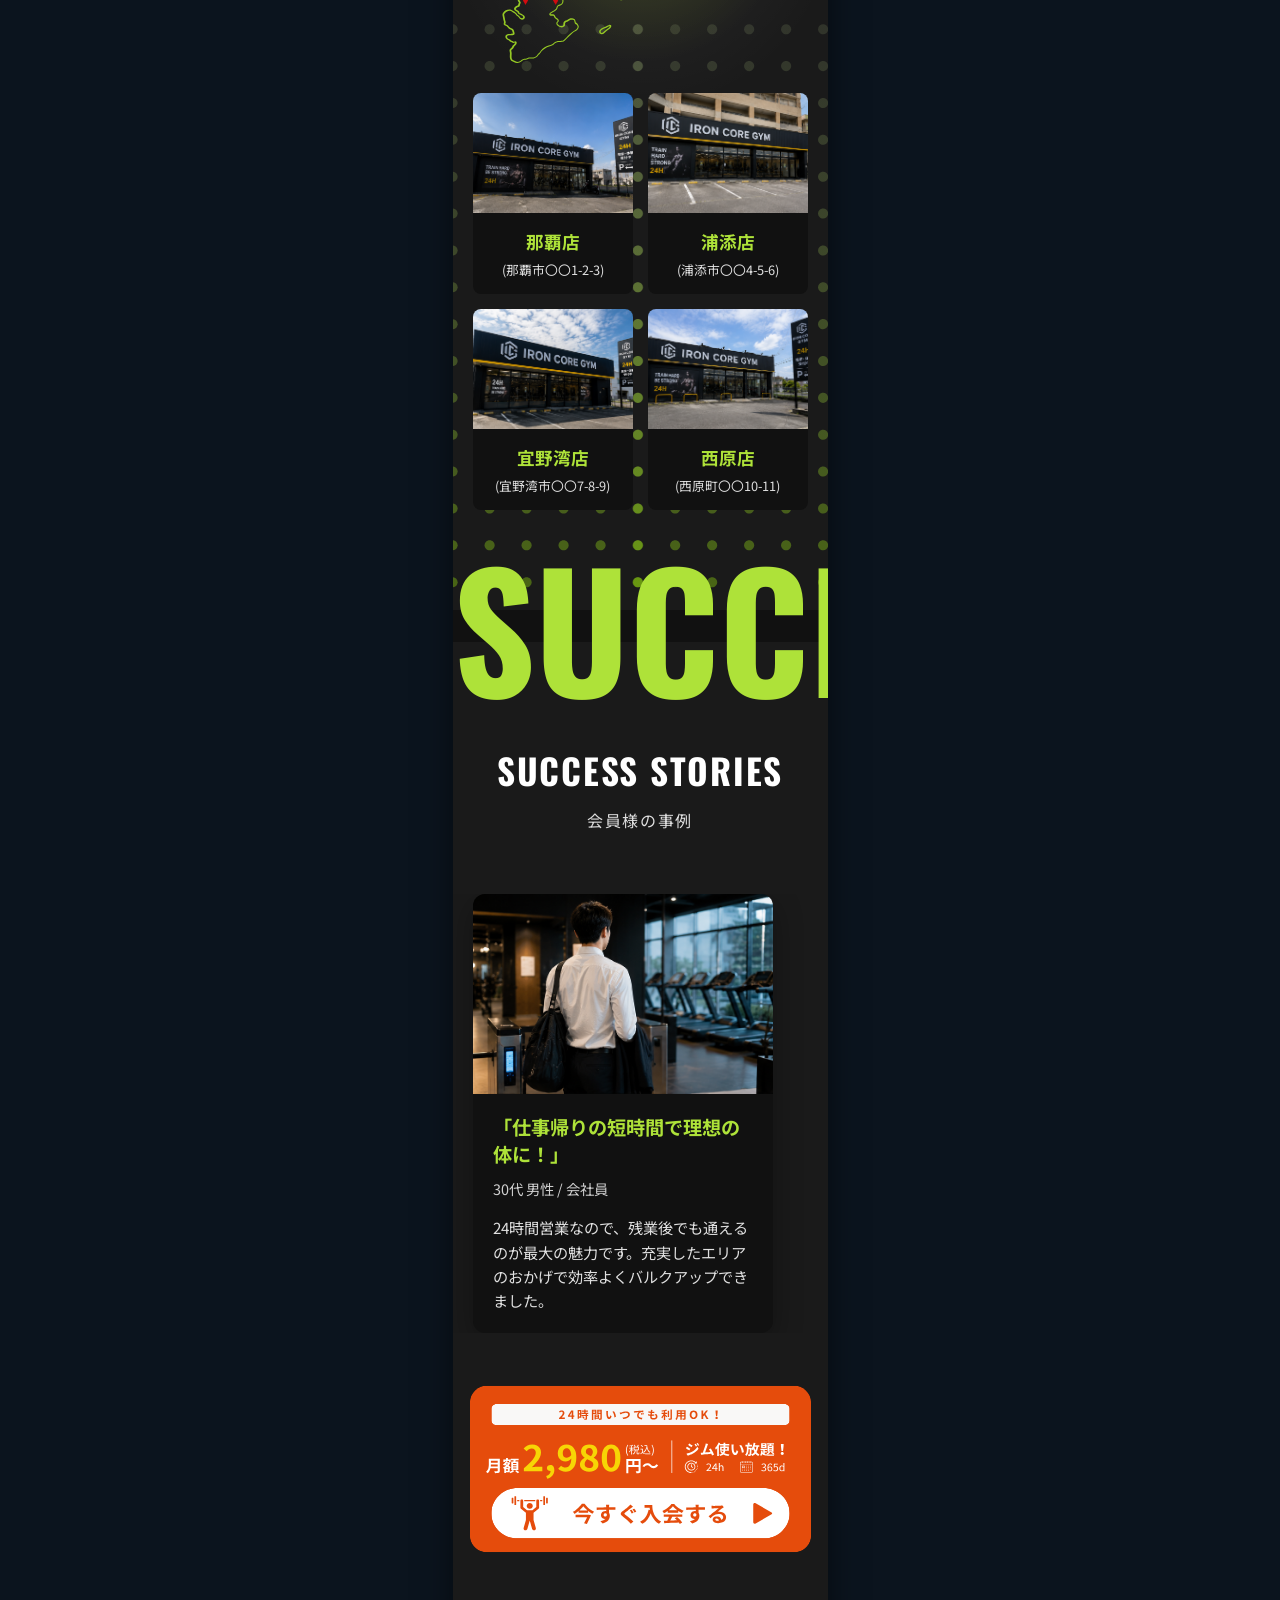
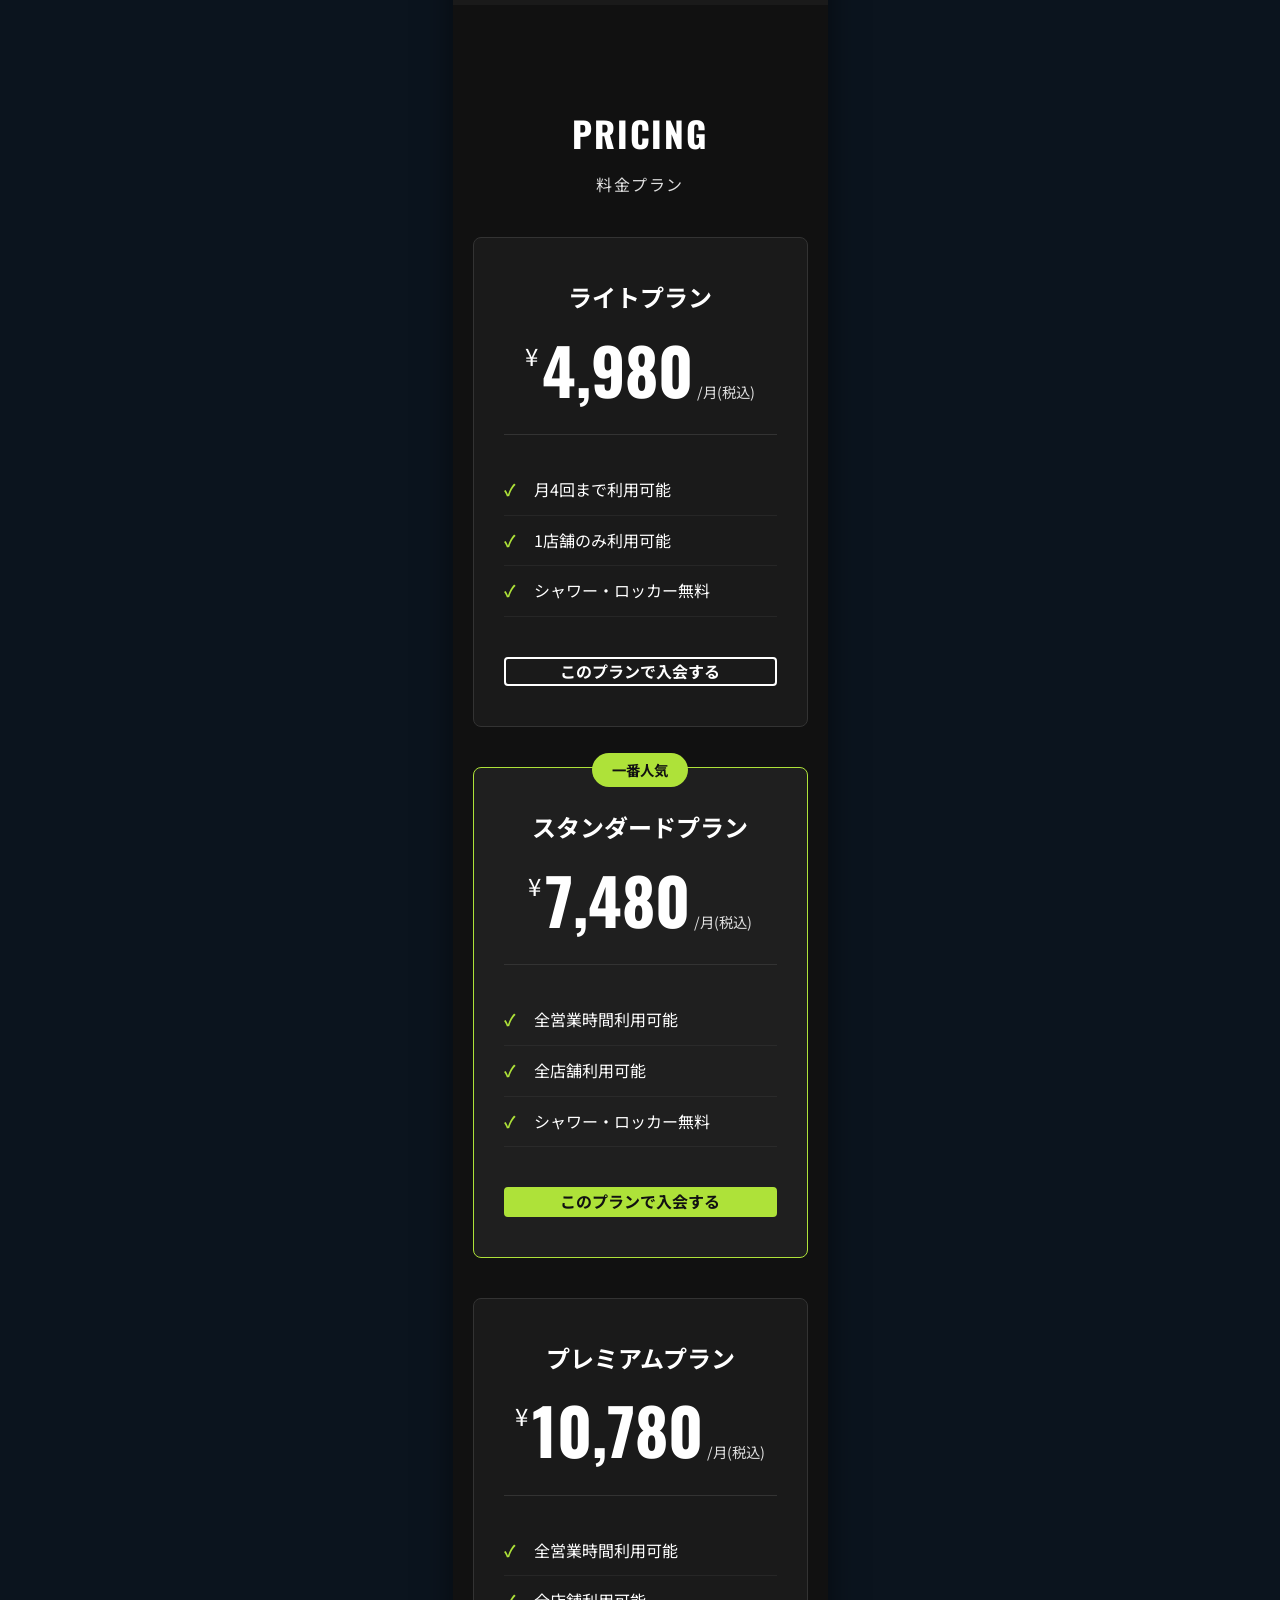
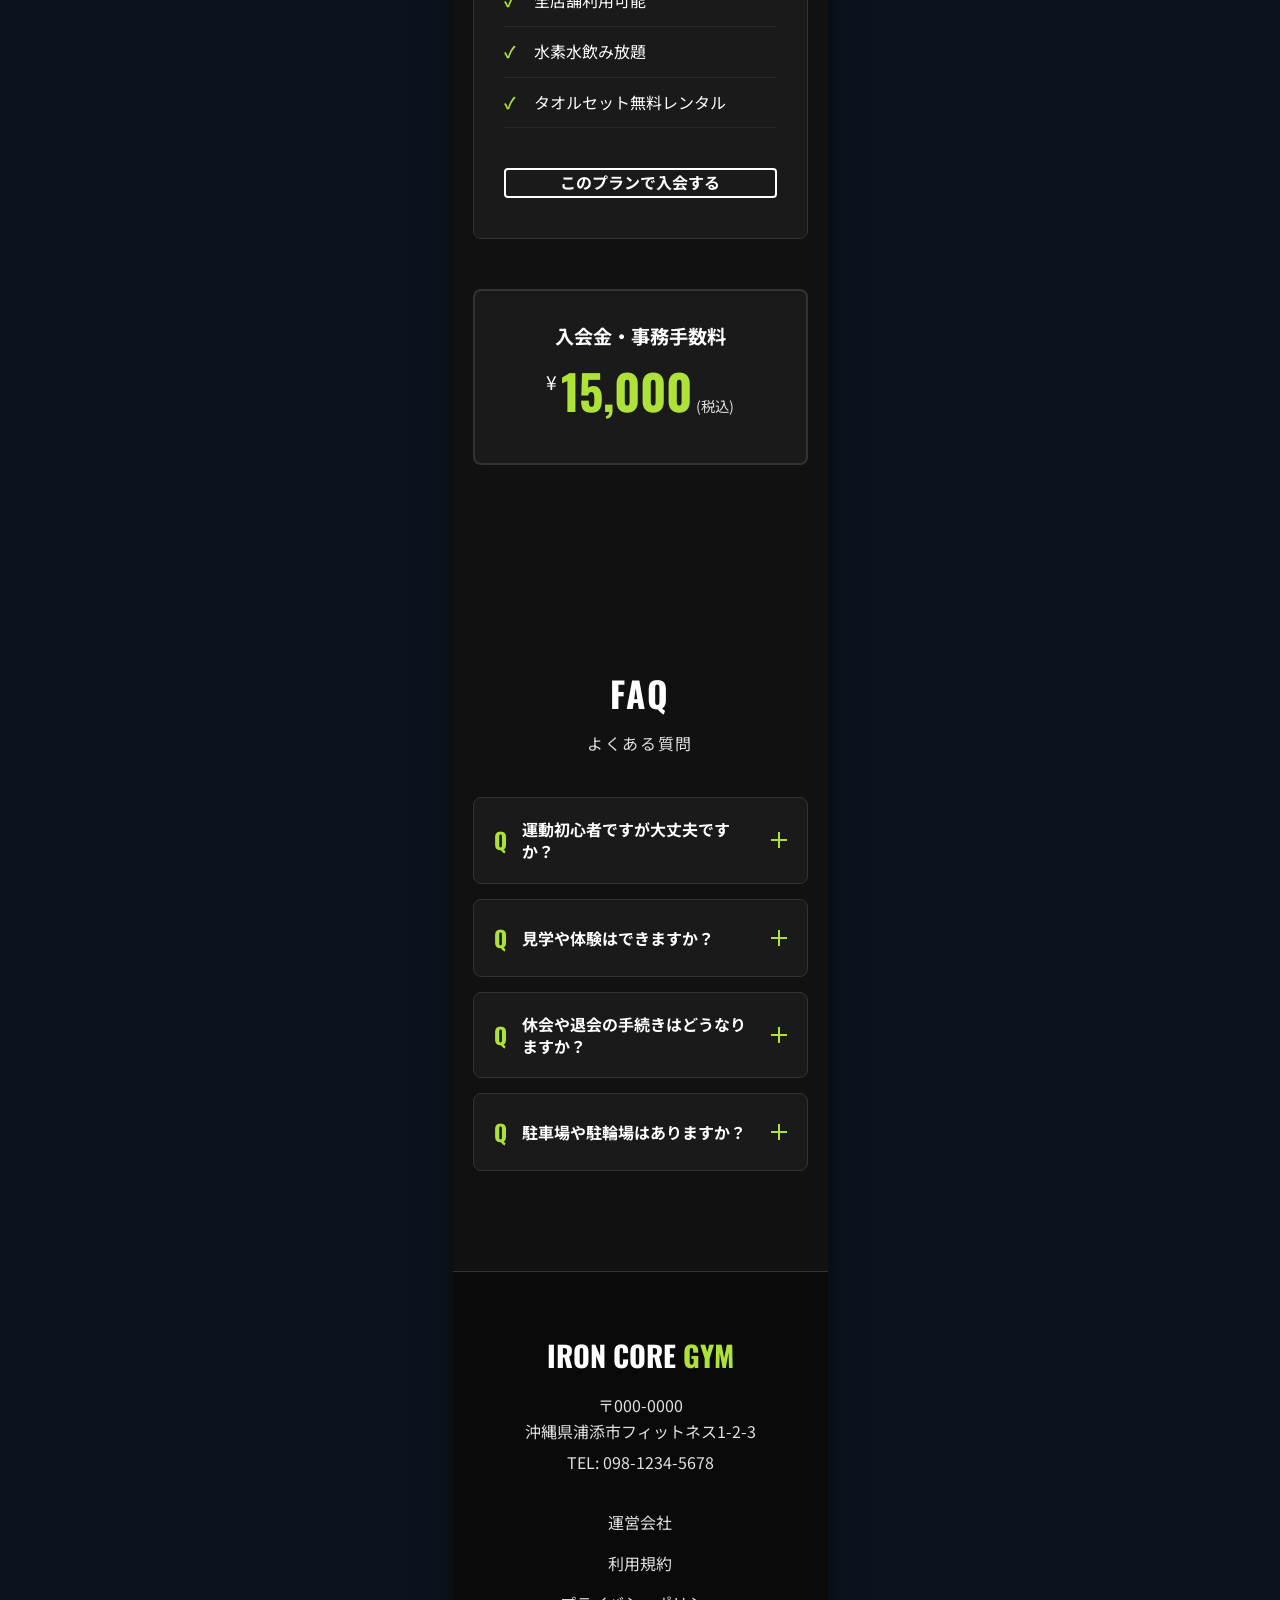
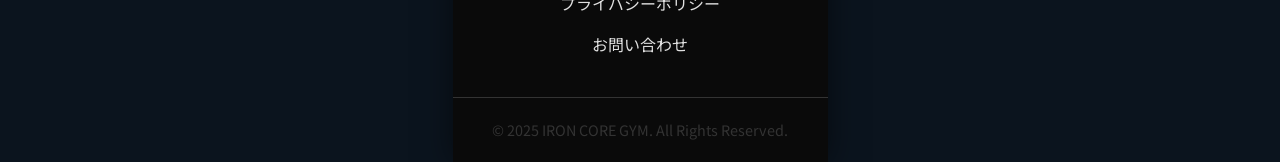
==== commit 825da1ce: "Update index.html" ====
--- a/index.html
+++ b/index.html
@@ -103,7 +103,7 @@
                 <div class="solutions__list">
                     <div class="feature-card">
                         <div class="feature-card__image-wrapper">
-                            <img src="images/feature01.webP" alt="Support" class="feature-card__image">
+                            <img src="images/feature01.webp" alt="Support" class="feature-card__image">
                             <div class="feature-card__number">01</div>
                         </div>
                         <h3 class="feature-card__title">初心者でも安心の充実サポート</h3>
@@ -111,7 +111,7 @@
                     </div>
                     <div class="feature-card">
                         <div class="feature-card__image-wrapper">
-                            <img src="images/feature02.webP" alt="24/7 Access" class="feature-card__image">
+                            <img src="images/feature02.webp" alt="24/7 Access" class="feature-card__image">
                             <div class="feature-card__number">02</div>
                         </div>
                         <h3 class="feature-card__title">24時間365日いつでも利用可能</h3>
@@ -119,7 +119,7 @@
                     </div>
                     <div class="feature-card">
                         <div class="feature-card__image-wrapper">
-                            <img src="images/feature03.webP" alt="Spacious Area" class="feature-card__image">
+                            <img src="images/feature03.webp" alt="Spacious Area" class="feature-card__image">
                             <div class="feature-card__number">03</div>
                         </div>
                         <h3 class="feature-card__title">地域最大級のフリーウェイトエリア</h3>
@@ -139,7 +139,7 @@
                     </p>
                 </div>
                 <div class="concept__image">
-                    <img src="images/concept.webP" alt="Gym Workout">
+                    <img src="images/concept.webp" alt="Gym Workout">
                 </div>
             </div>
         </section>
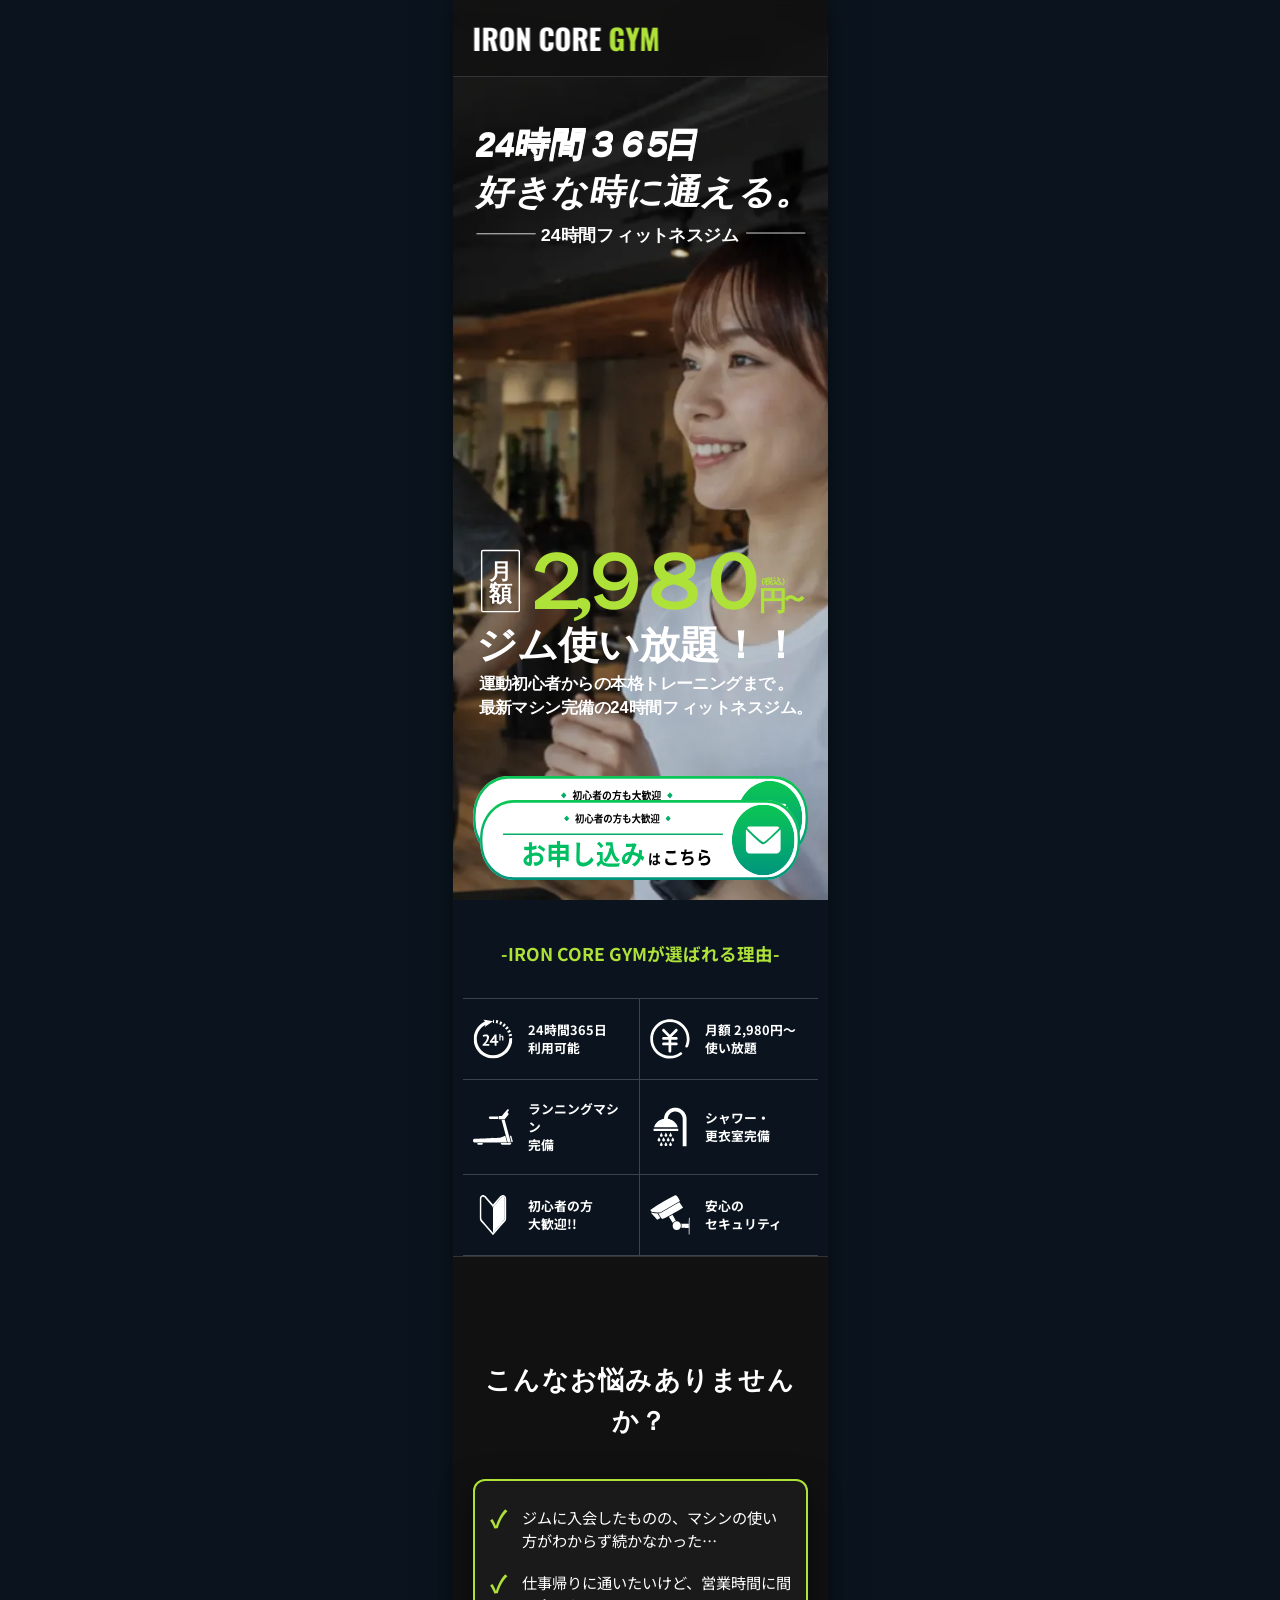
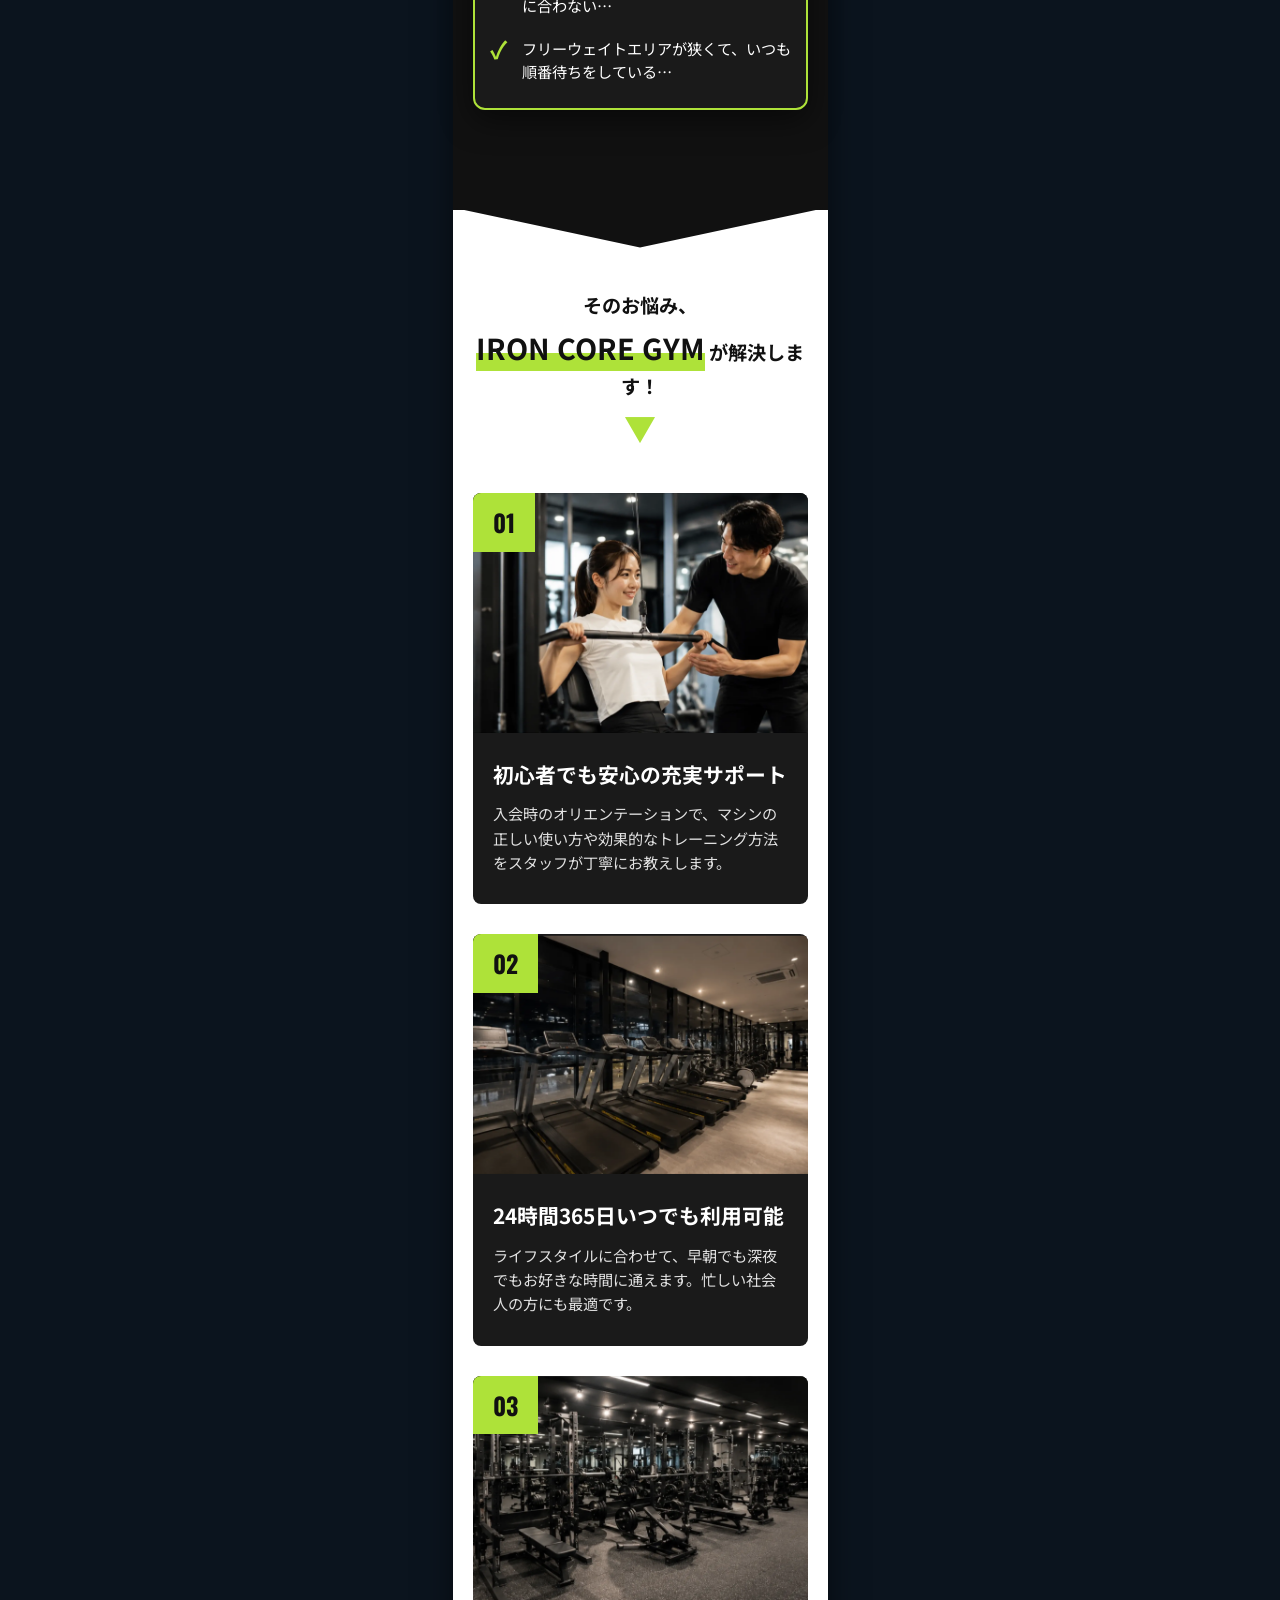
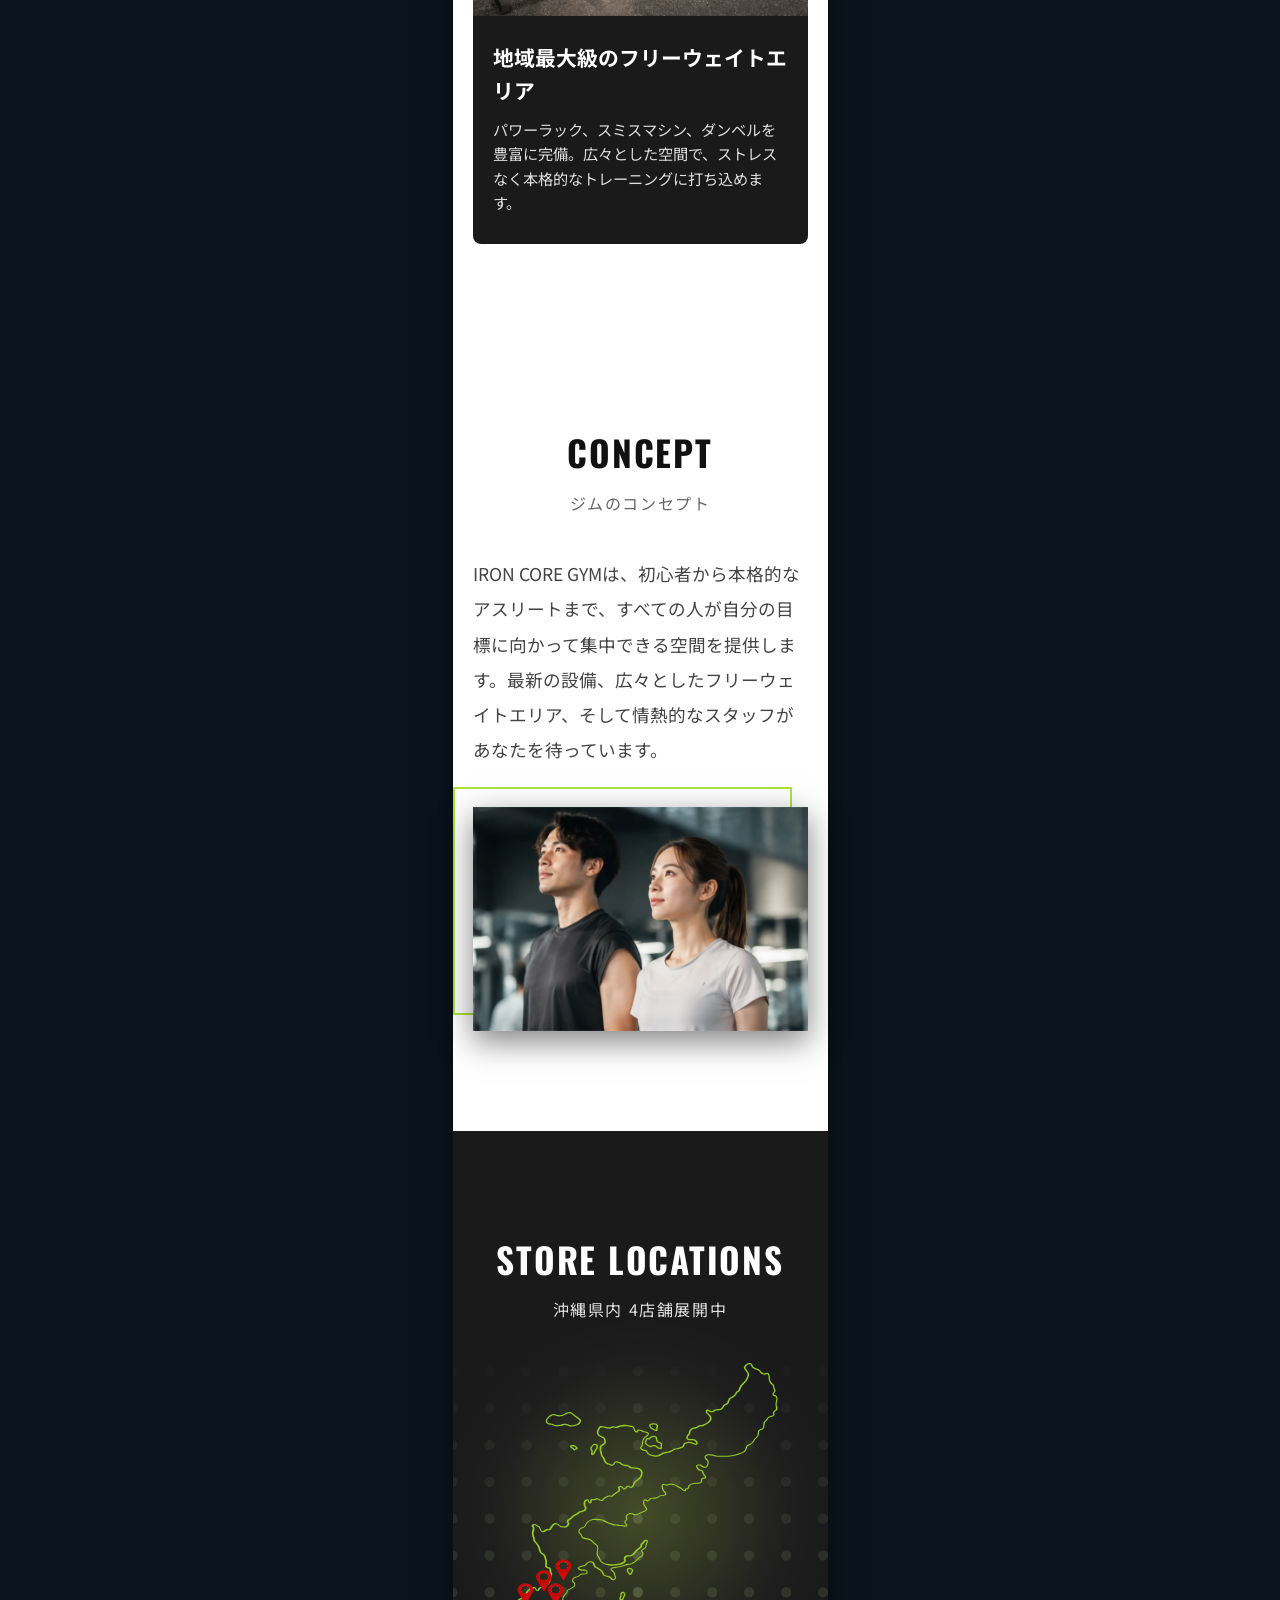
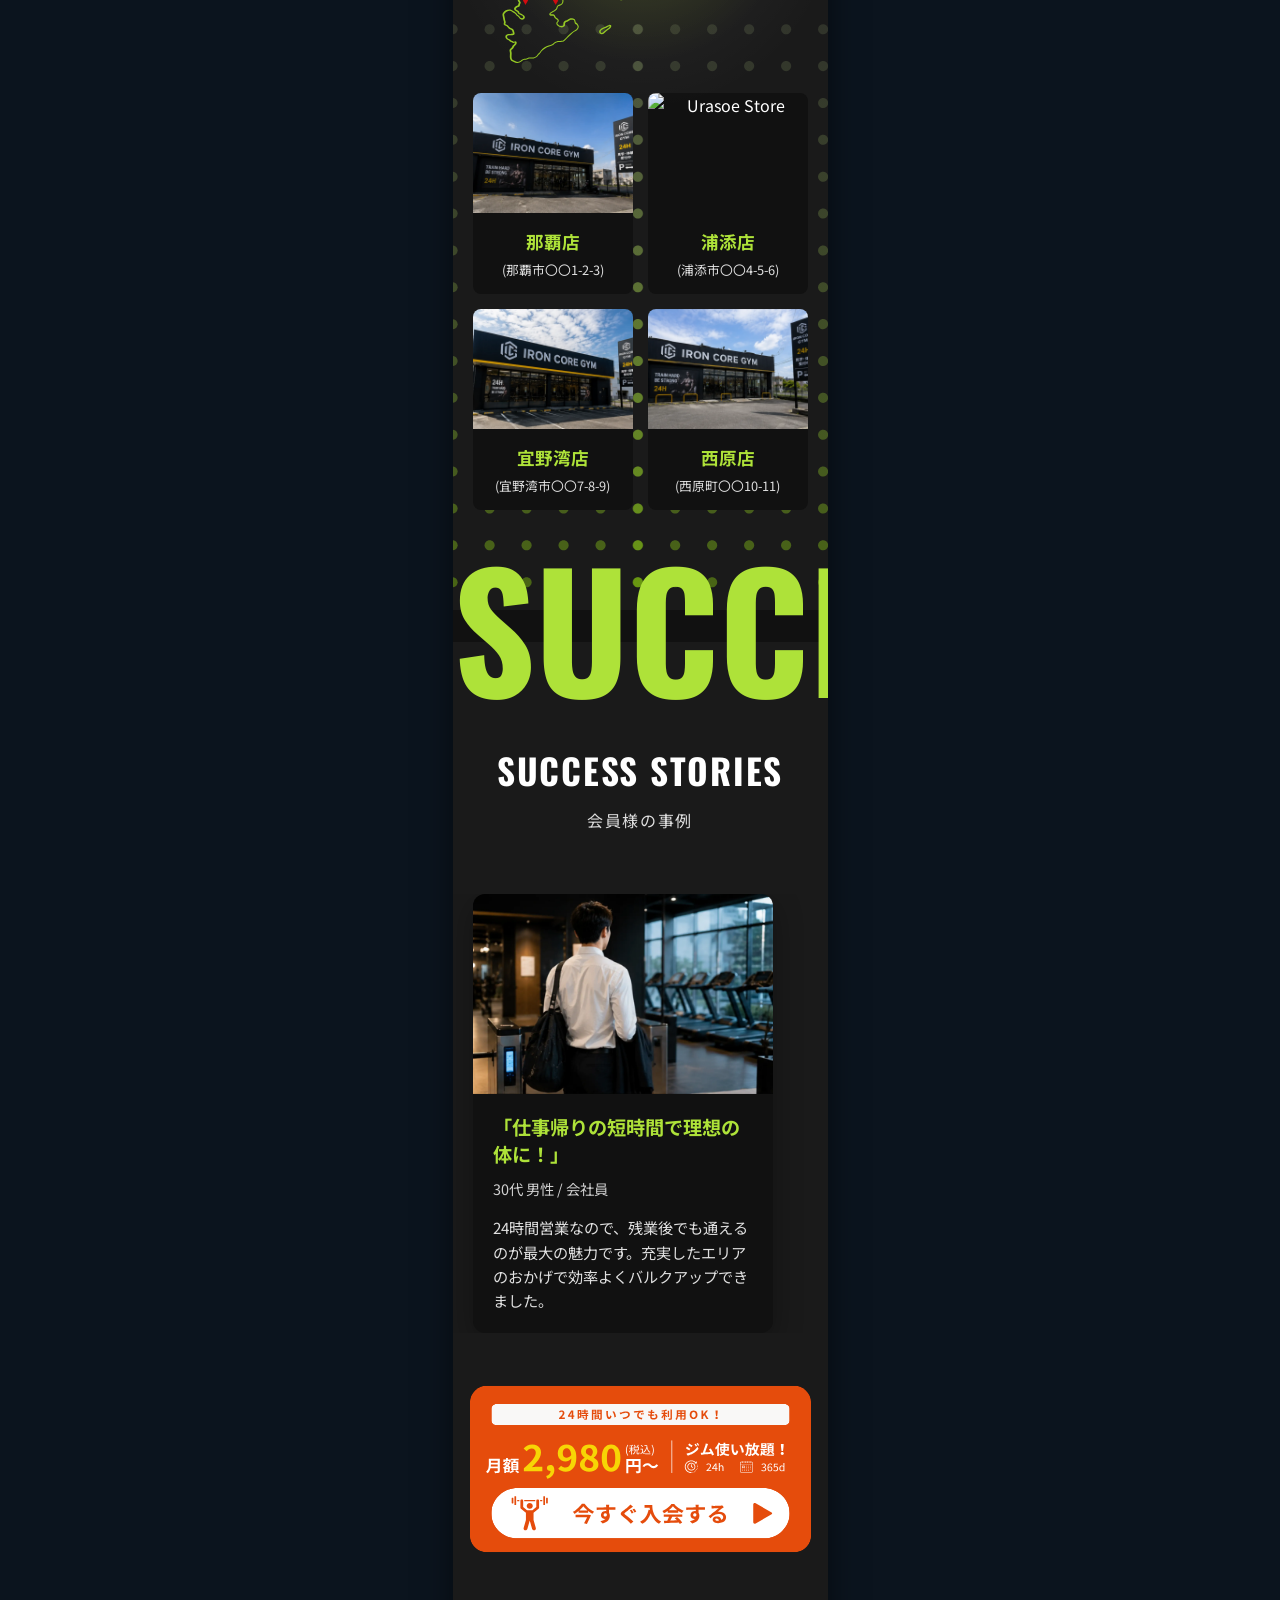
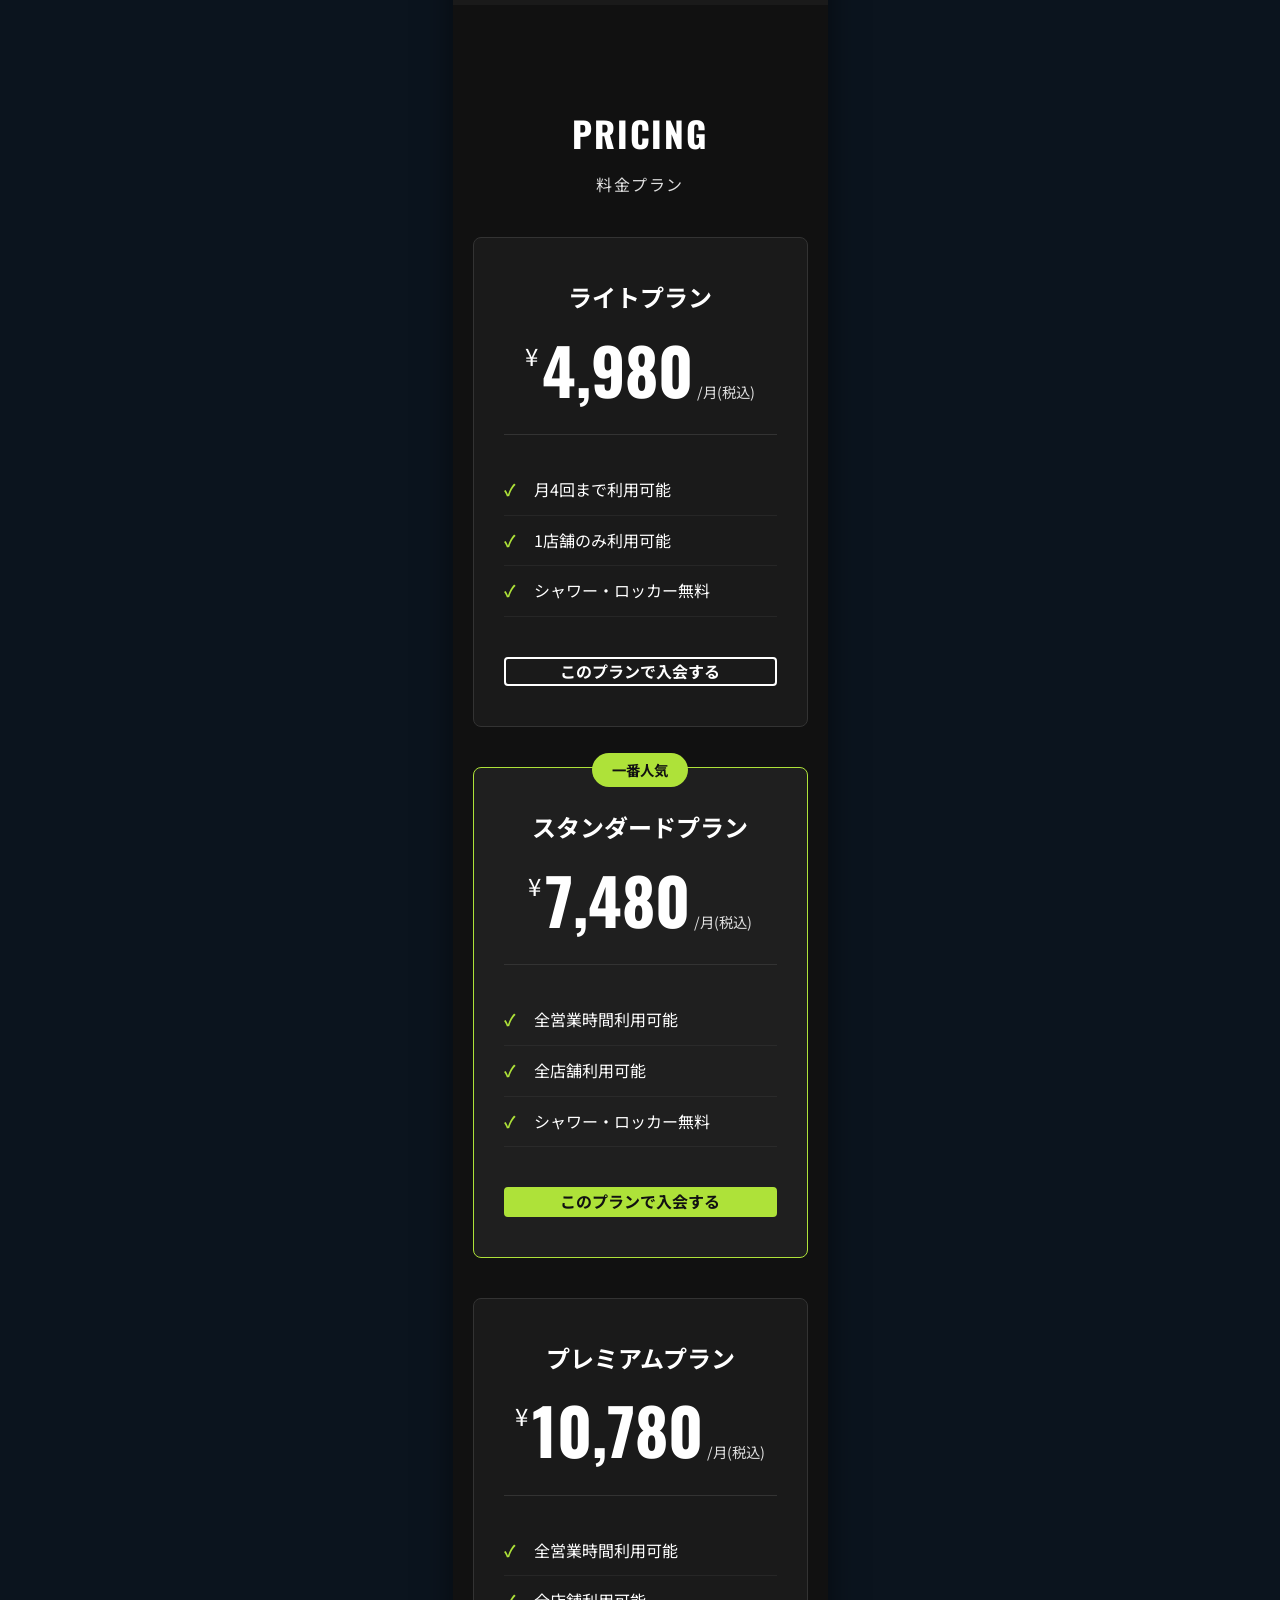
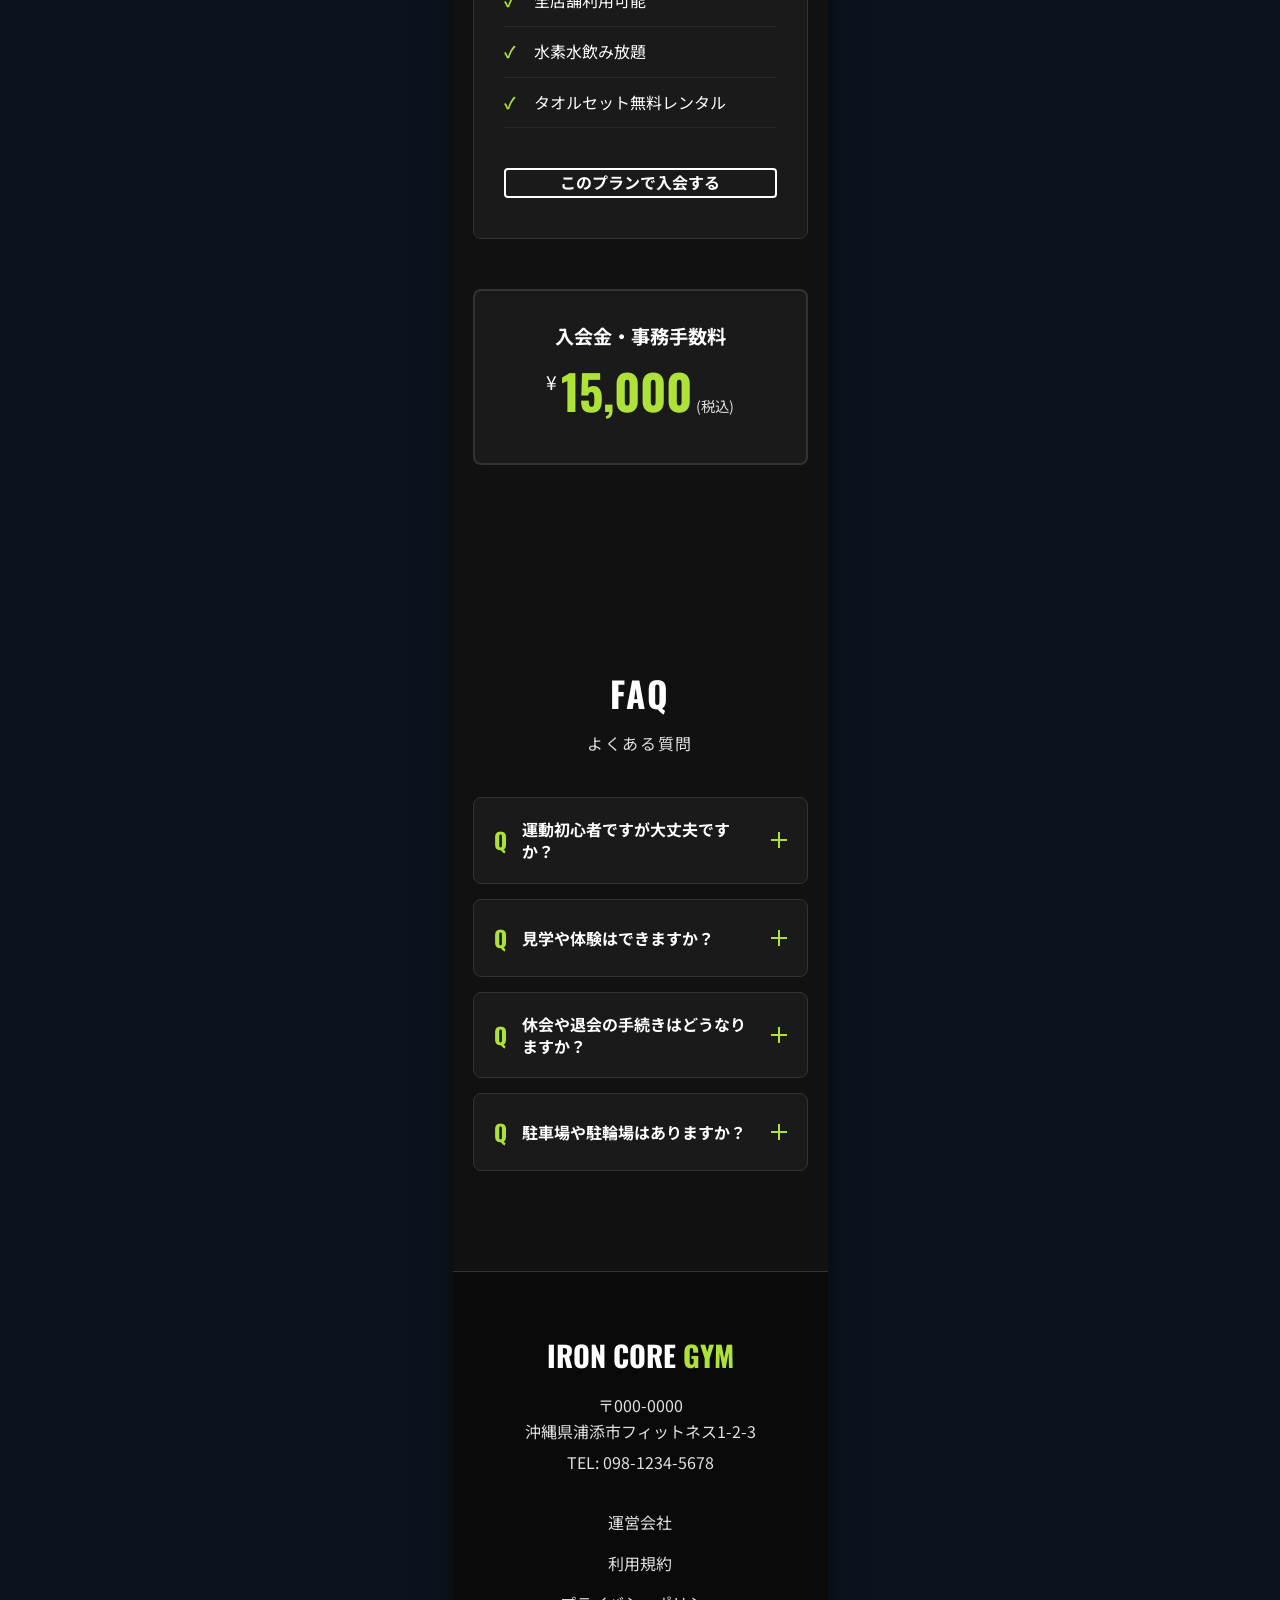
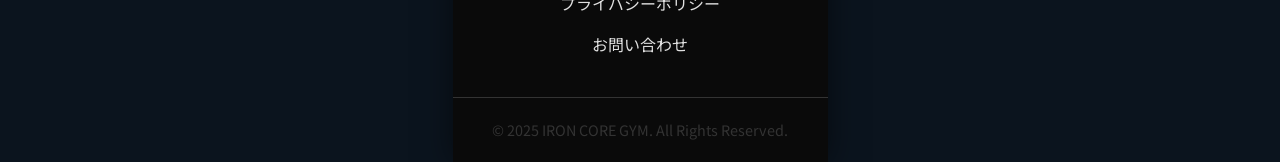
==== commit e346e4c5: "Update index.html" ====
--- a/index.html
+++ b/index.html
@@ -152,7 +152,7 @@
                     <div class="locations__list">
                         <div class="location-card">
                             <div class="location-card__image">
-                                <img src="images/naha-store.svg" alt="Naha Store">
+                                <img src="images/naha-store.webp" alt="Naha Store">
                             </div>
                             <div class="location-card__content">
                                 <h3 class="location-card__title">那覇店</h3>
@@ -161,7 +161,7 @@
                         </div>
                         <div class="location-card">
                             <div class="location-card__image">
-                                <img src="images/urasoe-store.svg" alt="Urasoe Store">
+                                <img src="images/urasoe-store.web" alt="Urasoe Store">
                             </div>
                             <div class="location-card__content">
                                 <h3 class="location-card__title">浦添店</h3>
@@ -170,7 +170,7 @@
                         </div>
                         <div class="location-card">
                             <div class="location-card__image">
-                                <img src="images/ginowan-store.svg" alt="Ginowan Store">
+                                <img src="images/ginowan-store.webp" alt="Ginowan Store">
                             </div>
                             <div class="location-card__content">
                                 <h3 class="location-card__title">宜野湾店</h3>
@@ -179,7 +179,7 @@
                         </div>
                         <div class="location-card">
                             <div class="location-card__image">
-                                <img src="images/nishihara-store.svg" alt="Nishihara Store">
+                                <img src="images/nishihara-store.webp" alt="Nishihara Store">
                             </div>
                             <div class="location-card__content">
                                 <h3 class="location-card__title">西原店</h3>
@@ -211,7 +211,7 @@
                 <div class="cases-slider__track">
                     <!-- Set 1 (8 cards) -->
                     <div class="case-card">
-                        <div class="case-card__image"><img src="images/features-card01.svg" alt="30代 男性 / 会社員"></div>
+                        <div class="case-card__image"><img src="images/features-card01.webp" alt="30代 男性 / 会社員"></div>
                         <div class="case-card__content">
                             <h3 class="case-card__title">「仕事帰りの短時間で理想の体に！」</h3>
                             <p class="case-card__profile">30代 男性 / 会社員</p>
@@ -219,7 +219,7 @@
                         </div>
                     </div>
                     <div class="case-card">
-                        <div class="case-card__image"><img src="images/features-card02.svg" alt="20代 女性 / 学生"></div>
+                        <div class="case-card__image"><img src="images/features-card02.webp" alt="20代 女性 / 学生"></div>
                         <div class="case-card__content">
                             <h3 class="case-card__title">「初心者でも安心して続けられました」</h3>
                             <p class="case-card__profile">20代 女性 / 学生</p>
@@ -227,7 +227,7 @@
                         </div>
                     </div>
                     <div class="case-card">
-                        <div class="case-card__image"><img src="images/features-card03.svg" alt="40代 男性 / 経営者 "></div>
+                        <div class="case-card__image"><img src="images/features-card03.webp" alt="40代 男性 / 経営者 "></div>
                         <div class="case-card__content">
                             <h3 class="case-card__title">「出社前の朝活トレーニングが日課に」</h3>
                             <p class="case-card__profile">40代 男性 / 経営者</p>
@@ -235,7 +235,7 @@
                         </div>
                     </div>
                     <div class="case-card">
-                        <div class="case-card__image"><img src="images/features-card04.svg" alt="50代 女性 / 主婦"></div>
+                        <div class="case-card__image"><img src="images/features-card04.webp" alt="50代 女性 / 主婦"></div>
                         <div class="case-card__content">
                             <h3 class="case-card__title">「自分のペースで無理なく運動不足解消」</h3>
                             <p class="case-card__profile">50代 女性 / 主婦</p>
@@ -243,7 +243,7 @@
                         </div>
                     </div>
                     <div class="case-card">
-                        <div class="case-card__image"><img src="images/features-card01.svg" alt="20代 男性 / エンジニア"></div>
+                        <div class="case-card__image"><img src="images/features-card01.webp" alt="20代 男性 / エンジニア"></div>
                         <div class="case-card__content">
                             <h3 class="case-card__title">「待ち時間ゼロでストレスフリー！」</h3>
                             <p class="case-card__profile">20代 男性 / エンジニア</p>
@@ -251,7 +251,7 @@
                         </div>
                     </div>
                     <div class="case-card">
-                        <div class="case-card__image"><img src="images/features-card01.svg" alt="30代 女性 / デザイナー"></div>
+                        <div class="case-card__image"><img src="images/features-card01.webp" alt="30代 女性 / デザイナー"></div>
                         <div class="case-card__content">
                             <h3 class="case-card__title">「女性一人でも通いやすい清潔なジム」</h3>
                             <p class="case-card__profile">30代 女性 / デザイナー</p>
@@ -259,7 +259,7 @@
                         </div>
                     </div>
                     <div class="case-card">
-                        <div class="case-card__image"><img src="images/features-card01.svg" alt="40代 男性 / 営業"></div>
+                        <div class="case-card__image"><img src="images/features-card01.webp" alt="40代 男性 / 営業"></div>
                         <div class="case-card__content">
                             <h3 class="case-card__title">「半年でマイナス5kgのダイエットに成功」</h3>
                             <p class="case-card__profile">40代 男性 / 営業</p>
@@ -267,7 +267,7 @@
                         </div>
                     </div>
                     <div class="case-card">
-                        <div class="case-card__image"><img src="images/features-card01.svg" alt="20代 女性 / アパレル"></div>
+                        <div class="case-card__image"><img src="images/features-card01.webp" alt="20代 女性 / アパレル"></div>
                         <div class="case-card__content">
                             <h3 class="case-card__title">「モチベーションを保ちやすい環境です」</h3>
                             <p class="case-card__profile">20代 女性 / アパレル</p>
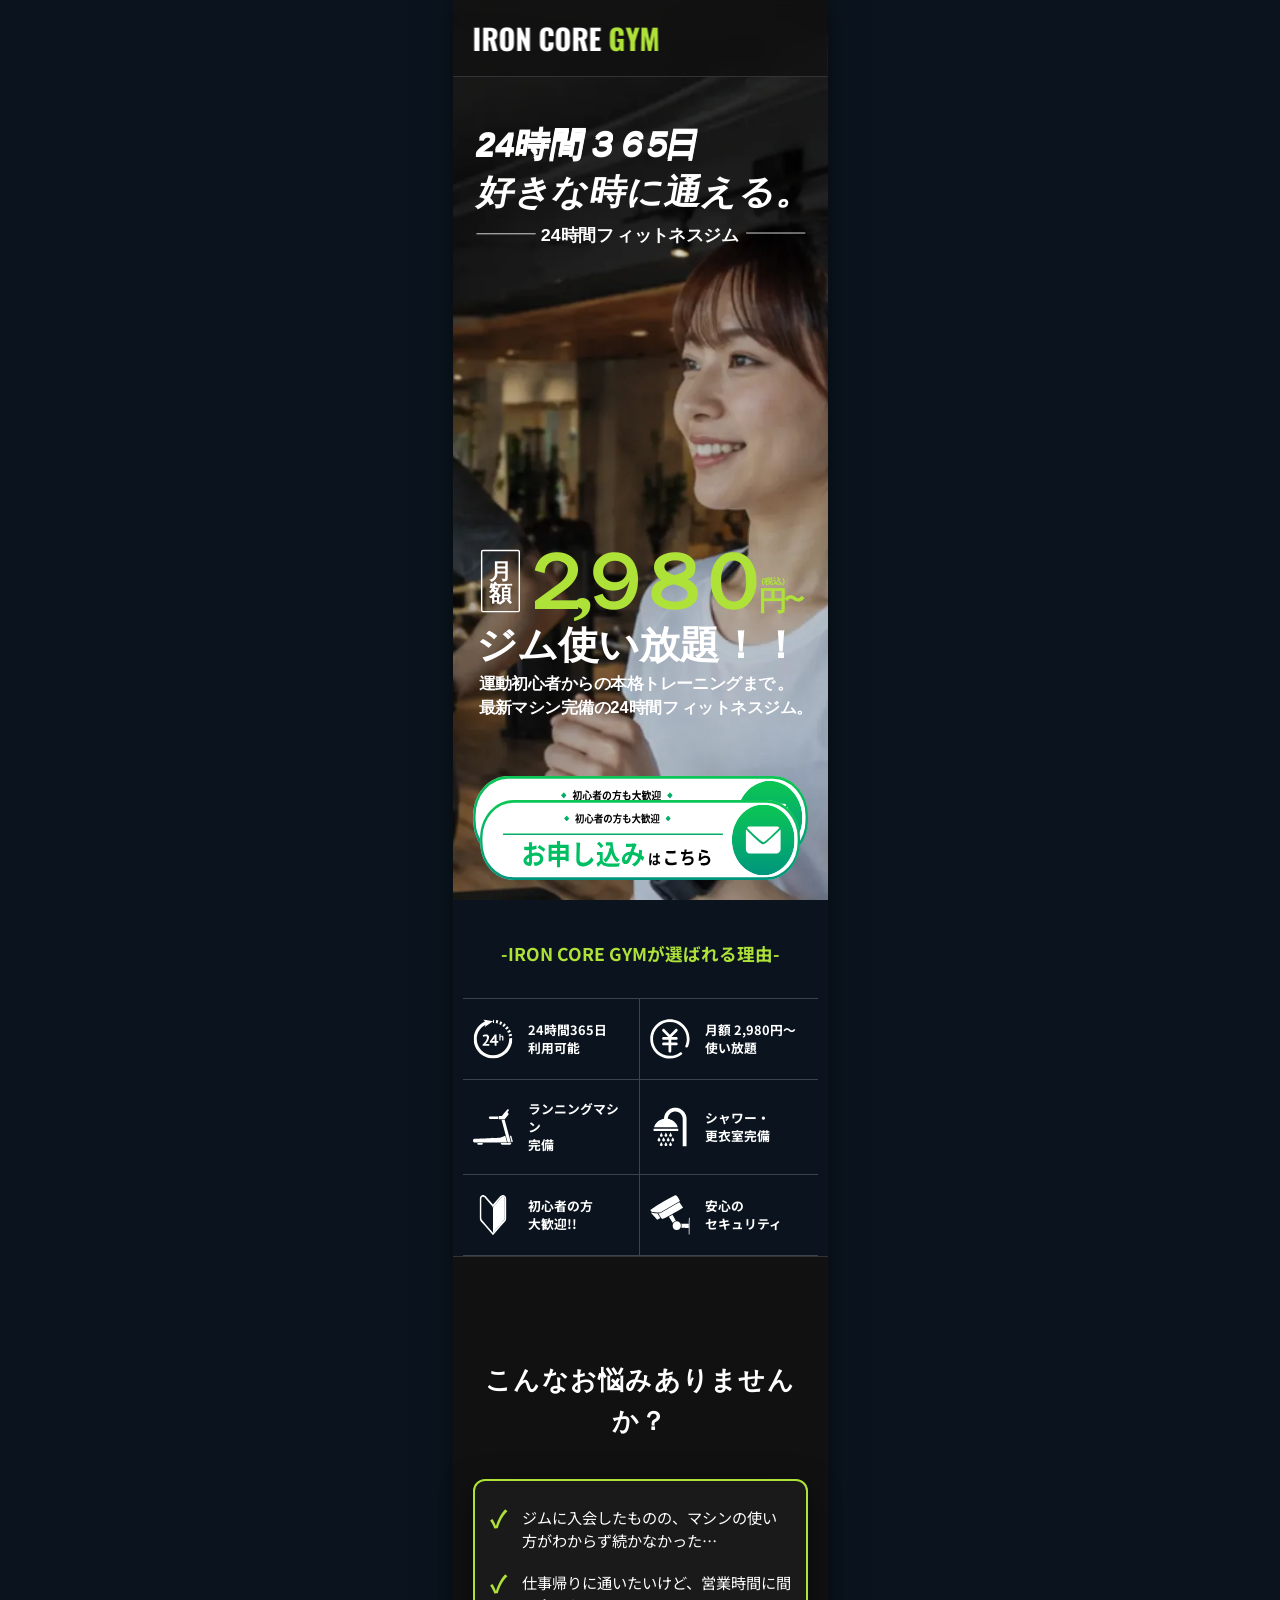
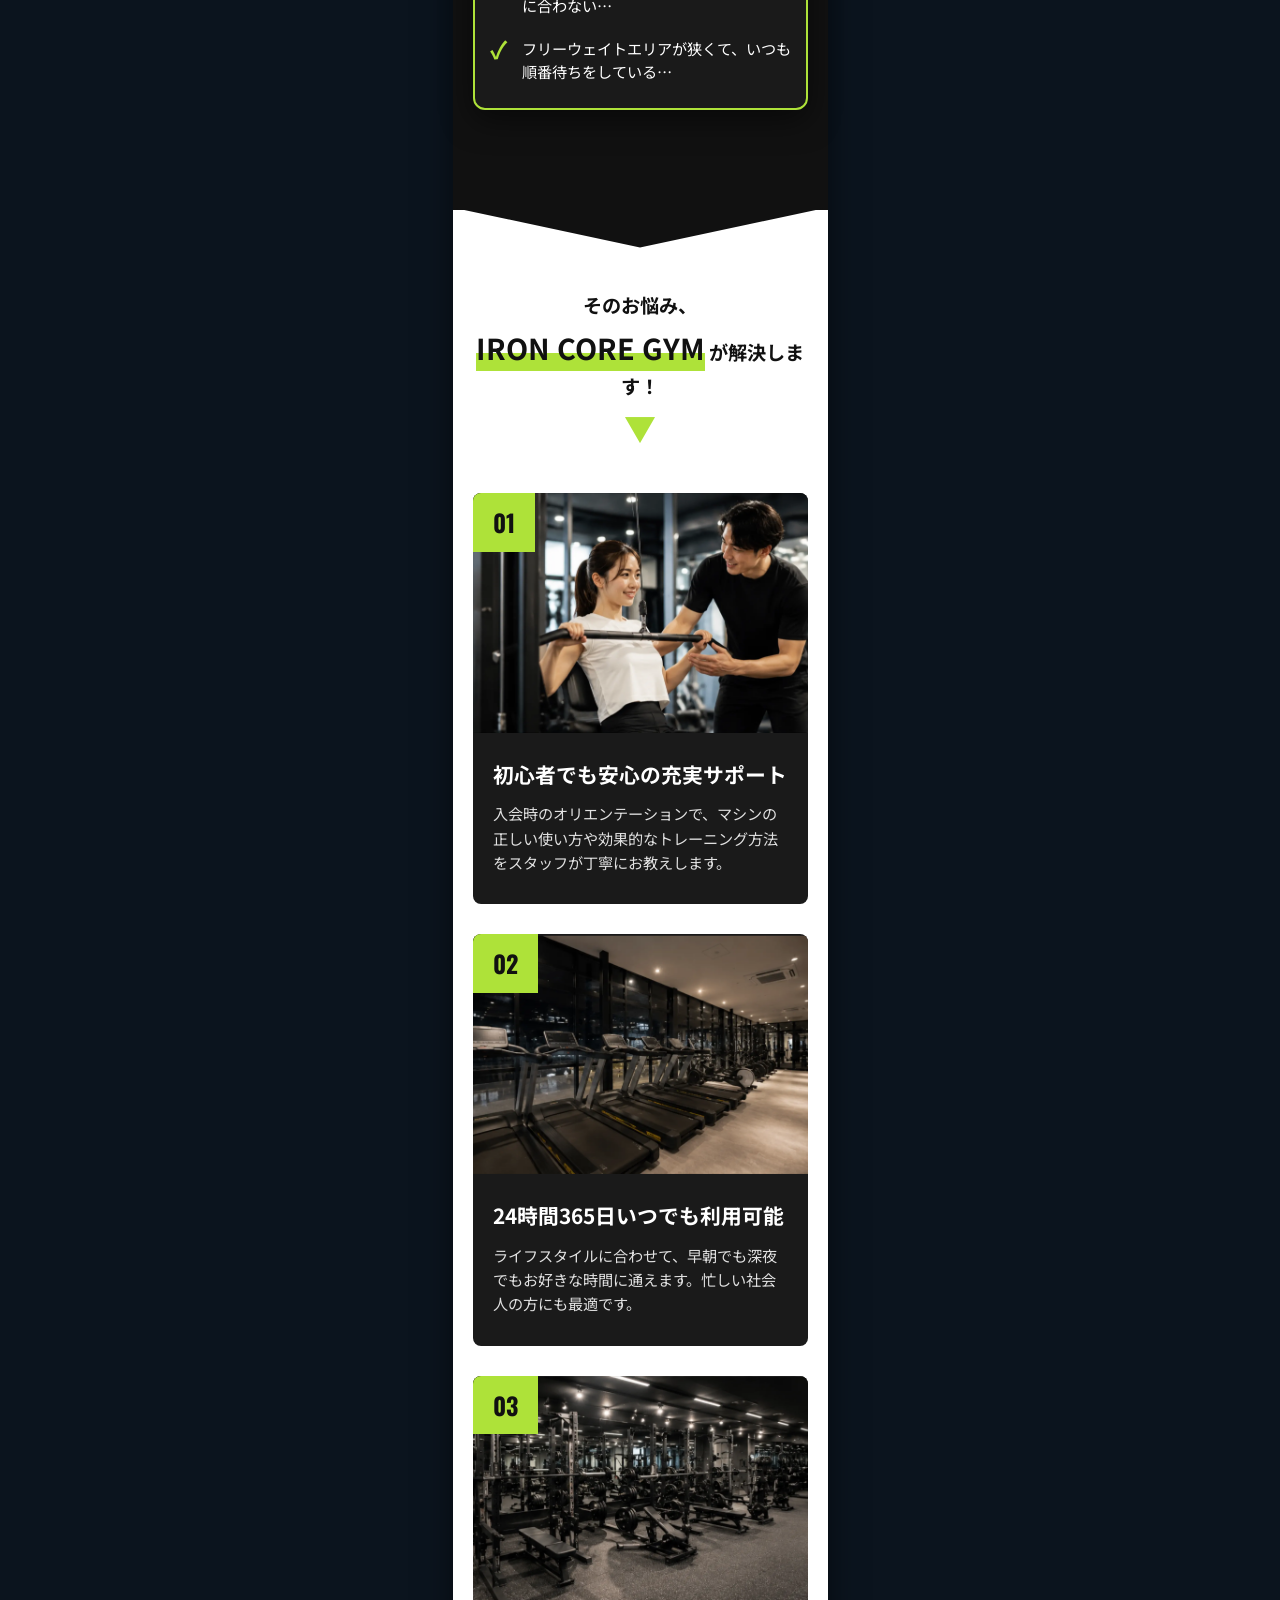
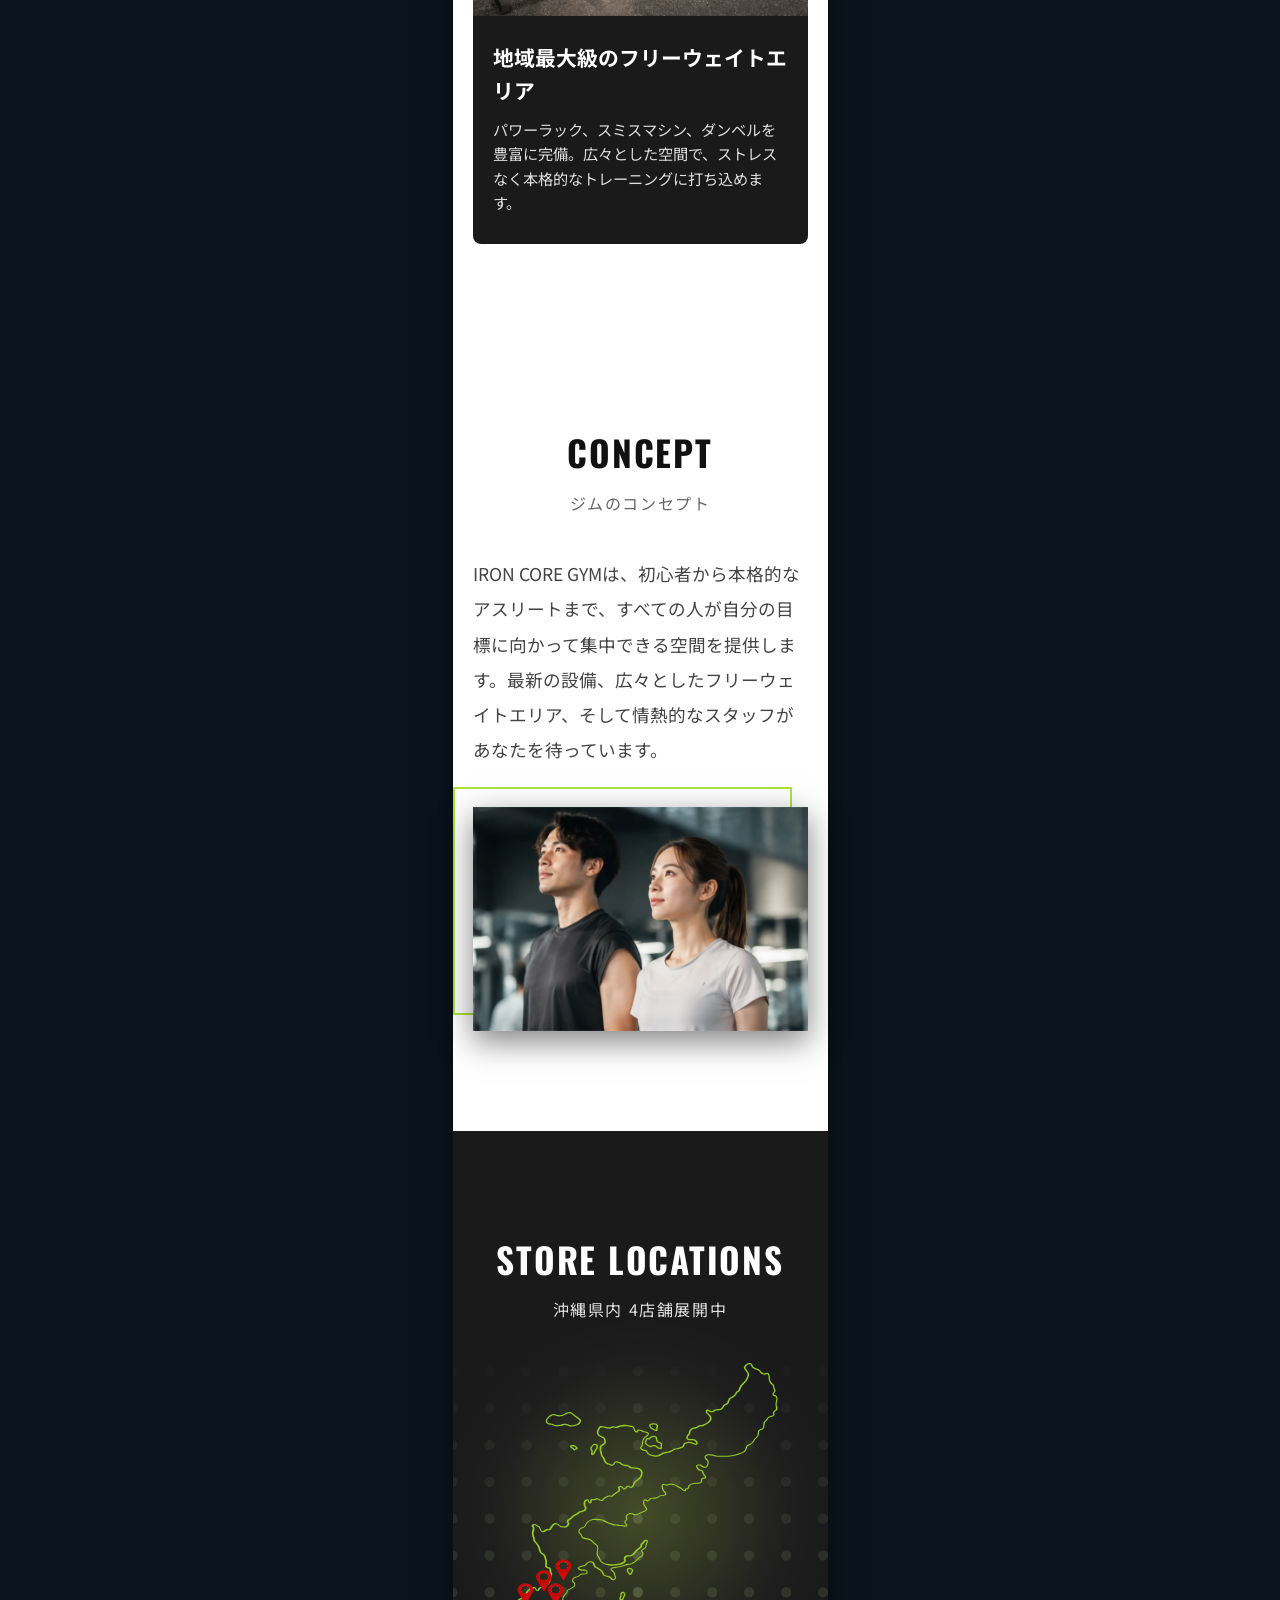
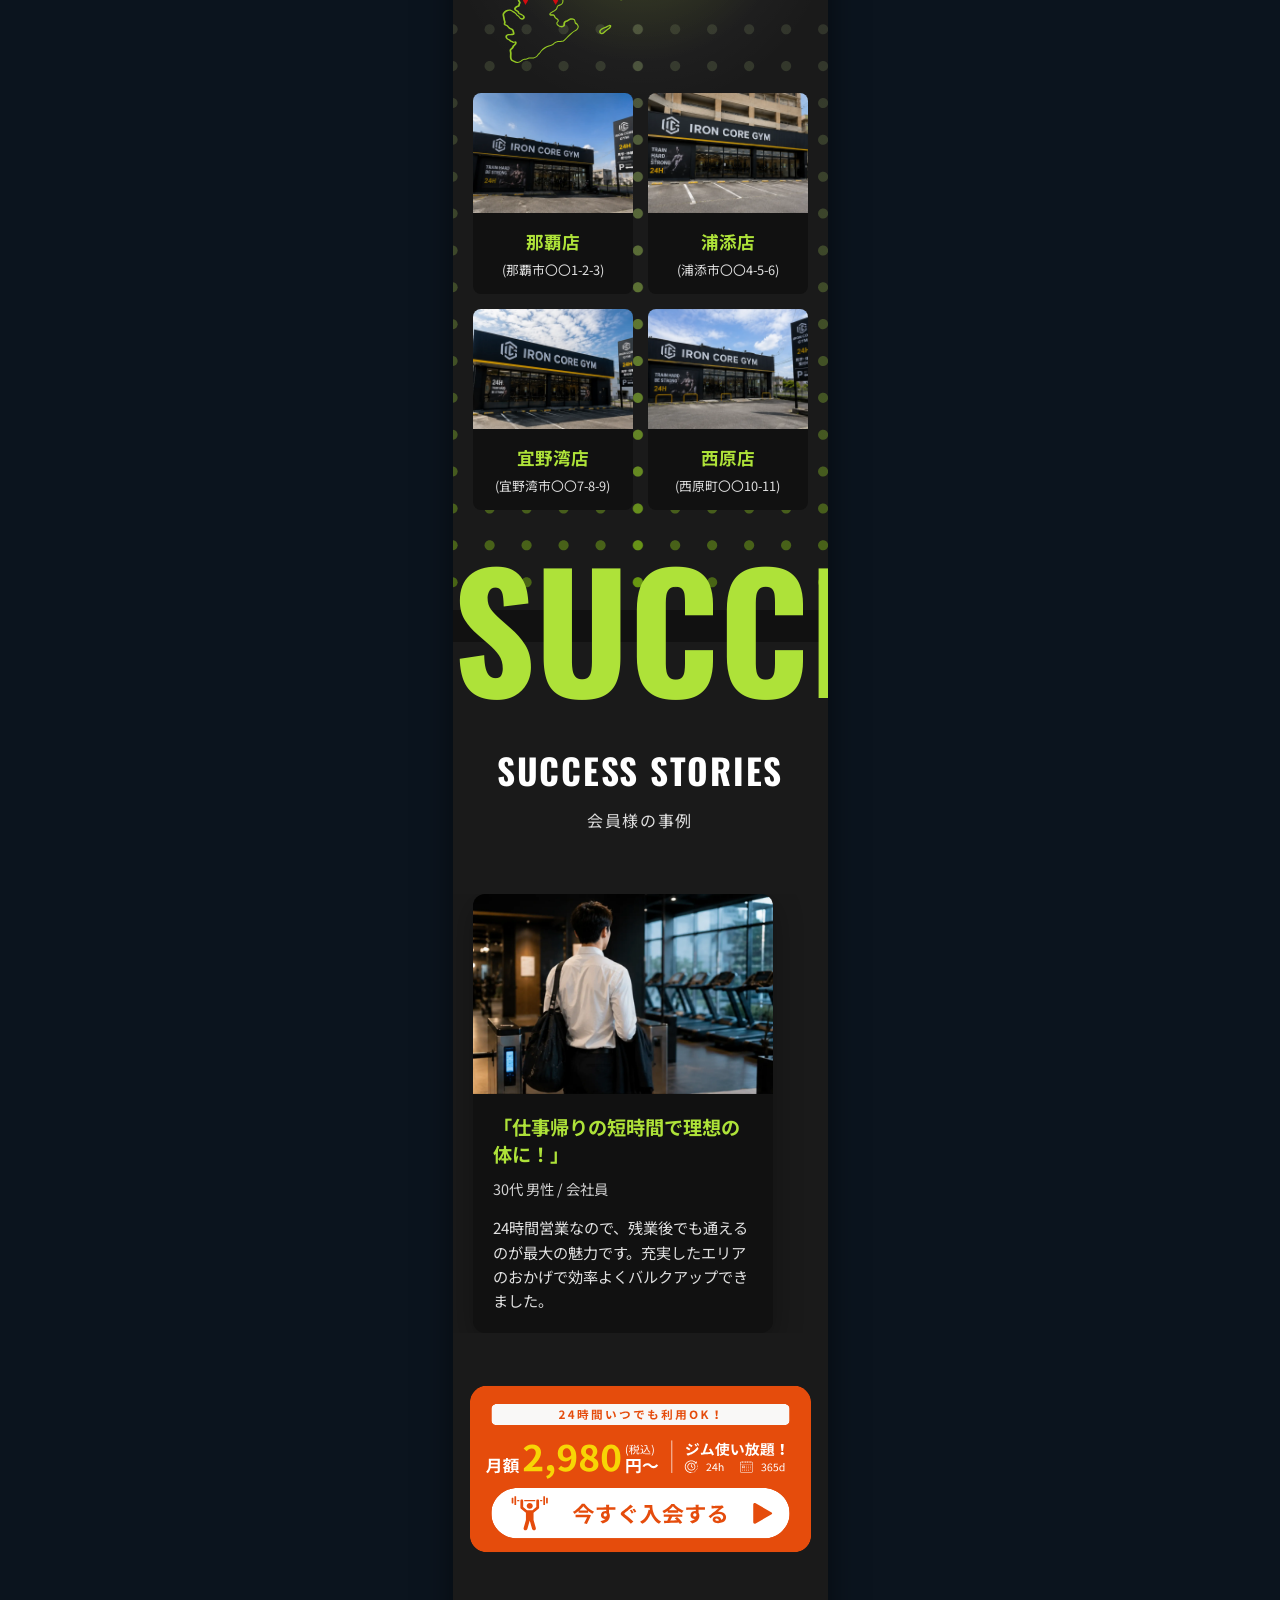
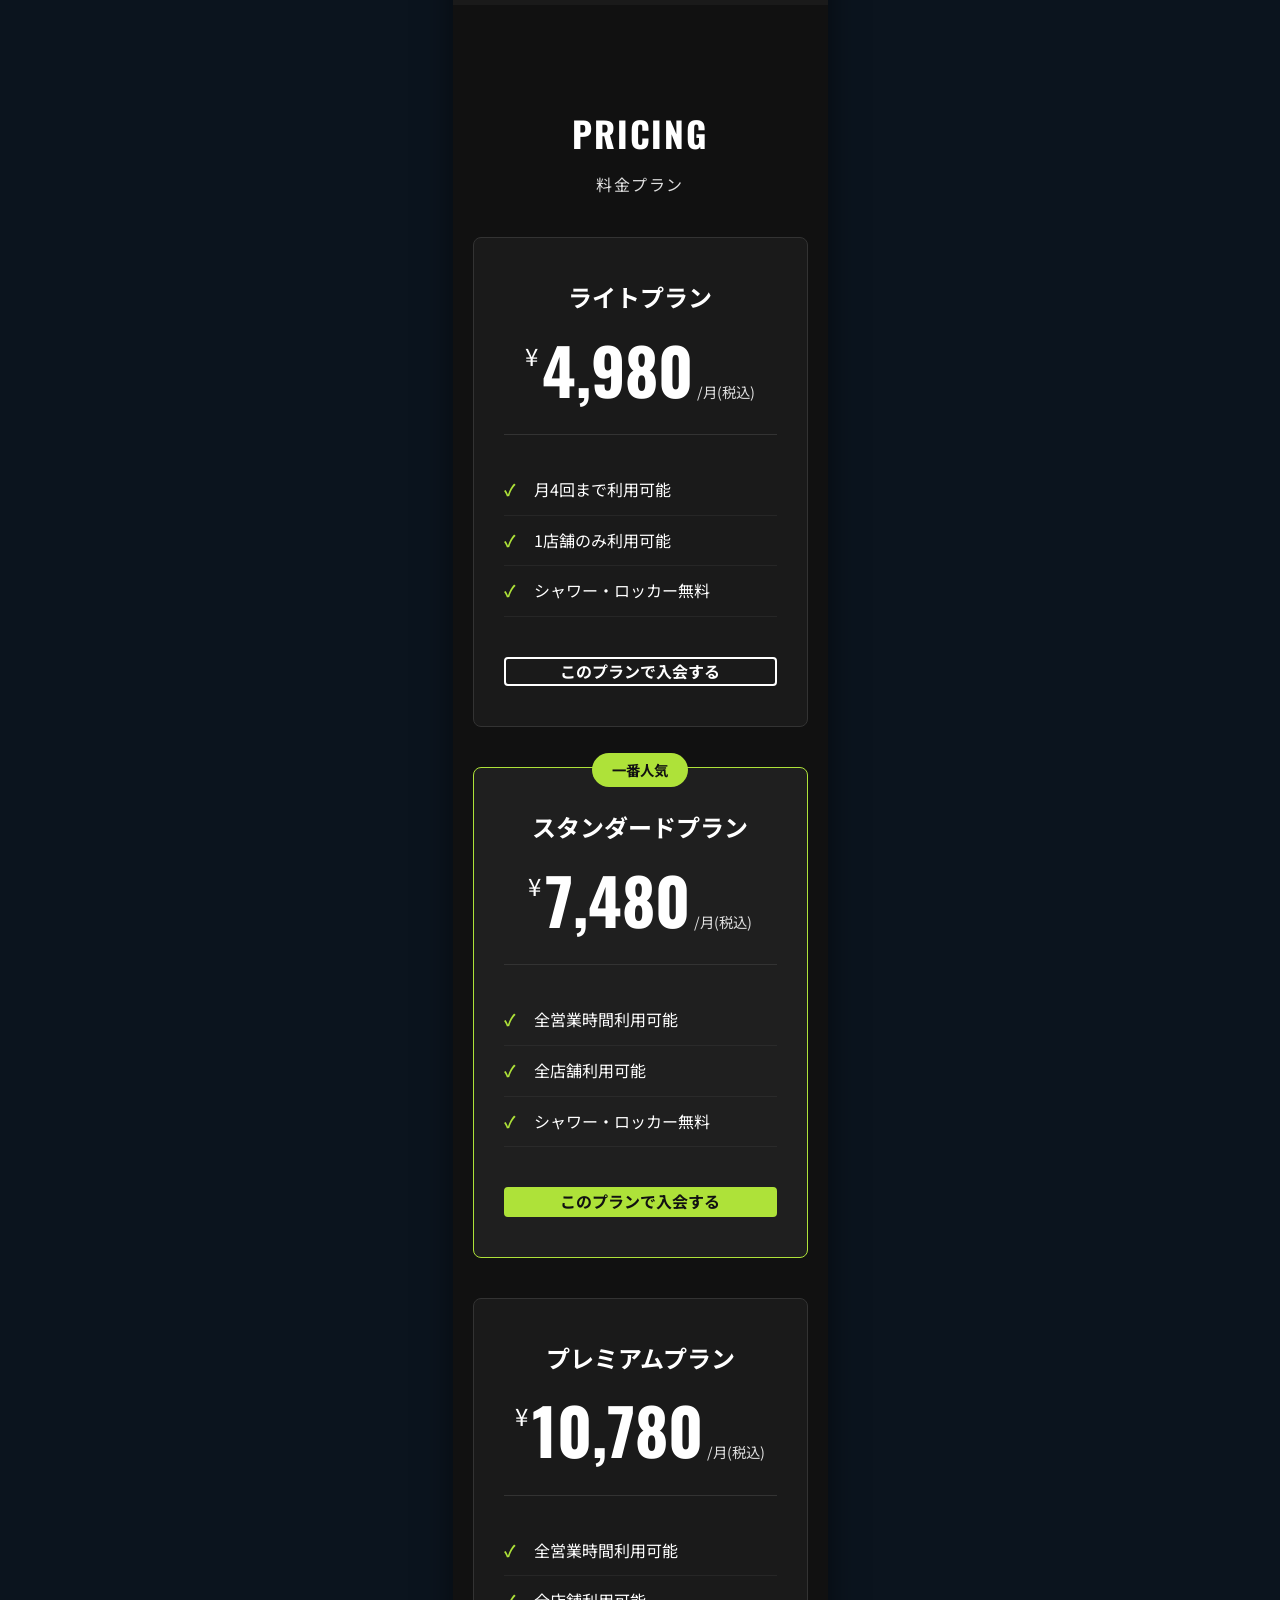
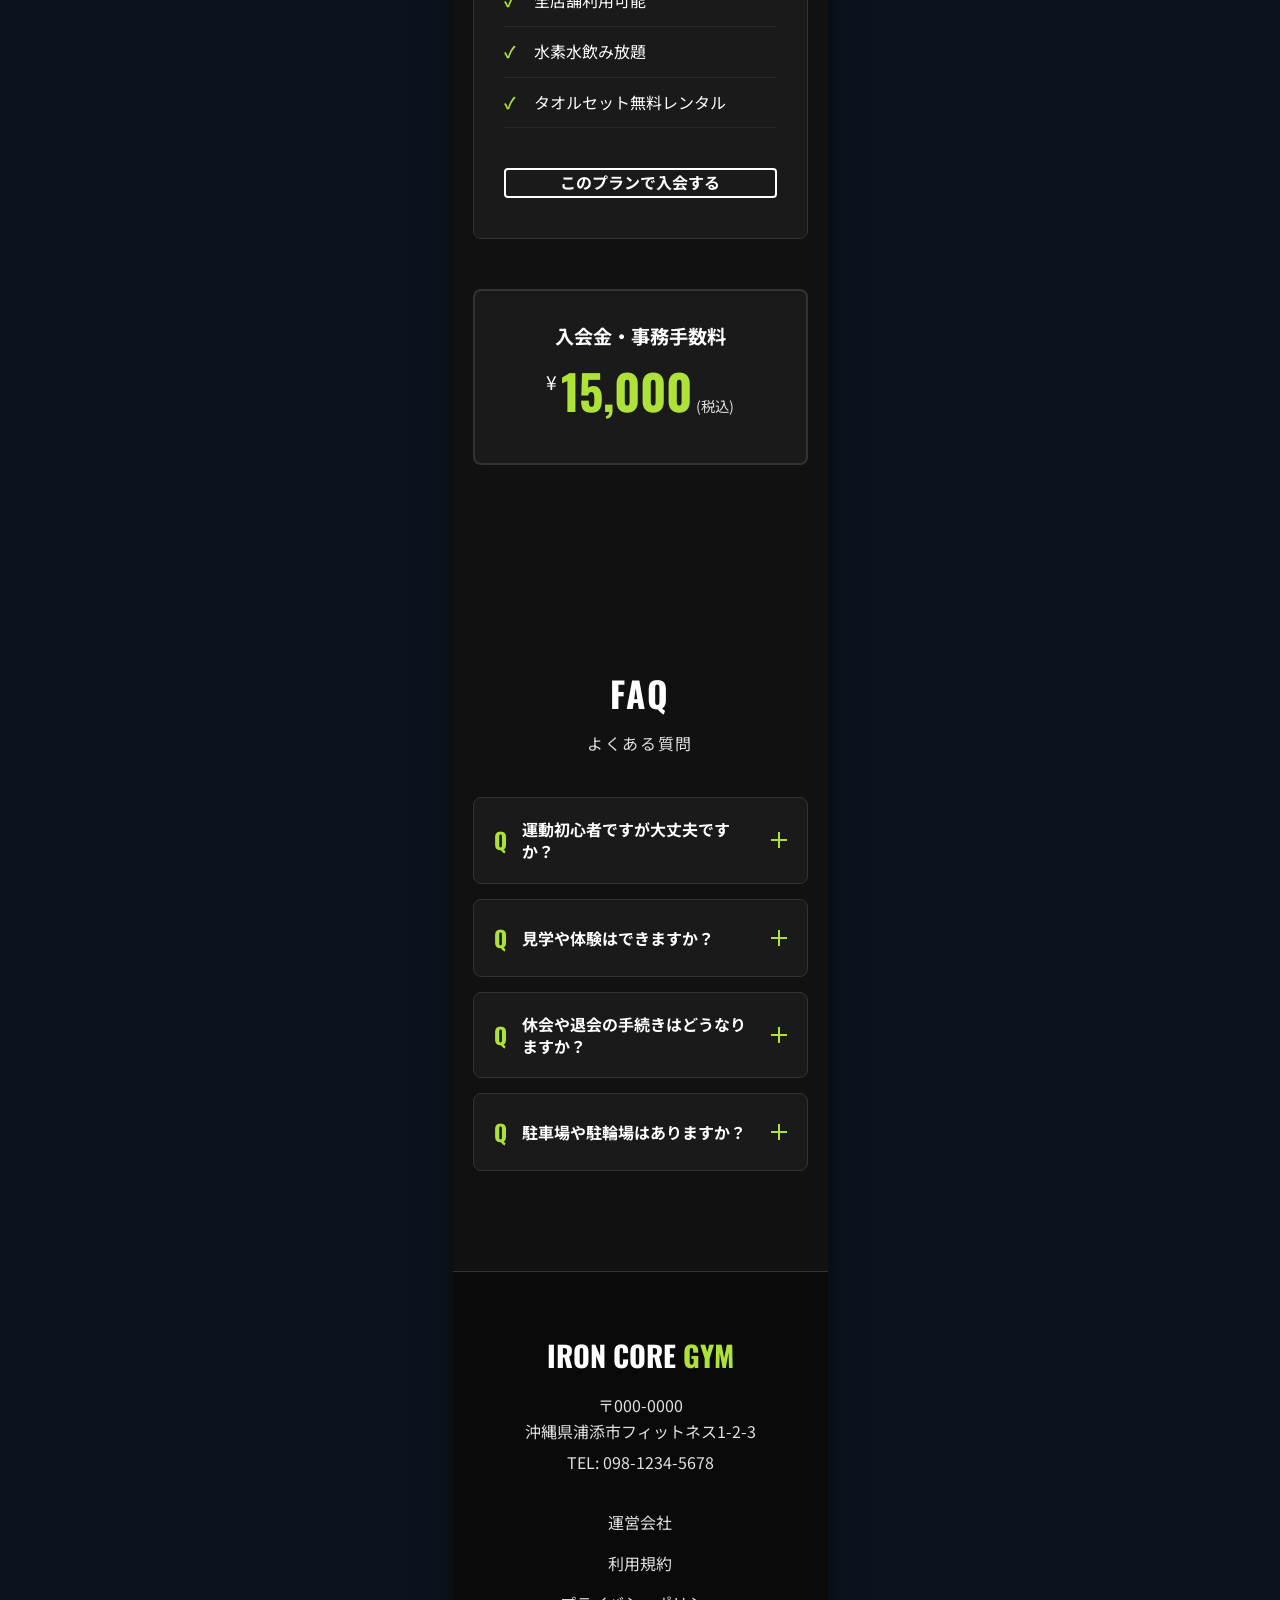
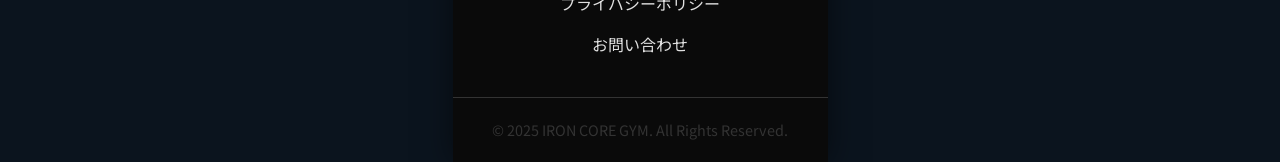
==== commit 53a9f784: "Update index.html" ====
--- a/index.html
+++ b/index.html
@@ -161,7 +161,7 @@
                         </div>
                         <div class="location-card">
                             <div class="location-card__image">
-                                <img src="images/urasoe-store.web" alt="Urasoe Store">
+                                <img src="images/urasoe-store.webp" alt="Urasoe Store">
                             </div>
                             <div class="location-card__content">
                                 <h3 class="location-card__title">浦添店</h3>
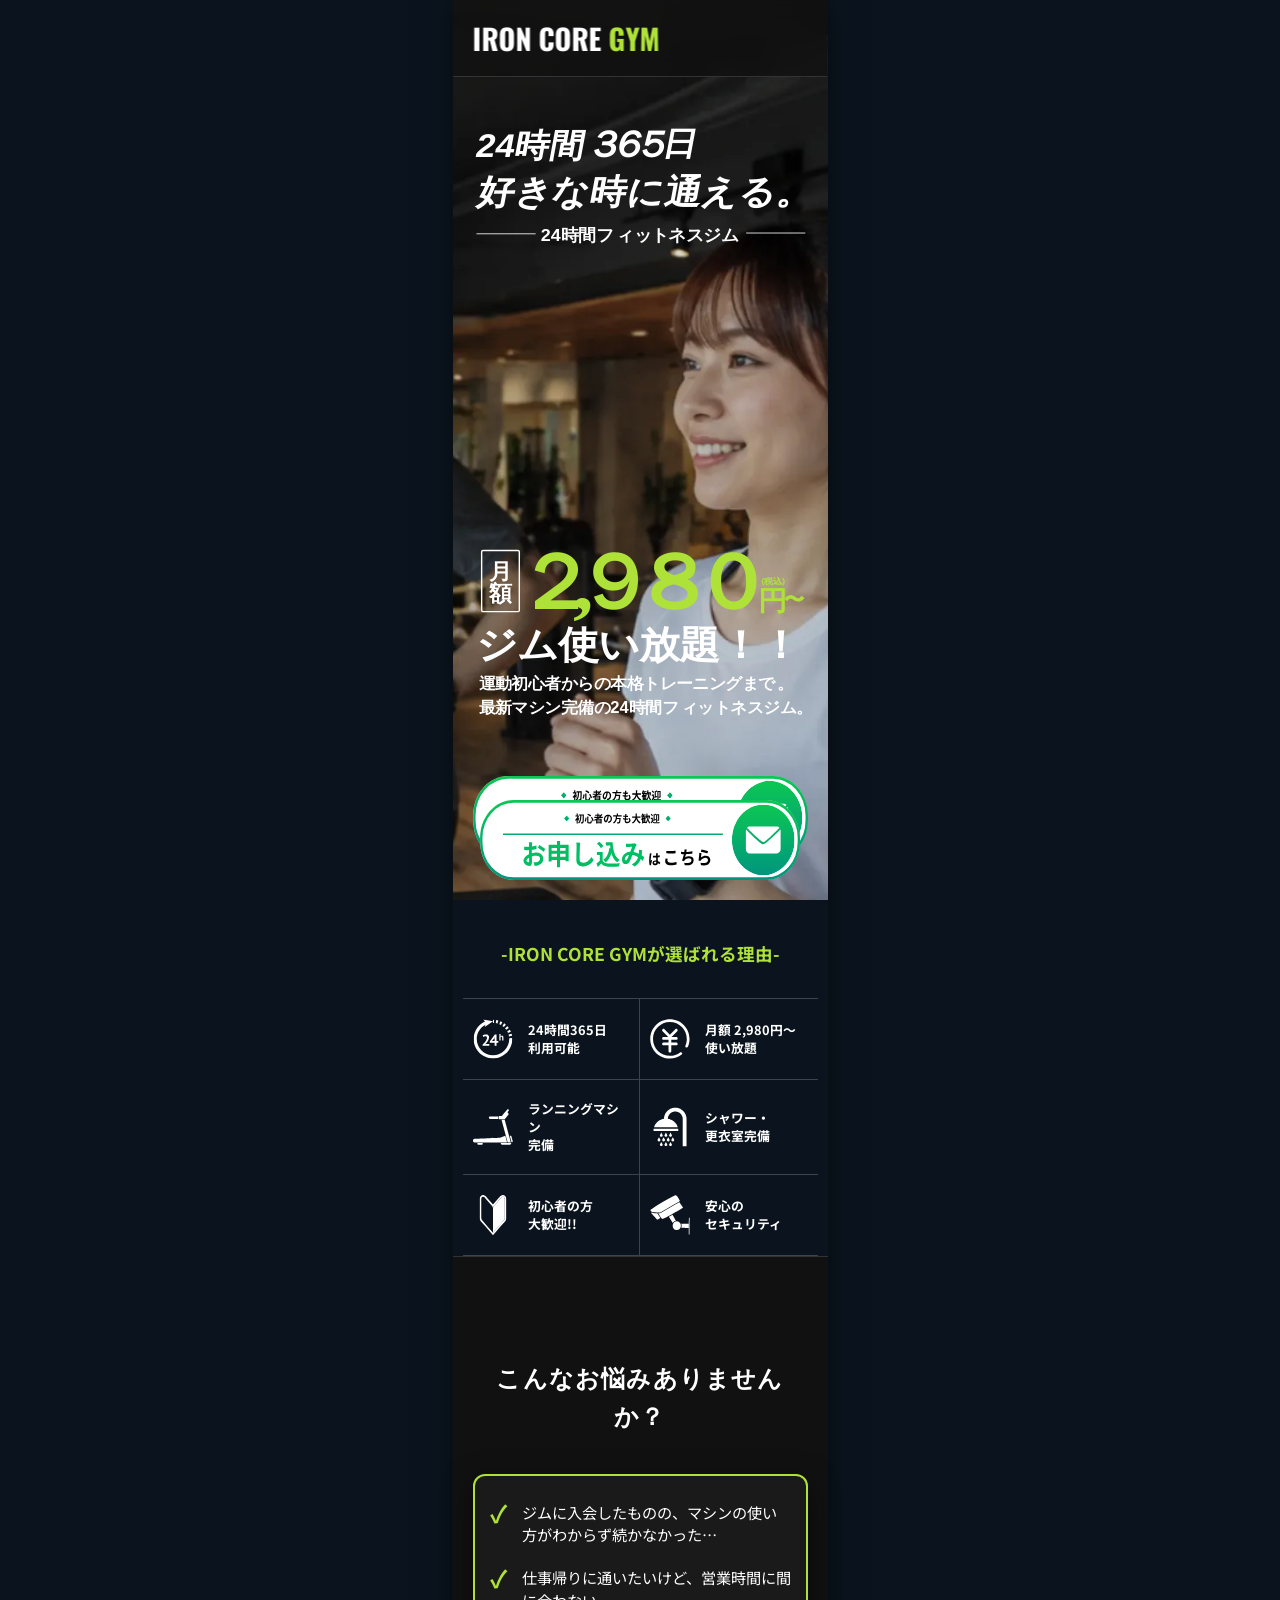
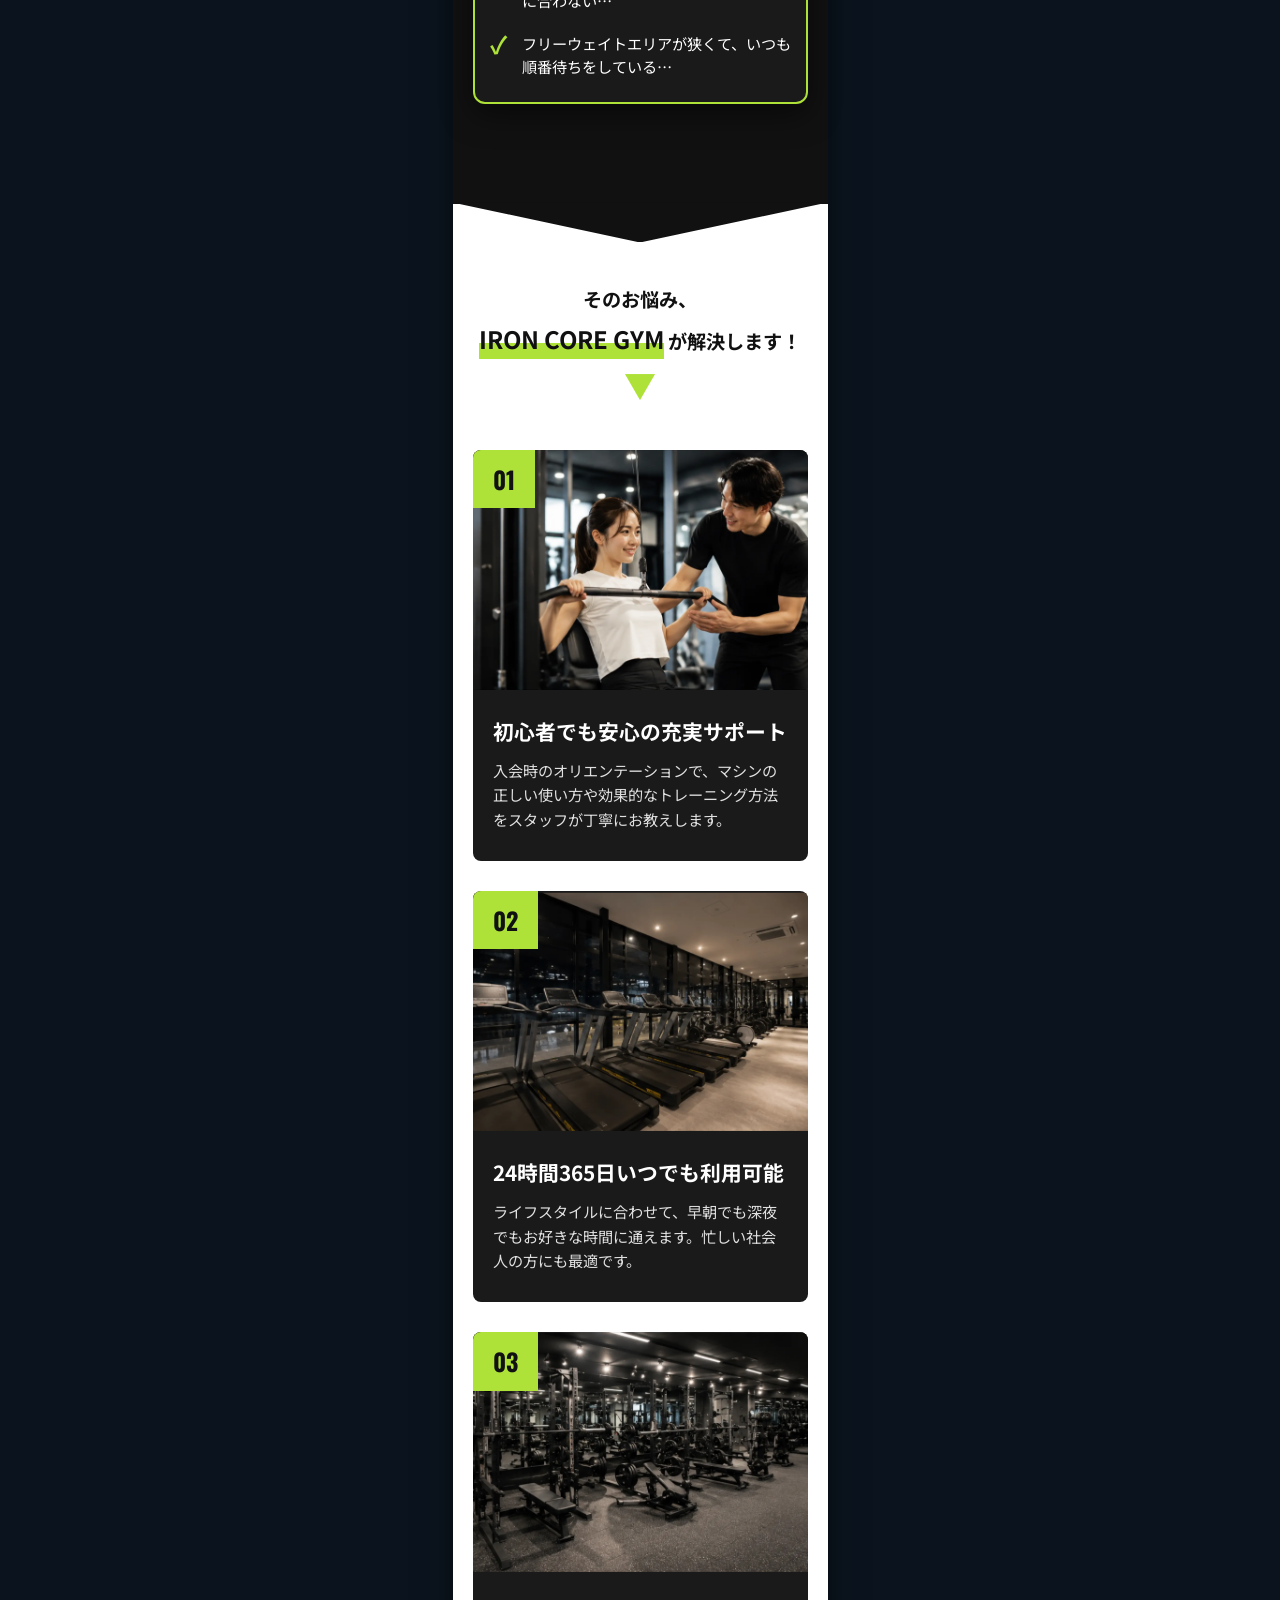
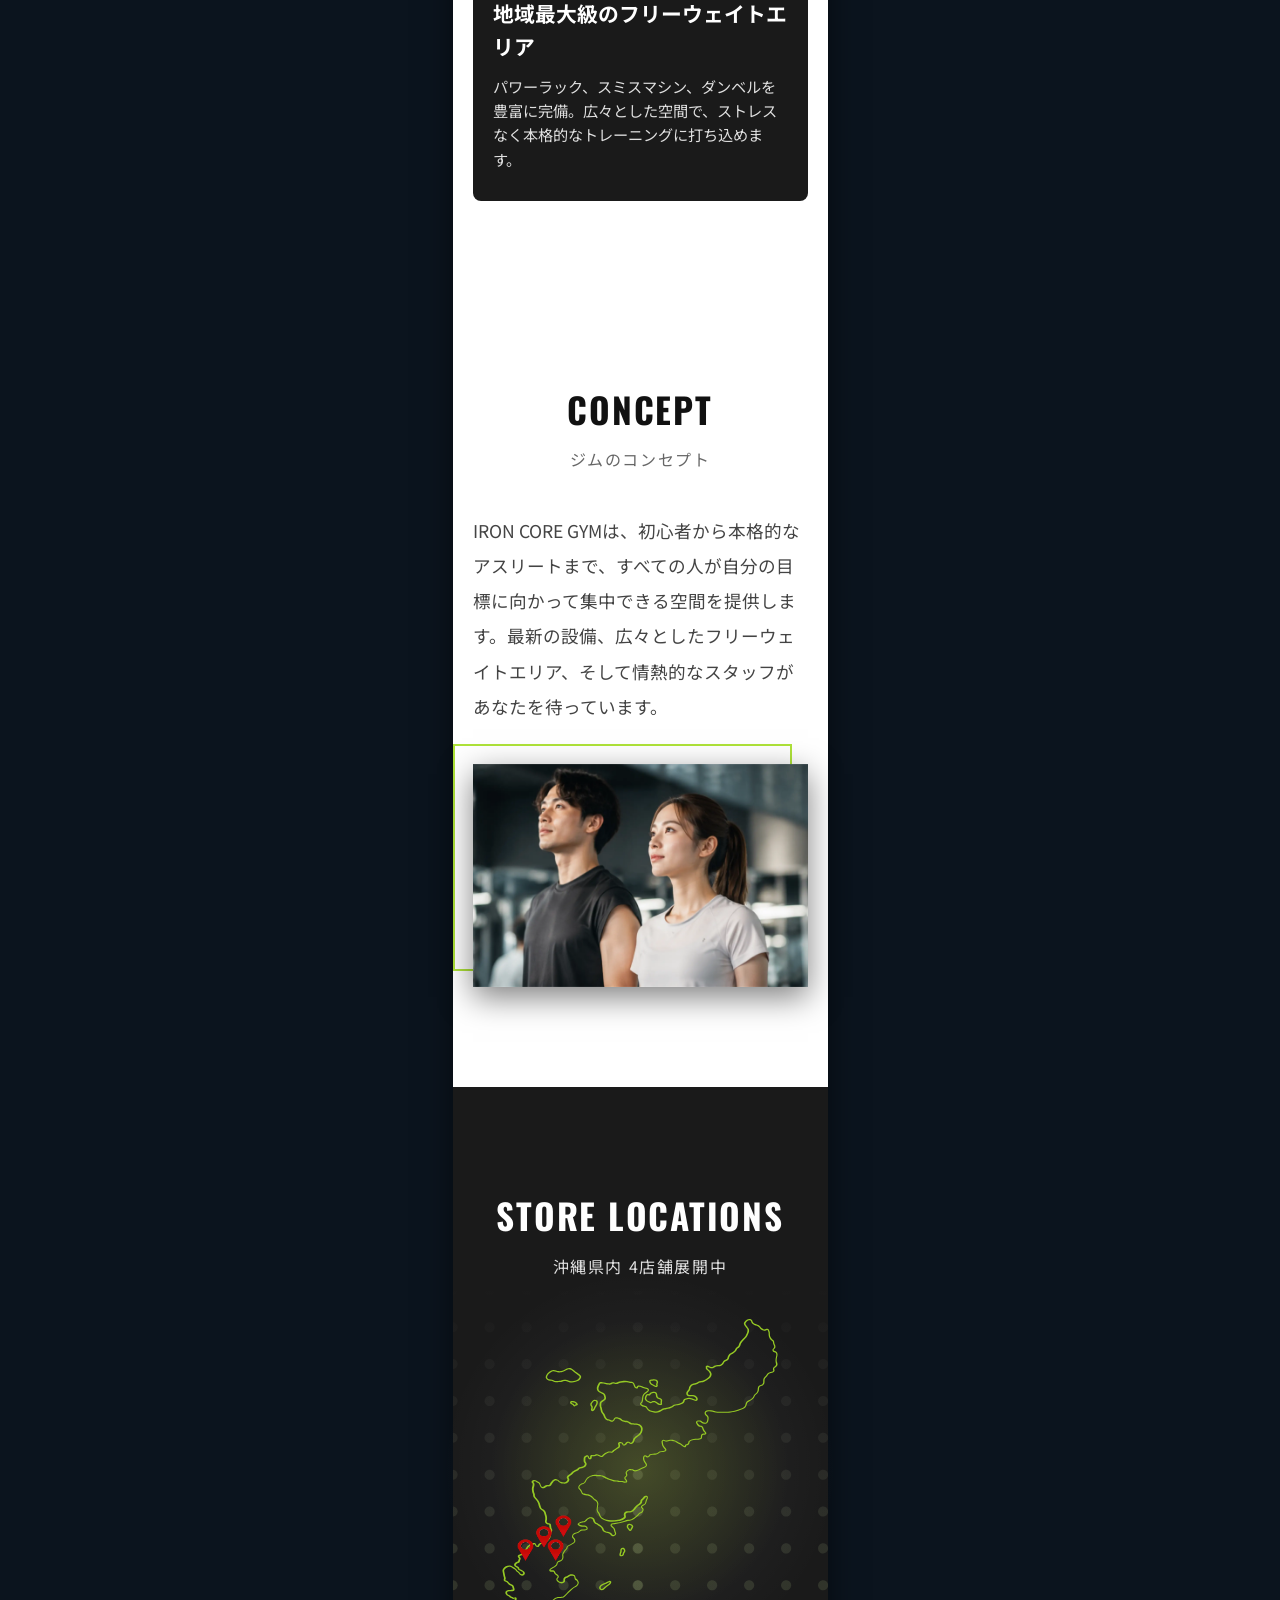
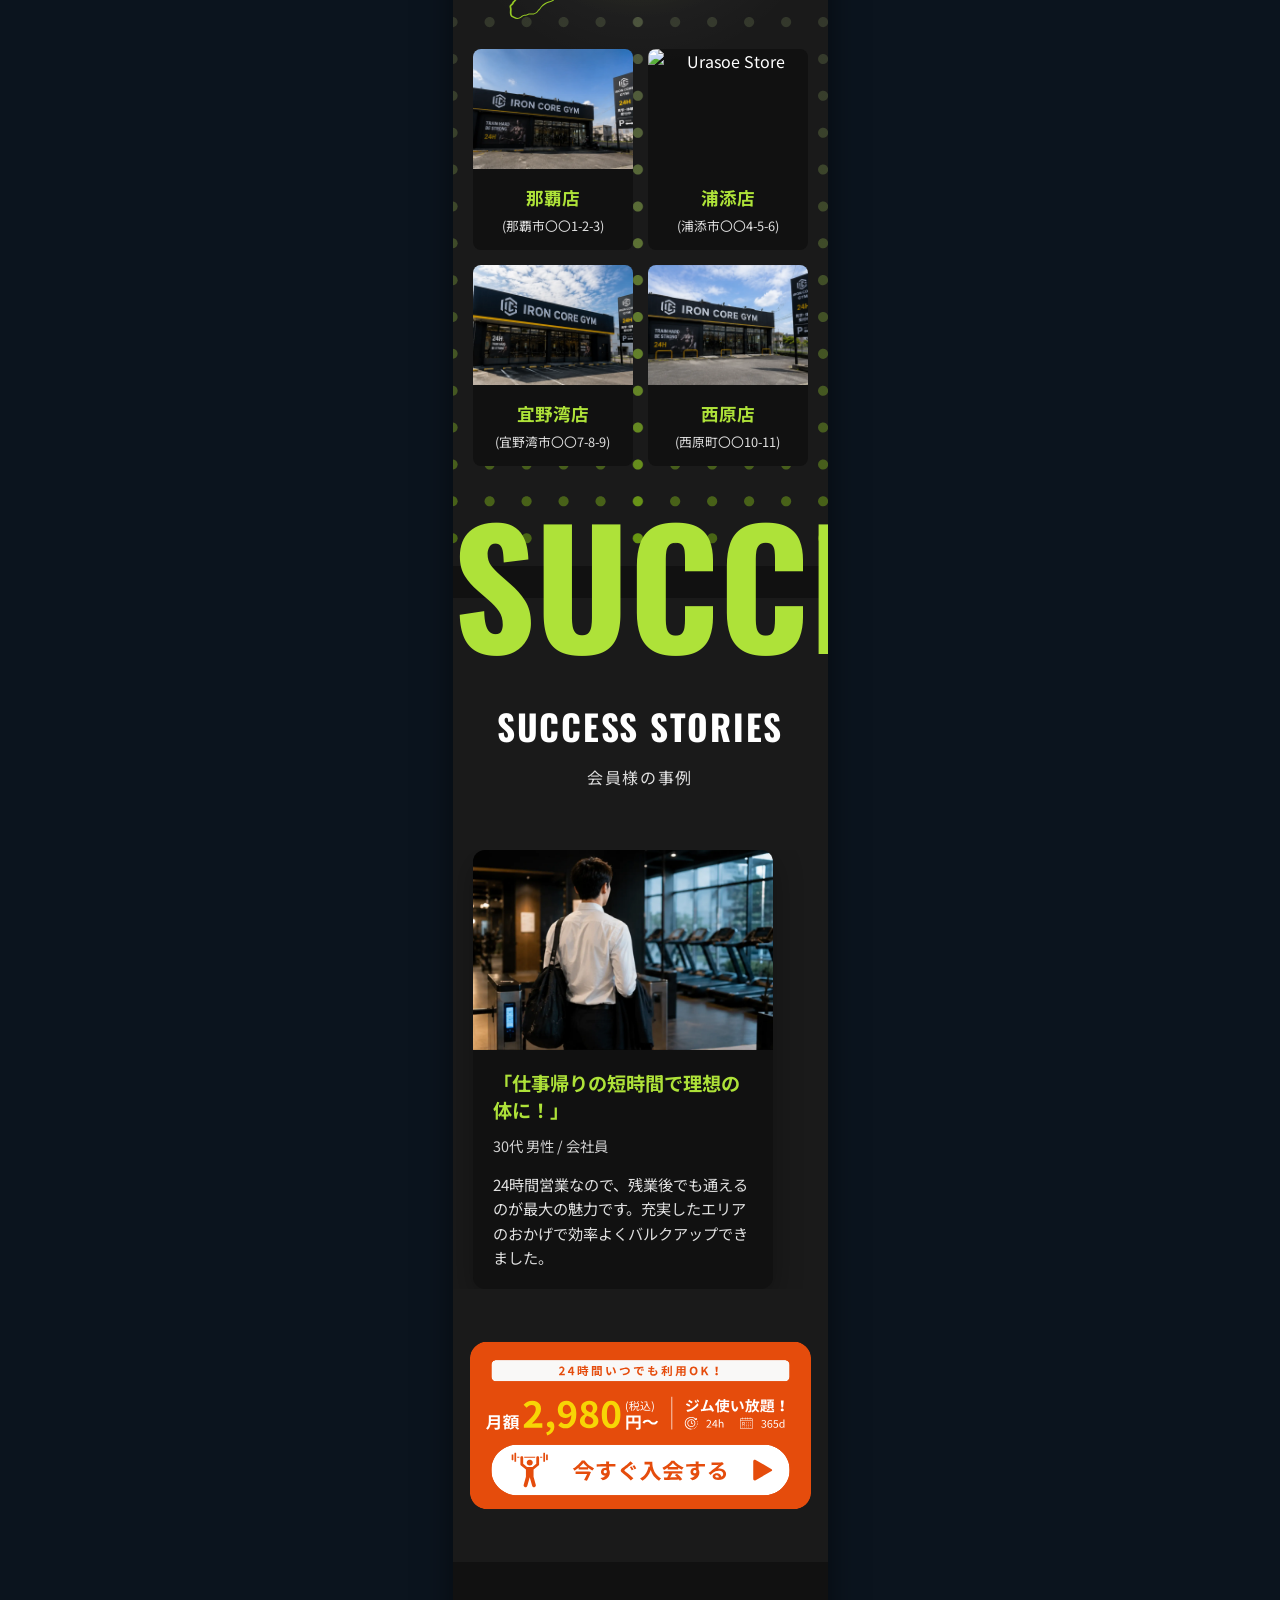
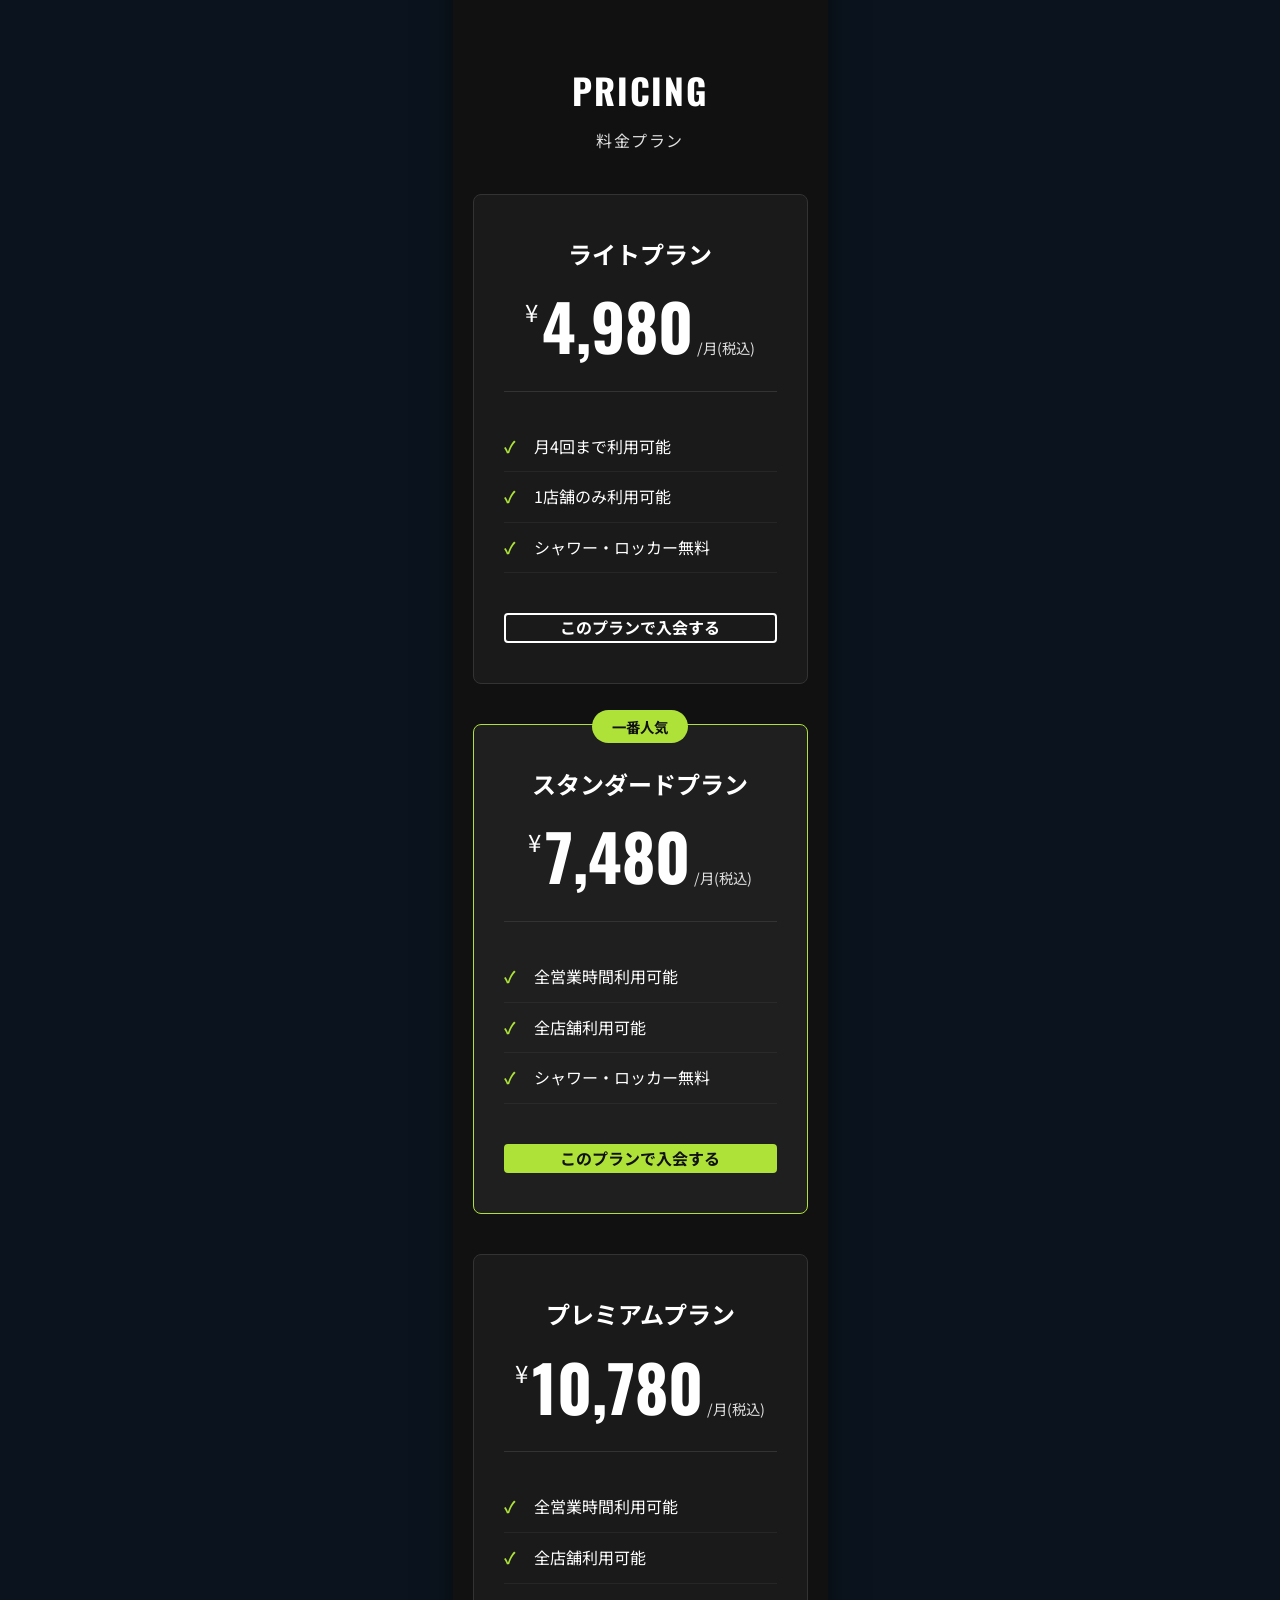
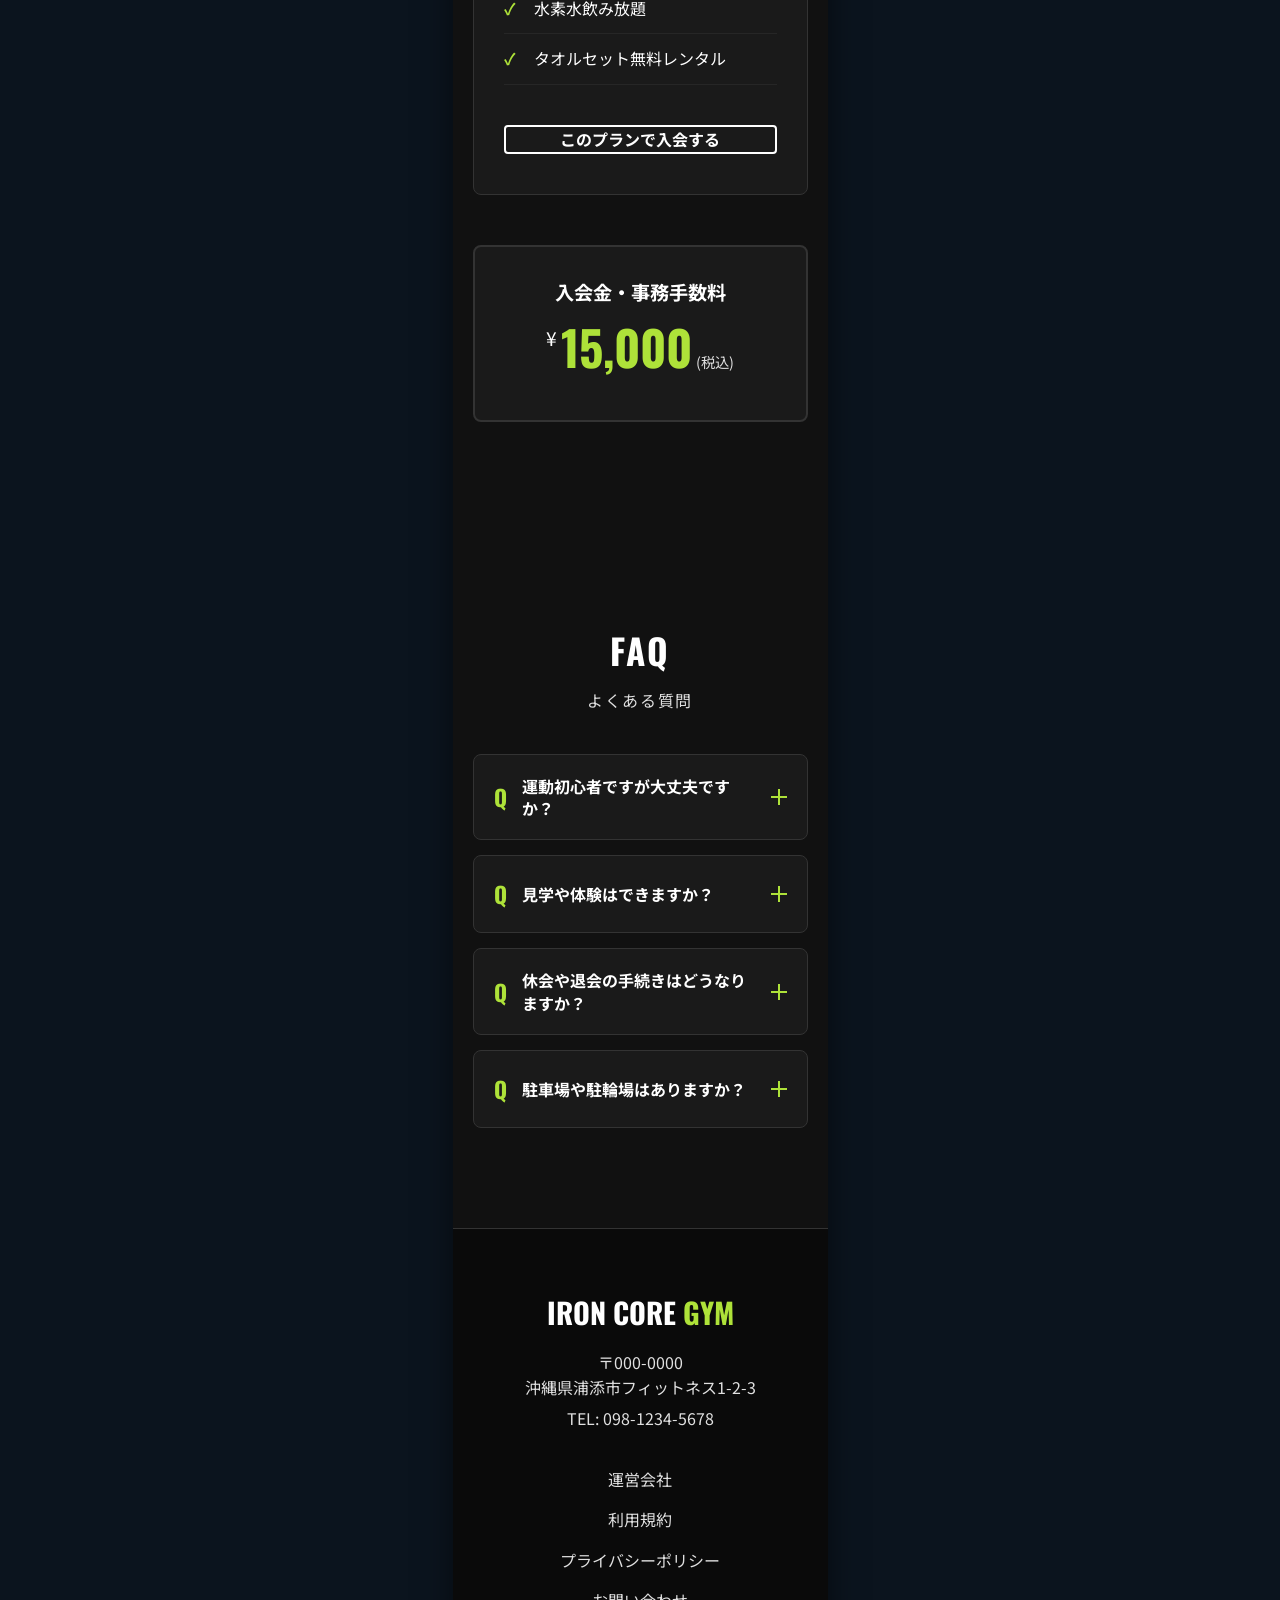
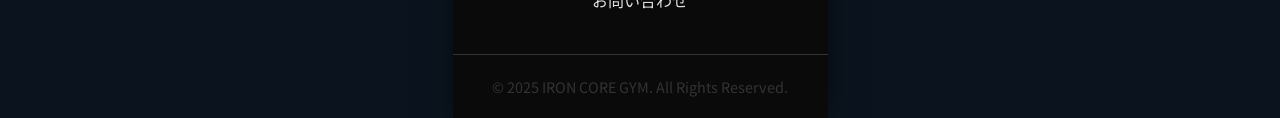
==== commit b16b78ff: "Update index.html" ====
--- a/index.html
+++ b/index.html
@@ -161,7 +161,7 @@
                         </div>
                         <div class="location-card">
                             <div class="location-card__image">
-                                <img src="images/urasoe-store.webp" alt="Urasoe Store">
+                                <img src="images/urasoe-store.web" alt="Urasoe Store">
                             </div>
                             <div class="location-card__content">
                                 <h3 class="location-card__title">浦添店</h3>
@@ -243,7 +243,7 @@
                         </div>
                     </div>
                     <div class="case-card">
-                        <div class="case-card__image"><img src="images/features-card01.webp" alt="20代 男性 / エンジニア"></div>
+                        <div class="case-card__image"><img src="images/features-card05.webp" alt="20代 男性 / エンジニア"></div>
                         <div class="case-card__content">
                             <h3 class="case-card__title">「待ち時間ゼロでストレスフリー！」</h3>
                             <p class="case-card__profile">20代 男性 / エンジニア</p>
@@ -251,7 +251,7 @@
                         </div>
                     </div>
                     <div class="case-card">
-                        <div class="case-card__image"><img src="images/features-card01.webp" alt="30代 女性 / デザイナー"></div>
+                        <div class="case-card__image"><img src="images/features-card06.webp" alt="30代 女性 / デザイナー"></div>
                         <div class="case-card__content">
                             <h3 class="case-card__title">「女性一人でも通いやすい清潔なジム」</h3>
                             <p class="case-card__profile">30代 女性 / デザイナー</p>
@@ -259,7 +259,7 @@
                         </div>
                     </div>
                     <div class="case-card">
-                        <div class="case-card__image"><img src="images/features-card01.webp" alt="40代 男性 / 営業"></div>
+                        <div class="case-card__image"><img src="images/features-card07.webp" alt="40代 男性 / 営業"></div>
                         <div class="case-card__content">
                             <h3 class="case-card__title">「半年でマイナス5kgのダイエットに成功」</h3>
                             <p class="case-card__profile">40代 男性 / 営業</p>
@@ -267,7 +267,7 @@
                         </div>
                     </div>
                     <div class="case-card">
-                        <div class="case-card__image"><img src="images/features-card01.webp" alt="20代 女性 / アパレル"></div>
+                        <div class="case-card__image"><img src="images/features-card08.webp" alt="20代 女性 / アパレル"></div>
                         <div class="case-card__content">
                             <h3 class="case-card__title">「モチベーションを保ちやすい環境です」</h3>
                             <p class="case-card__profile">20代 女性 / アパレル</p>
--- a/style.css
+++ b/style.css
@@ -322,7 +322,7 @@
 
 .troubles .section__title {
     margin-bottom: 40px;
-    font-size: 1.6rem;
+    font-size: 1.5rem;
 }
 
 .troubles__list {
@@ -400,7 +400,7 @@
 }
 
 .solutions__title strong {
-    font-size: 1.8rem;
+    font-size: 1.5rem;
     display: inline-block;
     margin-top: 5px;
     background: linear-gradient(transparent 60%, var(--color-yellow-green) 60%);
